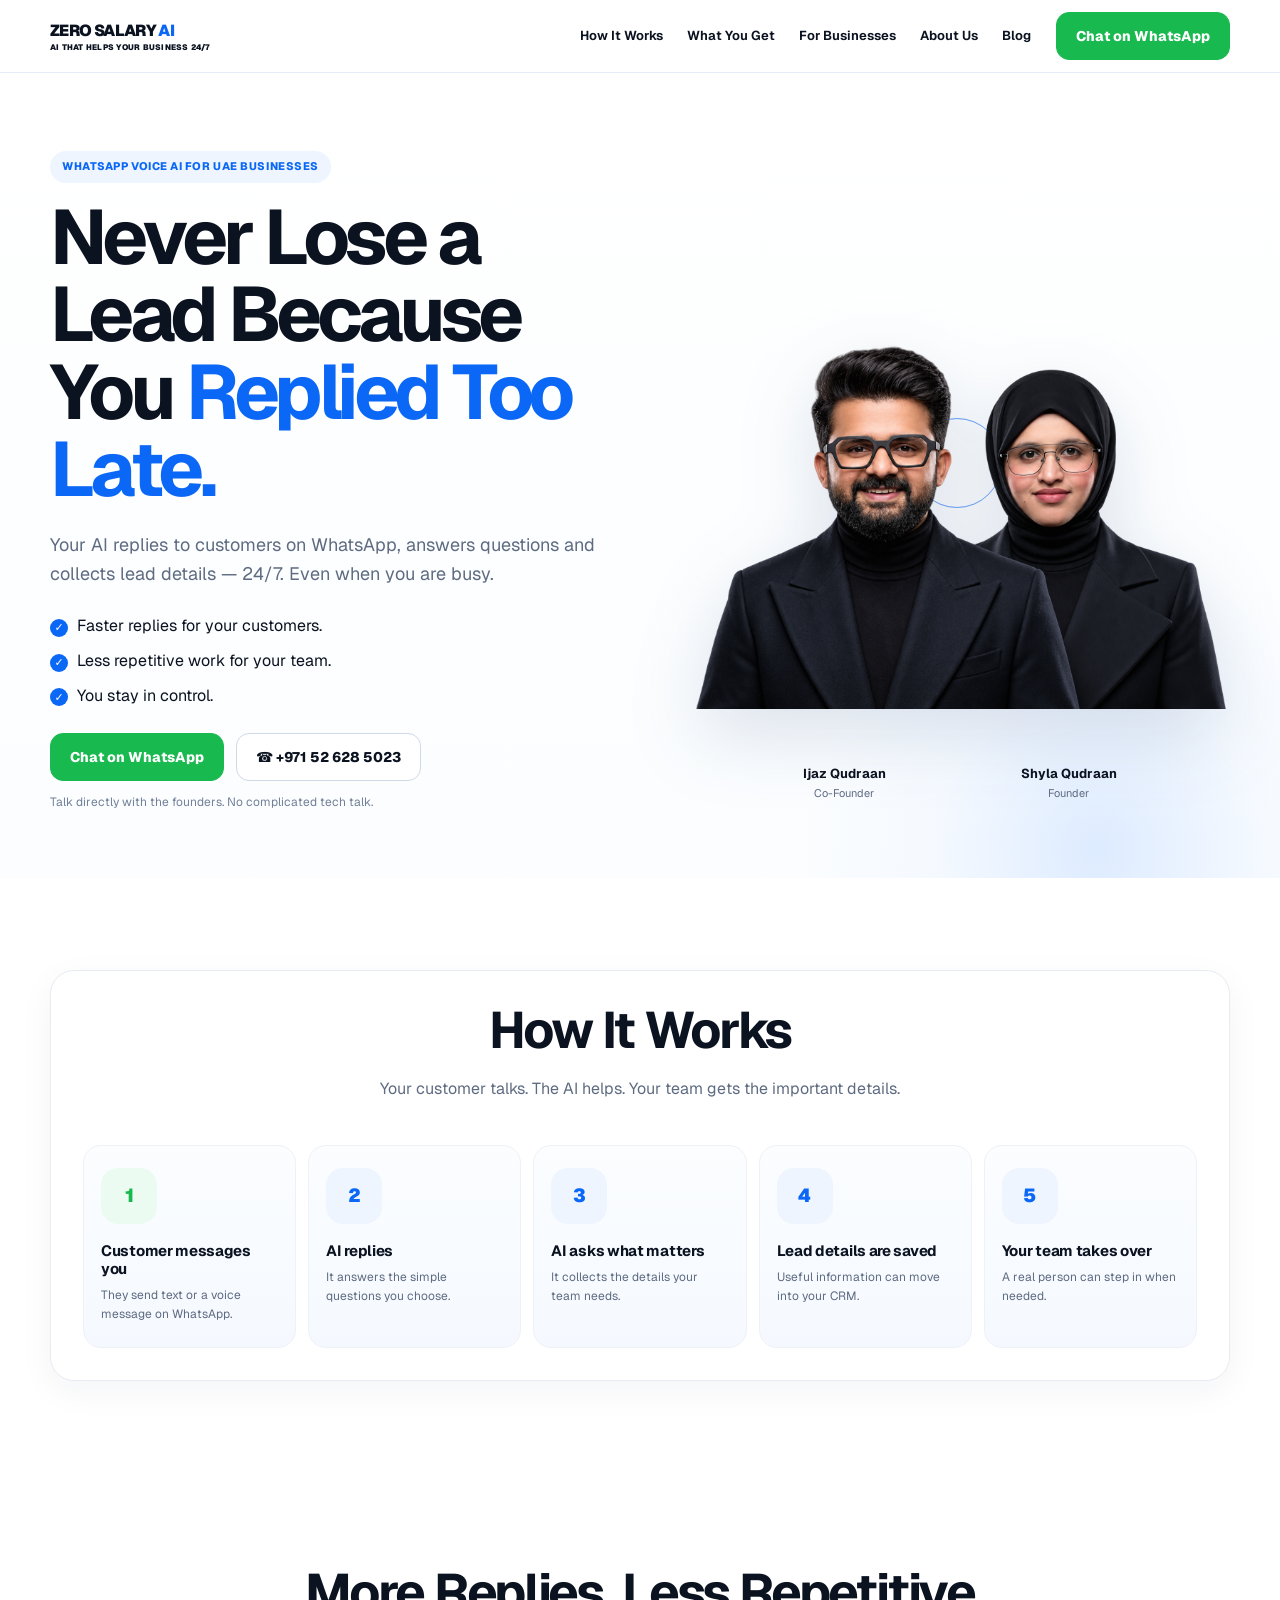
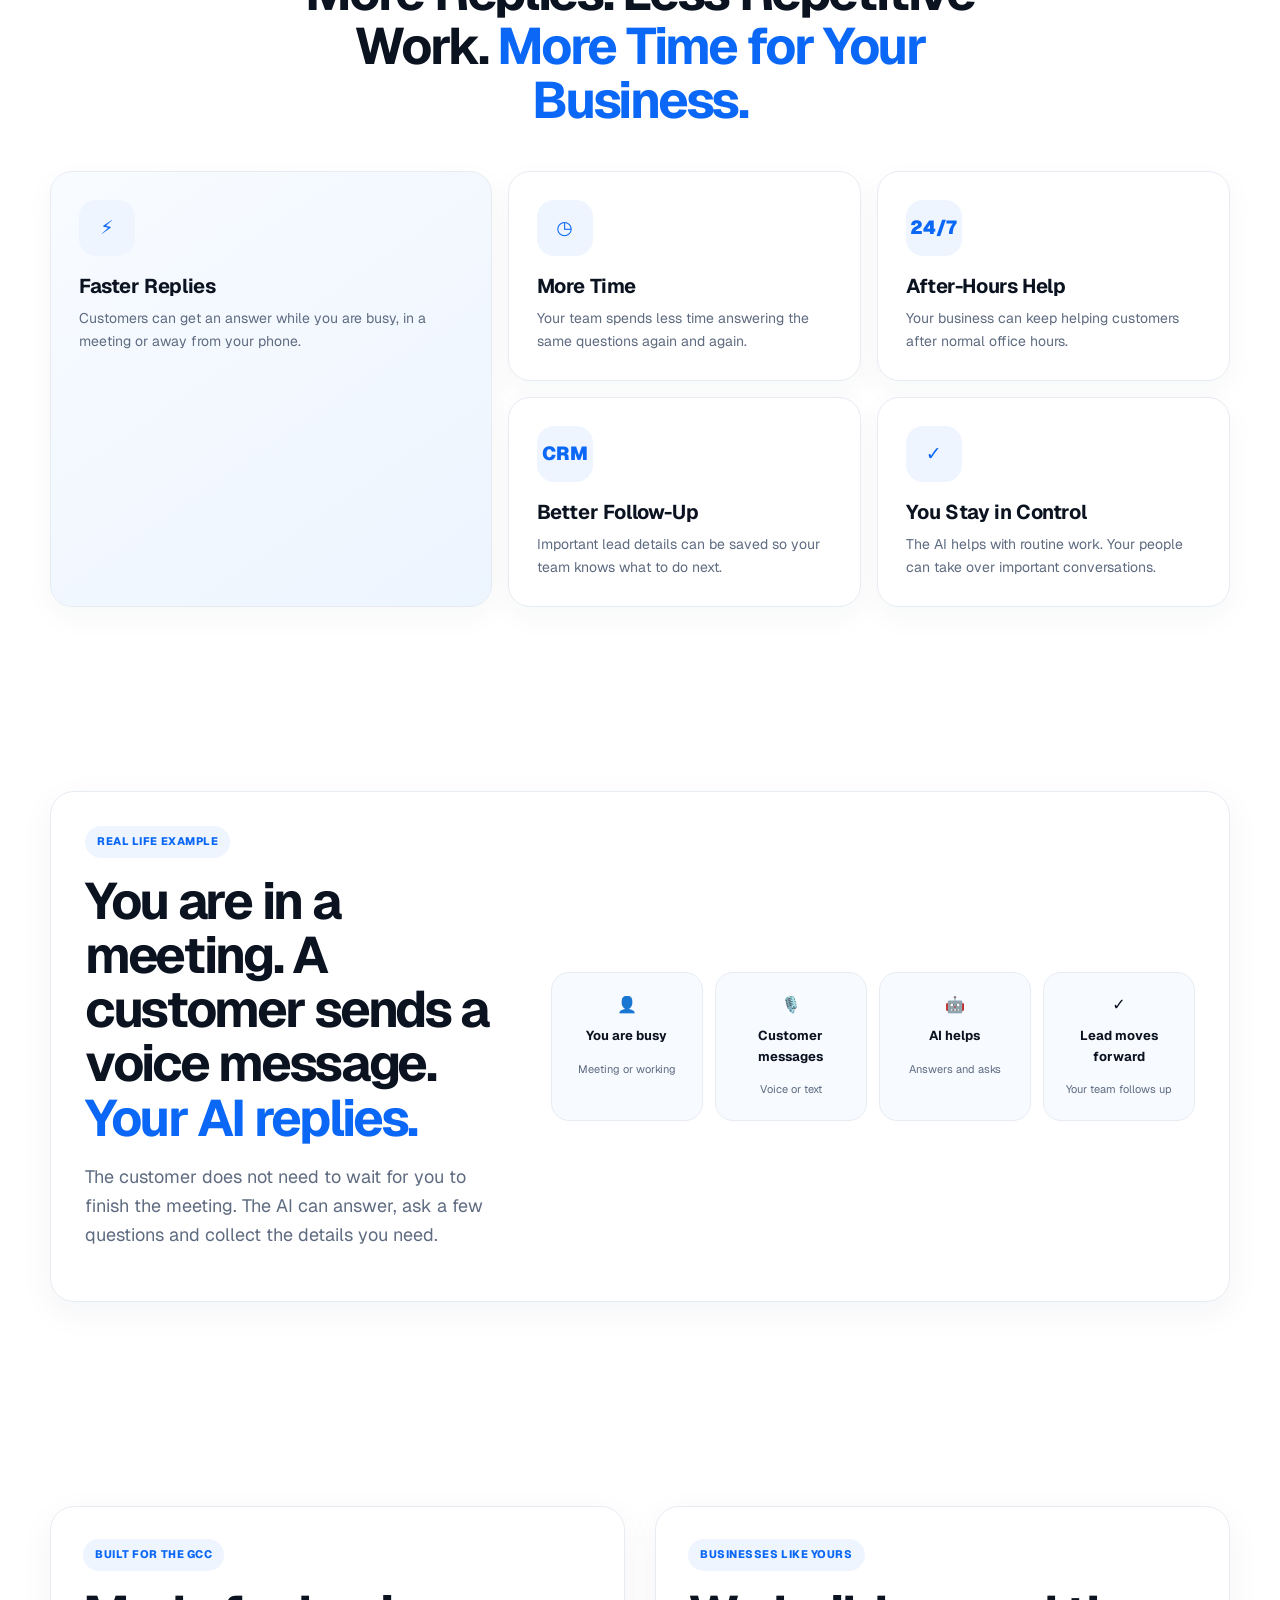
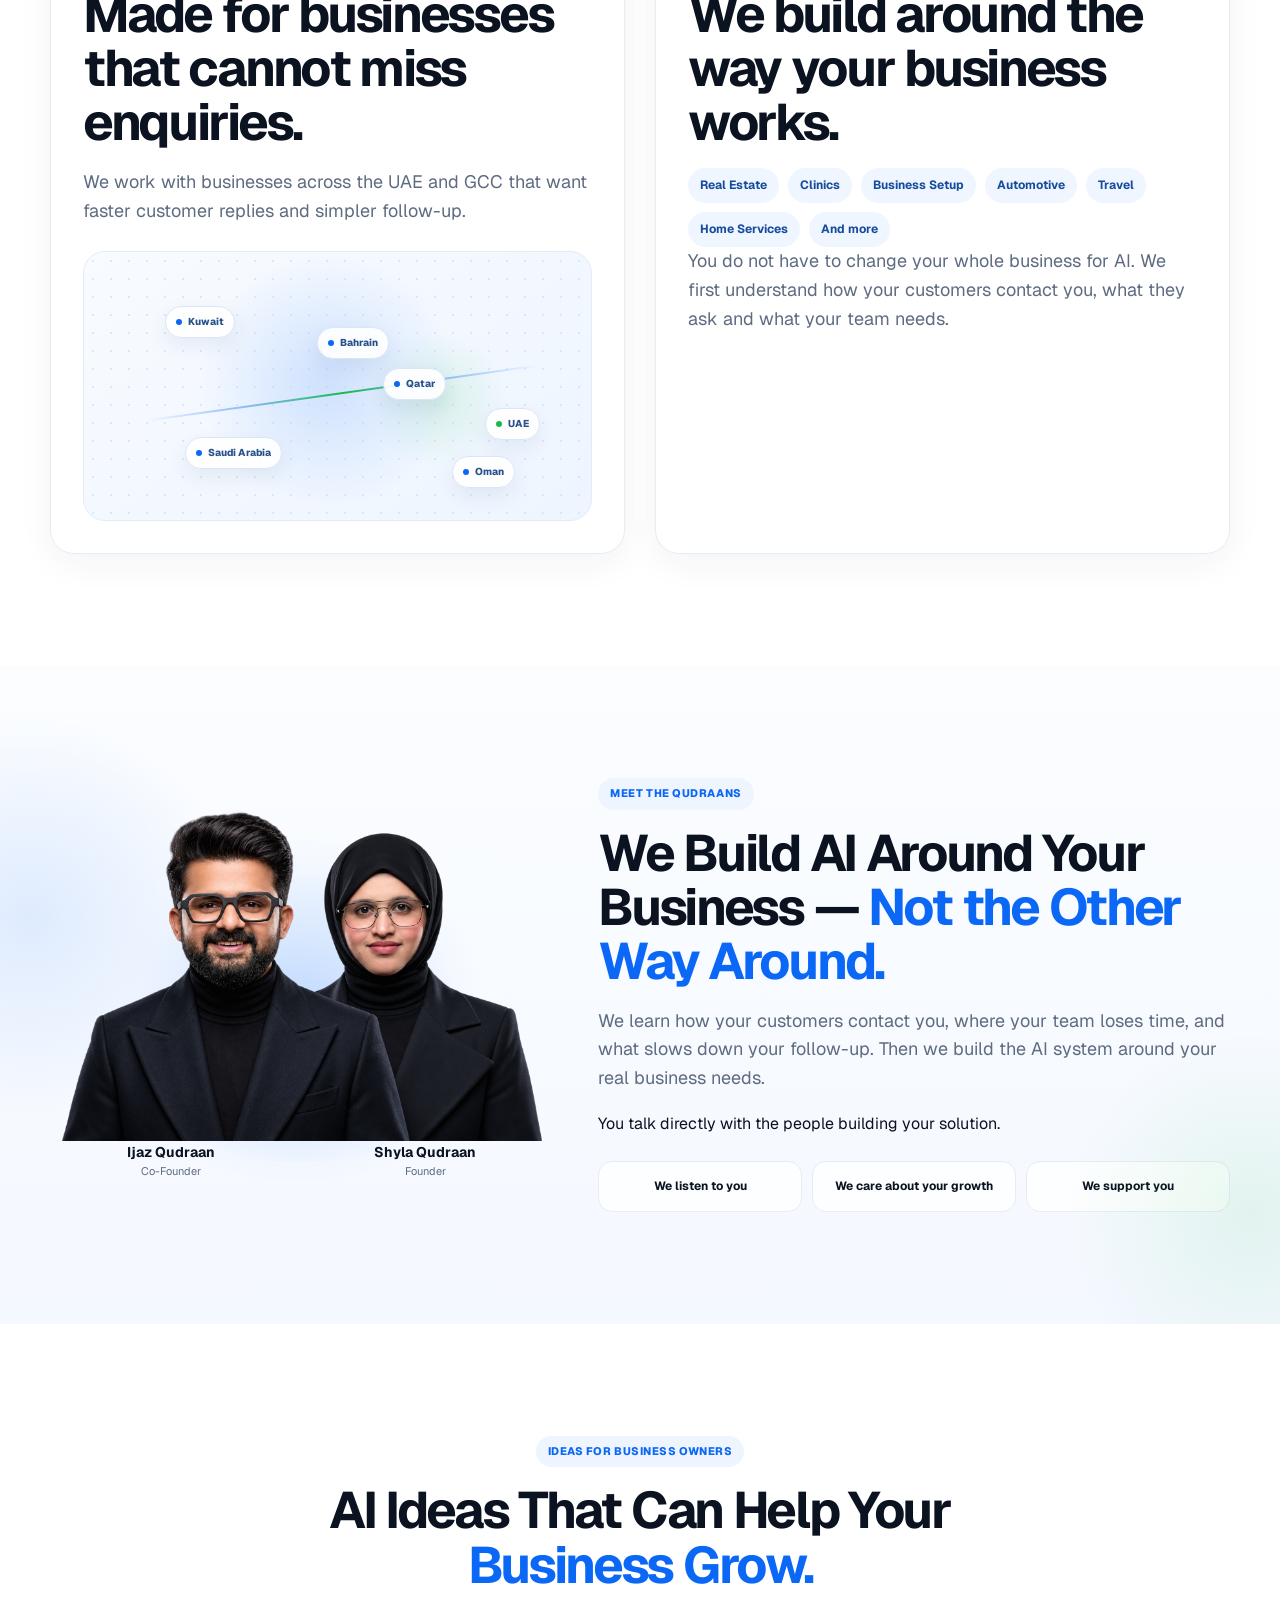
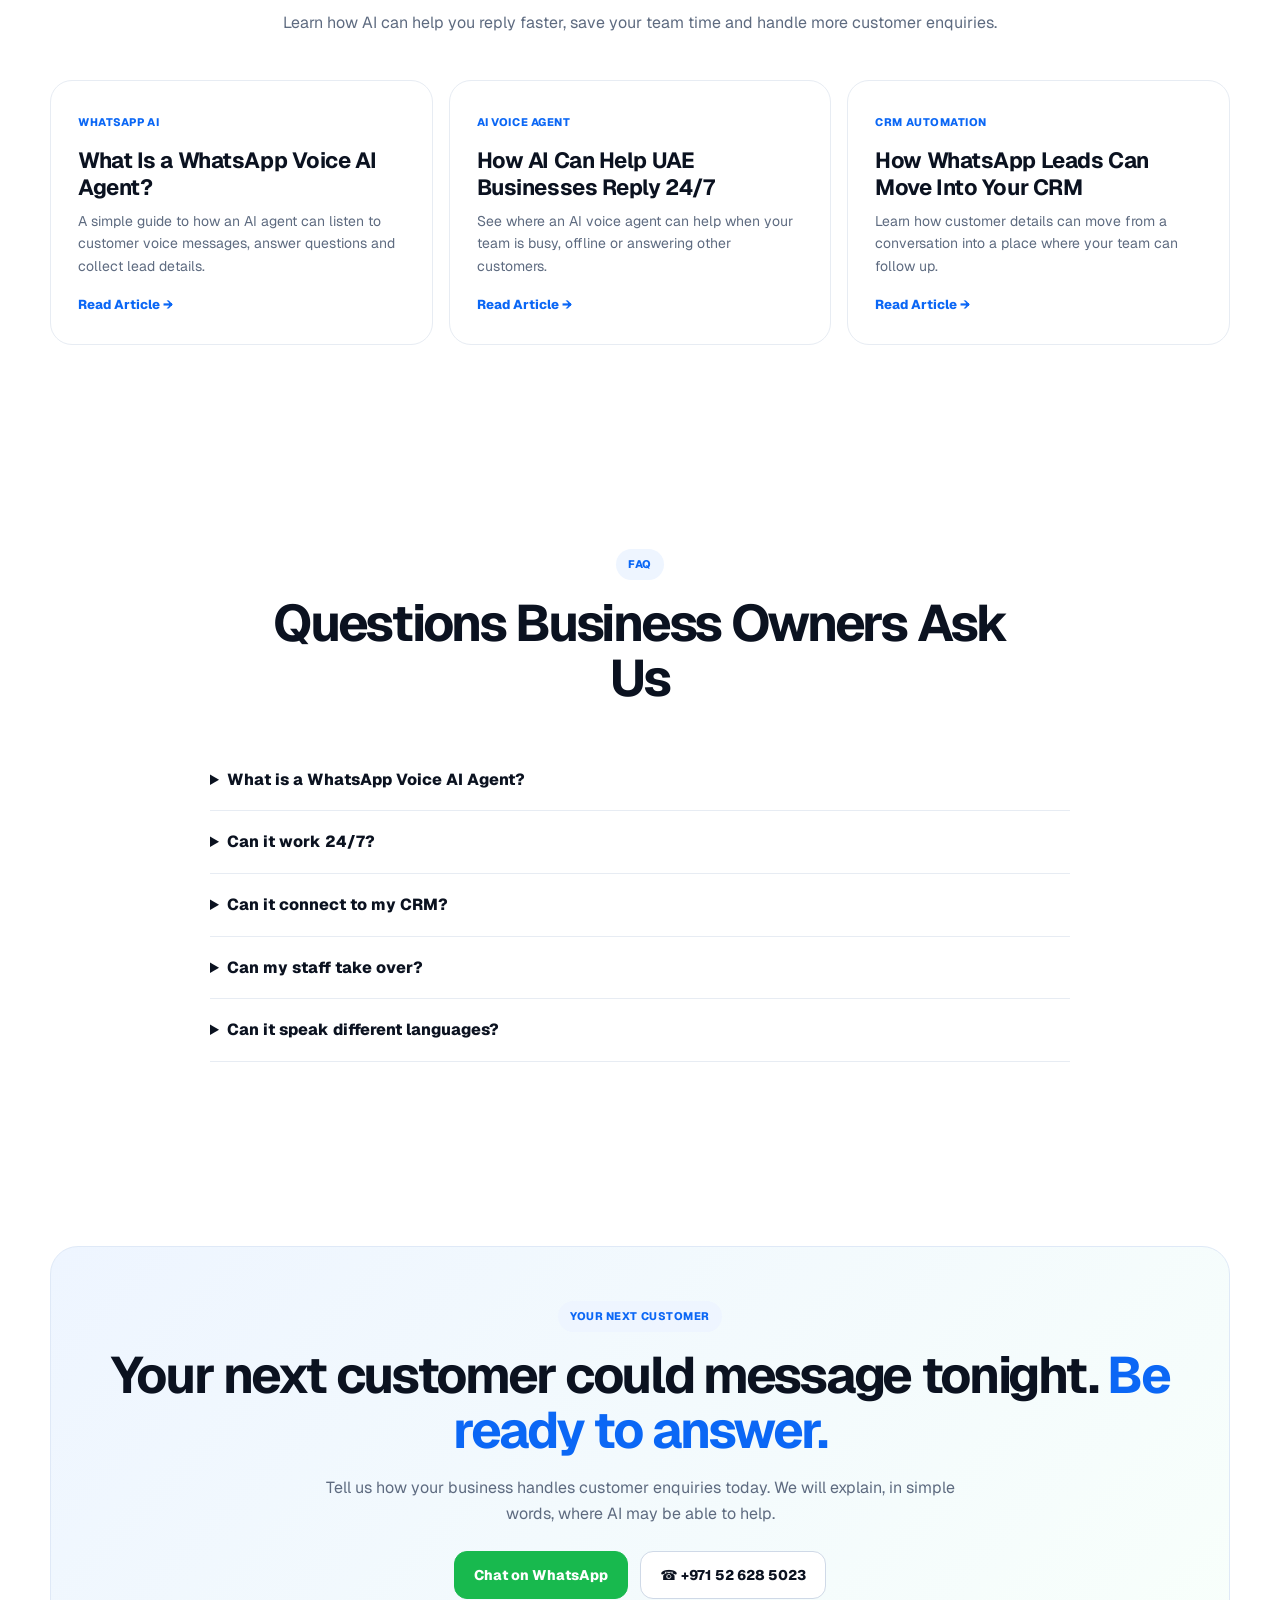
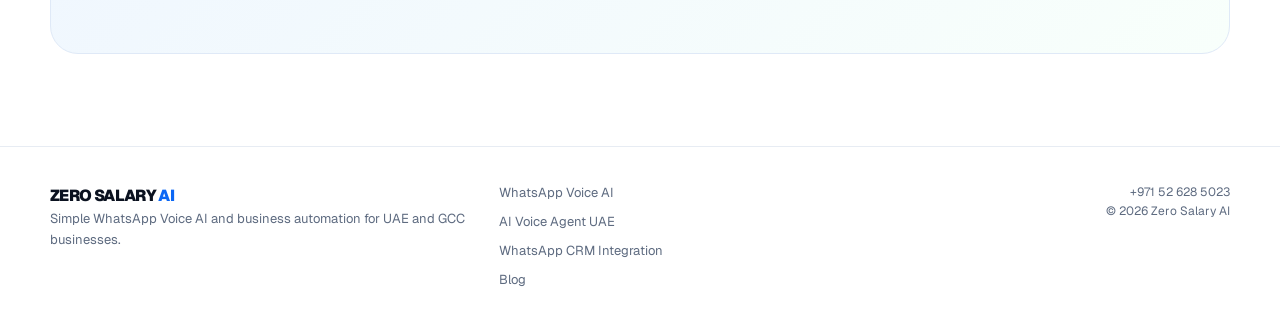
==== index.html @ 8649c384 "Fix HTML encoding issues in index.html" ====
<!doctype html><html lang="en"><head><meta charset="utf-8"><meta name="viewport" content="width=device-width,initial-scale=1"><title>WhatsApp Voice AI for UAE Businesses | Zero Salary AI</title><meta name="description" content="Zero Salary AI builds simple WhatsApp Voice AI and AI automation for UAE and GCC businesses. Reply faster, handle enquiries 24/7 and send lead details to your CRM."><link rel="canonical" href="https://zerosalaryai.com/"><meta property="og:title" content="WhatsApp Voice AI for UAE Businesses | Zero Salary AI"><meta property="og:description" content="Zero Salary AI builds simple WhatsApp Voice AI and AI automation for UAE and GCC businesses. Reply faster, handle enquiries 24/7 and send lead details to your CRM."><meta property="og:type" content="website"><meta property="og:url" content="https://zerosalaryai.com/"><meta name="theme-color" content="#ffffff"><link rel="stylesheet" href="styles.css"></head><body><header class="header"><div class="container nav"><a class="logo" href="index.html">ZERO SALARY <span>AI</span><small class="tagline">AI THAT HELPS YOUR BUSINESS 24/7</small></a><nav class="links"><a href="index.html#how">How It Works</a><a href="index.html#benefits">What You Get</a><a href="index.html#solutions">For Businesses</a><a href="index.html#about">About Us</a><a href="blog.html">Blog</a></nav><a class="btn btn-green" href="https://wa.me/971526285023?text=Hi%2C%20I%20want%20to%20know%20how%20Zero%20Salary%20AI%20can%20help%20my%20business." target="_blank" rel="noopener">Chat on WhatsApp</a></div></header><main><section class="hero"><div class="container hero-grid"><div class="hero-copy reveal"><span class="eyebrow">WhatsApp Voice AI for UAE Businesses</span><h1>Never Lose a Lead Because You <span class="blue">Replied Too Late.</span></h1><p class="lead">Your AI replies to customers on WhatsApp, answers questions and collects lead details — 24/7. Even when you are busy.</p><div class="checks"><div class="check">Faster replies for your customers.</div><div class="check">Less repetitive work for your team.</div><div class="check">You stay in control.</div></div><div class="actions"><a class="btn btn-green" href="https://wa.me/971526285023?text=Hi%2C%20I%20want%20to%20know%20how%20Zero%20Salary%20AI%20can%20help%20my%20business." target="_blank" rel="noopener">Chat on WhatsApp</a><a class="btn" href="tel:+971526285023">☎ +971 52 628 5023</a></div><p class="micro">Talk directly with the founders. No complicated tech talk.</p></div><div class="founder-visual reveal"><div class="voice-orbit"><span></span><span></span><span></span></div><img class="founder-img" src="founders-v3.png" alt="Ijaz Qudraan, Co-Founder, and Shyla Qudraan, Founder of Zero Salary AI"><div class="names"><div><strong>Ijaz Qudraan</strong><span>Co-Founder</span></div><div><strong>Shyla Qudraan</strong><span>Founder</span></div></div></div></div></div></section><section class="section" id="how"><div class="container panel bento reveal"><div class="section-head"><h2>How It Works</h2><p>Your customer talks. The AI helps. Your team gets the important details.</p></div><div class="steps"><div class="step"><div class="icon green">1</div><h3>Customer messages you</h3><p>They send text or a voice message on WhatsApp.</p></div><div class="step"><div class="icon">2</div><h3>AI replies</h3><p>It answers the simple questions you choose.</p></div><div class="step"><div class="icon">3</div><h3>AI asks what matters</h3><p>It collects the details your team needs.</p></div><div class="step"><div class="icon">4</div><h3>Lead details are saved</h3><p>Useful information can move into your CRM.</p></div><div class="step"><div class="icon">5</div><h3>Your team takes over</h3><p>A real person can step in when needed.</p></div></div></div></section><section class="section" id="benefits"><div class="container"><div class="section-head reveal"><h2>More Replies. Less Repetitive Work. <span class="blue">More Time for Your Business.</span></h2></div><div class="benefit-bento reveal"><article class="benefit feature"><div class="icon">⚡</div><h3>Faster Replies</h3><p>Customers can get an answer while you are busy, in a meeting or away from your phone.</p></article><article class="benefit"><div class="icon">◷</div><h3>More Time</h3><p>Your team spends less time answering the same questions again and again.</p></article><article class="benefit"><div class="icon">24/7</div><h3>After-Hours Help</h3><p>Your business can keep helping customers after normal office hours.</p></article><article class="benefit"><div class="icon">CRM</div><h3>Better Follow-Up</h3><p>Important lead details can be saved so your team knows what to do next.</p></article><article class="benefit"><div class="icon">✓</div><h3>You Stay in Control</h3><p>The AI helps with routine work. Your people can take over important conversations.</p></article></div></div></section><section class="section"><div class="container panel story reveal"><div><span class="eyebrow">Real Life Example</span><h2>You are in a meeting. A customer sends a voice message. <span class="blue">Your AI replies.</span></h2><p class="lead">The customer does not need to wait for you to finish the meeting. The AI can answer, ask a few questions and collect the details you need.</p></div><div class="story-flow"><div class="mini">👤<b>You are busy</b><span>Meeting or working</span></div><div class="mini">🎙️<b>Customer messages</b><span>Voice or text</span></div><div class="mini">🤖<b>AI helps</b><span>Answers and asks</span></div><div class="mini">✓<b>Lead moves forward</b><span>Your team follows up</span></div></div></div></section><section class="section" id="solutions"><div class="container two"><div class="panel box reveal"><span class="eyebrow">Built for the GCC</span><h2>Made for businesses that cannot miss enquiries.</h2><p class="lead">We work with businesses across the UAE and GCC that want faster customer replies and simpler follow-up.</p><div class="gcc-visual" aria-label="GCC business coverage"><div class="gulf-line"></div><span class="node n1">Kuwait</span><span class="node n2">Bahrain</span><span class="node n3">Qatar</span><span class="node n4 hot">UAE</span><span class="node n5">Saudi Arabia</span><span class="node n6">Oman</span></div></div><div class="panel box reveal"><span class="eyebrow">Businesses Like Yours</span><h2>We build around the way your business works.</h2><div class="chips"><span class="chip">Real Estate</span><span class="chip">Clinics</span><span class="chip">Business Setup</span><span class="chip">Automotive</span><span class="chip">Travel</span><span class="chip">Home Services</span><span class="chip">And more</span></div><p class="lead">You do not have to change your whole business for AI. We first understand how your customers contact you, what they ask and what your team needs.</p></div></div></section><section class="section founder-section" id="about"><div class="container founder-grid reveal"><div class="founder-photo-wrap"><div class="founder-glow"></div><img class="founder-small" src="founders-v3.png" alt="Ijaz Qudraan and Shyla Qudraan of Zero Salary AI"><div class="founder-name-row"><div><strong>Ijaz Qudraan</strong><span>Co-Founder</span></div><div><strong>Shyla Qudraan</strong><span>Founder</span></div></div></div><div><span class="eyebrow">Meet The Qudraans</span><h2>We Build AI Around Your Business — <span class="blue">Not the Other Way Around.</span></h2><p class="lead">We learn how your customers contact you, where your team loses time, and what slows down your follow-up. Then we build the AI system around your real business needs.</p><p>You talk directly with the people building your solution.</p><div class="values"><div class="value">We listen to you</div><div class="value">We care about your growth</div><div class="value">We support you</div></div></div></div></section><section class="section" id="blog"><div class="container"><div class="section-head reveal"><span class="eyebrow">Ideas for Business Owners</span><h2>AI Ideas That Can Help Your <span class="blue">Business Grow.</span></h2><p>Learn how AI can help you reply faster, save your team time and handle more customer enquiries.</p></div><div class="blog-grid reveal"><article class="blog-card"><span>WhatsApp AI</span><h3>What Is a WhatsApp Voice AI Agent?</h3><p>A simple guide to how an AI agent can listen to customer voice messages, answer questions and collect lead details.</p><a href="what-is-whatsapp-voice-ai-agent.html">Read Article →</a></article><article class="blog-card"><span>AI Voice Agent</span><h3>How AI Can Help UAE Businesses Reply 24/7</h3><p>See where an AI voice agent can help when your team is busy, offline or answering other customers.</p><a href="ai-voice-agent-uae.html">Read Article →</a></article><article class="blog-card"><span>CRM Automation</span><h3>How WhatsApp Leads Can Move Into Your CRM</h3><p>Learn how customer details can move from a conversation into a place where your team can follow up.</p><a href="whatsapp-crm-integration.html">Read Article →</a></article></div></div></section><section class="section"><div class="container faq reveal"><div class="section-head"><span class="eyebrow">FAQ</span><h2>Questions Business Owners Ask Us</h2></div><details><summary>What is a WhatsApp Voice AI Agent?</summary><p>It is an AI system that can help with customer conversations on WhatsApp, including supported voice messages. It can answer simple questions and collect useful details.</p></details><details><summary>Can it work 24/7?</summary><p>Yes. It can be set up to help customers outside your normal office hours.</p></details><details><summary>Can it connect to my CRM?</summary><p>Yes. We can connect supported CRM systems and workflows so useful lead details can move to your team.</p></details><details><summary>Can my staff take over?</summary><p>Yes. Your team stays in control and can take over when a customer needs a real person.</p></details><details><summary>Can it speak different languages?</summary><p>We can build multilingual conversations using languages supported by the selected AI tools.</p></details></div></section><section class="section"><div class="container cta reveal"><span class="eyebrow">Your Next Customer</span><h2>Your next customer could message tonight. <span class="blue">Be ready to answer.</span></h2><p>Tell us how your business handles customer enquiries today. We will explain, in simple words, where AI may be able to help.</p><div class="actions centered"><a class="btn btn-green" href="https://wa.me/971526285023?text=Hi%2C%20I%20want%20to%20know%20how%20Zero%20Salary%20AI%20can%20help%20my%20business." target="_blank" rel="noopener">Chat on WhatsApp</a><a class="btn" href="tel:+971526285023">☎ +971 52 628 5023</a></div></div></section></main><a class="mobile-whatsapp" href="https://wa.me/971526285023?text=Hi%2C%20I%20want%20to%20know%20how%20Zero%20Salary%20AI%20can%20help%20my%20business." target="_blank" rel="noopener">Chat on WhatsApp</a><footer class="footer"><div class="container footer-grid"><div><div class="logo">ZERO SALARY <span>AI</span></div><p class="small">Simple WhatsApp Voice AI and business automation for UAE and GCC businesses.</p></div><div class="footer-links"><a href="whatsapp-voice-ai.html">WhatsApp Voice AI</a><a href="ai-voice-agent-uae.html">AI Voice Agent UAE</a><a href="whatsapp-crm-integration.html">WhatsApp CRM Integration</a><a href="blog.html">Blog</a></div><div class="footer-end"><div>+971 52 628 5023</div><div>© 2026 Zero Salary AI</div></div></div></footer><script src="script.js"></script></body></html>
---- styles.css ----
@import url("https://fonts.googleapis.com/css2?family=Geist:wght@400;500;600;700;800&display=swap");
:root{--blue:#0B67F5;--green:#18B94E;--ink:#0B1220;--muted:#5E6B80;--line:#E7ECF3;--soft:#F7FAFF;--max:1180px;--shadow:0 24px 70px rgba(20,50,95,.10)}
*{box-sizing:border-box}html{scroll-behavior:smooth}body{margin:0;font-family:"Geist",system-ui,sans-serif;color:var(--ink);background:#fff;line-height:1.6}a{text-decoration:none;color:inherit}img{max-width:100%;display:block}.container{width:min(calc(100% - 36px),var(--max));margin:auto}.section{padding:92px 0}.eyebrow{display:inline-flex;margin:0 0 16px;padding:7px 12px;border-radius:999px;background:#EEF5FF;color:var(--blue);font-size:11px;font-weight:800;letter-spacing:.05em;text-transform:uppercase}h1,h2,h3,p{margin-top:0}h1{font-size:clamp(46px,6vw,78px);line-height:1.01;letter-spacing:-.06em;margin-bottom:22px}h2{font-size:clamp(34px,4vw,54px);line-height:1.06;letter-spacing:-.045em;margin-bottom:18px}h3{line-height:1.2;letter-spacing:-.02em}.blue{color:var(--blue)}.lead{font-size:18px;color:var(--muted);max-width:720px}.small{font-size:13px;color:var(--muted)}.micro{font-size:12px;color:#718097;margin:12px 0 0}.header{position:sticky;top:0;z-index:80;background:rgba(255,255,255,.82);backdrop-filter:blur(18px);border-bottom:1px solid rgba(228,235,245,.9)}.nav{height:72px;display:flex;align-items:center;gap:25px}.logo{font-weight:900;letter-spacing:-.04em;white-space:nowrap}.logo span{color:var(--blue)}.tagline{display:block;font-size:8px;letter-spacing:.03em;margin-top:-2px}.links{display:flex;gap:24px;margin-left:auto;font-size:13px;font-weight:650}.links a:hover{color:var(--blue)}.btn{display:inline-flex;align-items:center;justify-content:center;gap:9px;min-height:48px;padding:0 19px;border-radius:13px;border:1px solid #CFD9E7;font-weight:800;font-size:14px;transition:.22s;background:#fff}.btn:hover{transform:translateY(-2px);box-shadow:0 12px 28px rgba(15,45,95,.12)}.btn-green{background:var(--green);border-color:var(--green);color:#fff}.actions{display:flex;gap:12px;flex-wrap:wrap}.centered{justify-content:center}.hero{position:relative;overflow:hidden;padding:78px 0 66px;background:linear-gradient(180deg,#fff,#FBFDFF)}.hero:after{content:"";position:absolute;right:-10%;bottom:-35%;width:620px;height:620px;background:radial-gradient(circle,#DDEBFF 0,rgba(221,235,255,.2) 38%,transparent 68%)}.hero-grid{display:grid;grid-template-columns:1.02fr .98fr;gap:48px;align-items:center;position:relative;z-index:2}.checks{display:grid;gap:9px;margin:25px 0}.check:before{content:"✓";display:inline-grid;place-items:center;width:18px;height:18px;margin-right:9px;border-radius:50%;background:var(--blue);color:#fff;font-size:11px;font-weight:900}.founder-visual{position:relative;min-height:535px;display:flex;align-items:flex-end;justify-content:center}.founder-img{position:relative;z-index:2;width:100%;max-width:570px;height:500px;object-fit:contain;object-position:center bottom;filter:drop-shadow(0 24px 38px rgba(9,48,107,.14))}.voice-lines{position:absolute;inset:12% 2% auto 2%;height:180px;display:flex;justify-content:center;align-items:center;gap:11px;opacity:.75;z-index:1}.voice-lines i{display:block;width:3px;border-radius:9px;background:linear-gradient(180deg,#A8C9FF,#0B67F5,#A8C9FF);animation:pulseWave 2.2s ease-in-out infinite}.voice-lines i:nth-child(1){height:34px}.voice-lines i:nth-child(2){height:86px;animation-delay:.18s}.voice-lines i:nth-child(3){height:132px;animation-delay:.36s}.voice-lines i:nth-child(4){height:74px;animation-delay:.54s}.voice-lines i:nth-child(5){height:44px;animation-delay:.72s}@keyframes pulseWave{0%,100%{transform:scaleY(.75);opacity:.45}50%{transform:scaleY(1.08);opacity:1}}.glass{background:rgba(255,255,255,.76);backdrop-filter:blur(18px);border:1px solid rgba(255,255,255,.92);box-shadow:0 16px 44px rgba(25,63,119,.13)}.trust-card{position:absolute;left:7%;right:7%;bottom:20px;z-index:4;border-radius:18px;padding:17px;display:grid;grid-template-columns:1fr 1fr;gap:16px;text-align:center}.trust-card strong{display:block;font-size:14px}.trust-card span{font-size:12px;color:var(--muted)}.names{position:absolute;bottom:-48px;left:9%;right:9%;display:grid;grid-template-columns:1fr 1fr;text-align:center;z-index:5}.names strong{font-size:13px}.names span{display:block;font-size:11px;color:var(--muted)}.panel{border:1px solid var(--line);border-radius:24px;background:#fff;box-shadow:0 10px 34px rgba(20,45,80,.05)}.bento{padding:32px}.section-head{text-align:center;max-width:790px;margin:0 auto 44px}.section-head p{color:var(--muted);margin-bottom:0}.steps{display:grid;grid-template-columns:repeat(5,1fr);gap:12px}.step{padding:22px 17px;border-radius:18px;background:linear-gradient(180deg,#FBFDFF,#F5F9FF);border:1px solid #EDF2F8}.icon{width:56px;height:56px;border-radius:17px;display:grid;place-items:center;background:#EEF5FF;color:var(--blue);font-size:19px;font-weight:900}.icon.green{background:#ECFBF1;color:var(--green)}.step .icon{margin-bottom:18px}.step h3{font-size:15px;margin-bottom:8px}.step p{font-size:12px;color:var(--muted);margin:0}.benefit-bento{display:grid;grid-template-columns:1.25fr 1fr 1fr;gap:16px}.benefit{padding:28px;border:1px solid var(--line);border-radius:22px;background:#fff;box-shadow:0 10px 30px rgba(20,45,80,.04)}.benefit.feature{grid-row:span 2;background:linear-gradient(145deg,#F8FBFF,#EDF5FF)}.benefit h3{font-size:20px;margin:18px 0 9px}.benefit p{font-size:14px;color:var(--muted);margin:0}.story{display:grid;grid-template-columns:.8fr 1.2fr;gap:36px;align-items:center;padding:34px}.story-flow{display:grid;grid-template-columns:repeat(4,1fr);gap:12px}.mini{padding:19px;border:1px solid var(--line);border-radius:18px;text-align:center;background:var(--soft)}.mini b{display:block;margin:8px 0;font-size:13px}.mini span{font-size:11px;color:var(--muted)}.two{display:grid;grid-template-columns:1fr 1fr;gap:18px}.box{padding:32px}.chips{display:flex;gap:9px;flex-wrap:wrap}.chip{padding:8px 12px;border-radius:999px;background:#F0F6FF;color:#164C9C;font-size:12px;font-weight:700}.country-list{display:grid;grid-template-columns:repeat(3,1fr);gap:9px;margin-top:20px}.country{padding:12px;border:1px solid var(--line);border-radius:13px;font-size:13px;text-align:center;background:#fff}.founder-section{background:linear-gradient(180deg,#FBFDFF,#F4F8FF)}.founder-grid{display:grid;grid-template-columns:.88fr 1.12fr;gap:52px;align-items:center}.founder-photo-wrap{position:relative}.founder-photo-wrap:before{content:"";position:absolute;inset:8% 8% 0;border-radius:50%;background:radial-gradient(circle,#DCEBFF 0,transparent 68%)}.founder-small{position:relative;z-index:2;width:100%;max-height:500px;object-fit:contain}.values{display:grid;grid-template-columns:repeat(3,1fr);gap:10px;margin-top:24px}.value{padding:15px;border:1px solid var(--line);border-radius:14px;background:rgba(255,255,255,.84);font-size:12px;font-weight:700;text-align:center}.blog-grid{display:grid;grid-template-columns:repeat(3,1fr);gap:16px}.blog-card{padding:27px;border:1px solid var(--line);border-radius:22px;background:#fff;transition:.22s}.blog-card:hover{transform:translateY(-4px);box-shadow:var(--shadow)}.blog-card>span{font-size:11px;font-weight:800;color:var(--blue);text-transform:uppercase;letter-spacing:.05em}.blog-card h3{font-size:22px;margin:14px 0 10px}.blog-card p{color:var(--muted);font-size:14px}.blog-card a{color:var(--blue);font-weight:800;font-size:13px}.faq{max-width:860px;margin:auto}.faq details{border-bottom:1px solid var(--line);padding:18px 0}.faq summary{font-weight:800;cursor:pointer}.faq p{color:var(--muted);margin:10px 0 0}.cta{padding:54px;border-radius:28px;background:linear-gradient(135deg,#EEF5FF,#F8FFFB);border:1px solid #DFE9F7;text-align:center}.cta p{color:var(--muted);max-width:680px;margin:0 auto 25px}.footer{border-top:1px solid var(--line);padding:36px 0}.footer-grid{display:grid;grid-template-columns:1.2fr 1fr 1fr;gap:25px}.footer-links{display:grid;gap:8px;font-size:13px;color:var(--muted)}.footer-end{text-align:right;color:var(--muted);font-size:12px}.mobile-whatsapp{display:none}.reveal{opacity:0;transform:translateY(18px);transition:opacity .7s ease,transform .7s ease}.reveal.visible{opacity:1;transform:none}.page-hero{padding:72px 0 48px;background:linear-gradient(180deg,#F8FBFF,#fff)}.page-hero .container{max-width:900px;text-align:center}.page-hero .lead{margin-left:auto;margin-right:auto}.content-grid{display:grid;grid-template-columns:1fr 1fr;gap:18px}.content-card{padding:28px}.content-card p{color:var(--muted)}.article{max-width:860px;margin:auto}.article h1{font-size:clamp(42px,5vw,66px)}.article h2{font-size:34px;margin-top:55px}.article h3{font-size:22px;margin-top:34px}.article p,.article li{font-size:17px;color:#334155}.article .intro{font-size:21px;color:#475569}.article .callout{padding:24px;border-radius:18px;background:#F3F8FF;border:1px solid #DDEBFF}.article ul{padding-left:22px}.article-meta{display:flex;gap:12px;flex-wrap:wrap;color:var(--muted);font-size:13px;margin:18px 0 34px}@media(max-width:940px){.links{display:none}.nav>.btn{margin-left:auto}.hero-grid,.founder-grid,.story,.content-grid{grid-template-columns:1fr}.founder-visual{min-height:500px}.steps{grid-template-columns:1fr 1fr}.benefit-bento{grid-template-columns:1fr 1fr}.benefit.feature{grid-row:auto}.two{grid-template-columns:1fr}.blog-grid{grid-template-columns:1fr 1fr}.footer-grid{grid-template-columns:1fr 1fr}.footer-end{text-align:left}}@media(max-width:640px){.container{width:min(calc(100% - 26px),var(--max))}.section{padding:66px 0}.header .btn{display:none}.nav{height:64px}.hero{padding:50px 0 52px}h1{font-size:44px}.lead{font-size:16px}.hero-grid{gap:24px}.founder-visual{min-height:440px}.founder-img{height:410px}.trust-card{left:3%;right:3%;bottom:10px;padding:13px}.names{bottom:-43px}.steps,.benefit-bento,.values,.country-list,.blog-grid,.footer-grid{grid-template-columns:1fr}.story-flow{grid-template-columns:1fr 1fr}.actions .btn{width:100%}.bento{padding:22px}.cta{padding:38px 20px}.mobile-whatsapp{display:block;position:fixed;left:14px;right:14px;bottom:14px;z-index:90;background:var(--green);color:#fff;text-align:center;padding:14px 18px;border-radius:14px;font-weight:800;box-shadow:0 16px 36px rgba(0,0,0,.16)}.footer{padding-bottom:95px}.article p,.article li{font-size:16px}.article h2{font-size:30px}}@media(prefers-reduced-motion:reduce){*{scroll-behavior:auto!important}.reveal{opacity:1;transform:none;transition:none}.voice-lines i{animation:none}}
/* V4 visual polish */
.hero-grid{gap:64px}.founder-visual{padding-bottom:46px}
.voice-orbit{position:absolute;z-index:1;width:440px;height:440px;top:34px;left:50%;transform:translateX(-50%);pointer-events:none}
.voice-orbit span{position:absolute;left:50%;top:50%;width:90px;height:90px;border:1.5px solid rgba(11,103,245,.24);border-radius:50%;transform:translate(-50%,-50%);animation:v4Ripple 3.8s ease-out infinite}.voice-orbit span:nth-child(2){animation-delay:1.25s}.voice-orbit span:nth-child(3){animation-delay:2.5s}
@keyframes v4Ripple{0%{width:90px;height:90px;opacity:.9}100%{width:430px;height:430px;opacity:0}}
.two{gap:30px}.gcc-visual{position:relative;height:270px;margin-top:26px;border-radius:22px;overflow:hidden;background:radial-gradient(circle at 70% 55%,rgba(24,185,78,.12),transparent 18%),radial-gradient(circle at 48% 48%,rgba(11,103,245,.16),transparent 43%),linear-gradient(145deg,#F8FBFF,#EEF5FF);border:1px solid #E2ECF9}
.gcc-visual:before{content:"";position:absolute;inset:0;background-image:radial-gradient(#B9D3F7 1px,transparent 1px);background-size:18px 18px;opacity:.45}.gulf-line{position:absolute;left:12%;right:10%;top:52%;height:2px;background:linear-gradient(90deg,transparent,#8EBBFA,#18B94E,#8EBBFA,transparent);transform:rotate(-8deg)}
.node{position:absolute;z-index:2;padding:7px 10px;border-radius:999px;background:rgba(255,255,255,.92);border:1px solid #D9E6F7;box-shadow:0 8px 20px rgba(23,61,112,.08);font-size:10px;font-weight:800;color:#28518C}.node:before{content:"";display:inline-block;width:6px;height:6px;margin-right:6px;border-radius:50%;background:#0B67F5}.node.hot:before{background:#18B94E}.n1{left:16%;top:20%}.n2{left:46%;top:28%}.n3{left:59%;top:43%}.n4{right:10%;top:58%}.n5{left:20%;bottom:19%}.n6{right:15%;bottom:12%}
.founder-section{position:relative;overflow:hidden}.founder-section:before,.founder-section:after{content:"";position:absolute;border-radius:50%;pointer-events:none}.founder-section:before{width:420px;height:420px;left:-180px;top:40px;background:radial-gradient(circle,rgba(11,103,245,.11),transparent 68%);animation:v4Float 7s ease-in-out infinite}.founder-section:after{width:380px;height:380px;right:-160px;bottom:-80px;background:radial-gradient(circle,rgba(24,185,78,.09),transparent 68%);animation:v4Float 8s ease-in-out infinite reverse}@keyframes v4Float{50%{transform:translateY(26px) scale(1.05)}}
.founder-glow{position:absolute;inset:18% 10% 5%;border-radius:50%;background:radial-gradient(circle,rgba(11,103,245,.14),transparent 66%);animation:v4Glow 4s ease-in-out infinite}@keyframes v4Glow{50%{transform:scale(1.06);opacity:.7}}
.founder-name-row{position:relative;z-index:3;display:grid;grid-template-columns:1fr 1fr;gap:12px;margin-top:0;text-align:center}.founder-name-row strong{display:block;font-size:14px}.founder-name-row span{display:block;font-size:11px;color:var(--muted)}
#solutions,#about,#blog{padding-top:112px;padding-bottom:112px}
@media(max-width:640px){.hero-grid{gap:38px}.founder-visual{padding-bottom:62px}.voice-orbit{width:330px;height:330px;top:54px}.gcc-visual{height:250px}.node{font-size:9px;padding:6px 8px}.n1{left:7%}.n2{left:38%}.n3{left:55%}.n4{right:4%}.n5{left:10%}.n6{right:7%}#solutions,#about,#blog{padding-top:78px;padding-bottom:78px}.two{gap:32px}.founder-grid{gap:36px}}
@media(prefers-reduced-motion:reduce){.voice-orbit span,.founder-section:before,.founder-section:after,.founder-glow{animation:none}}
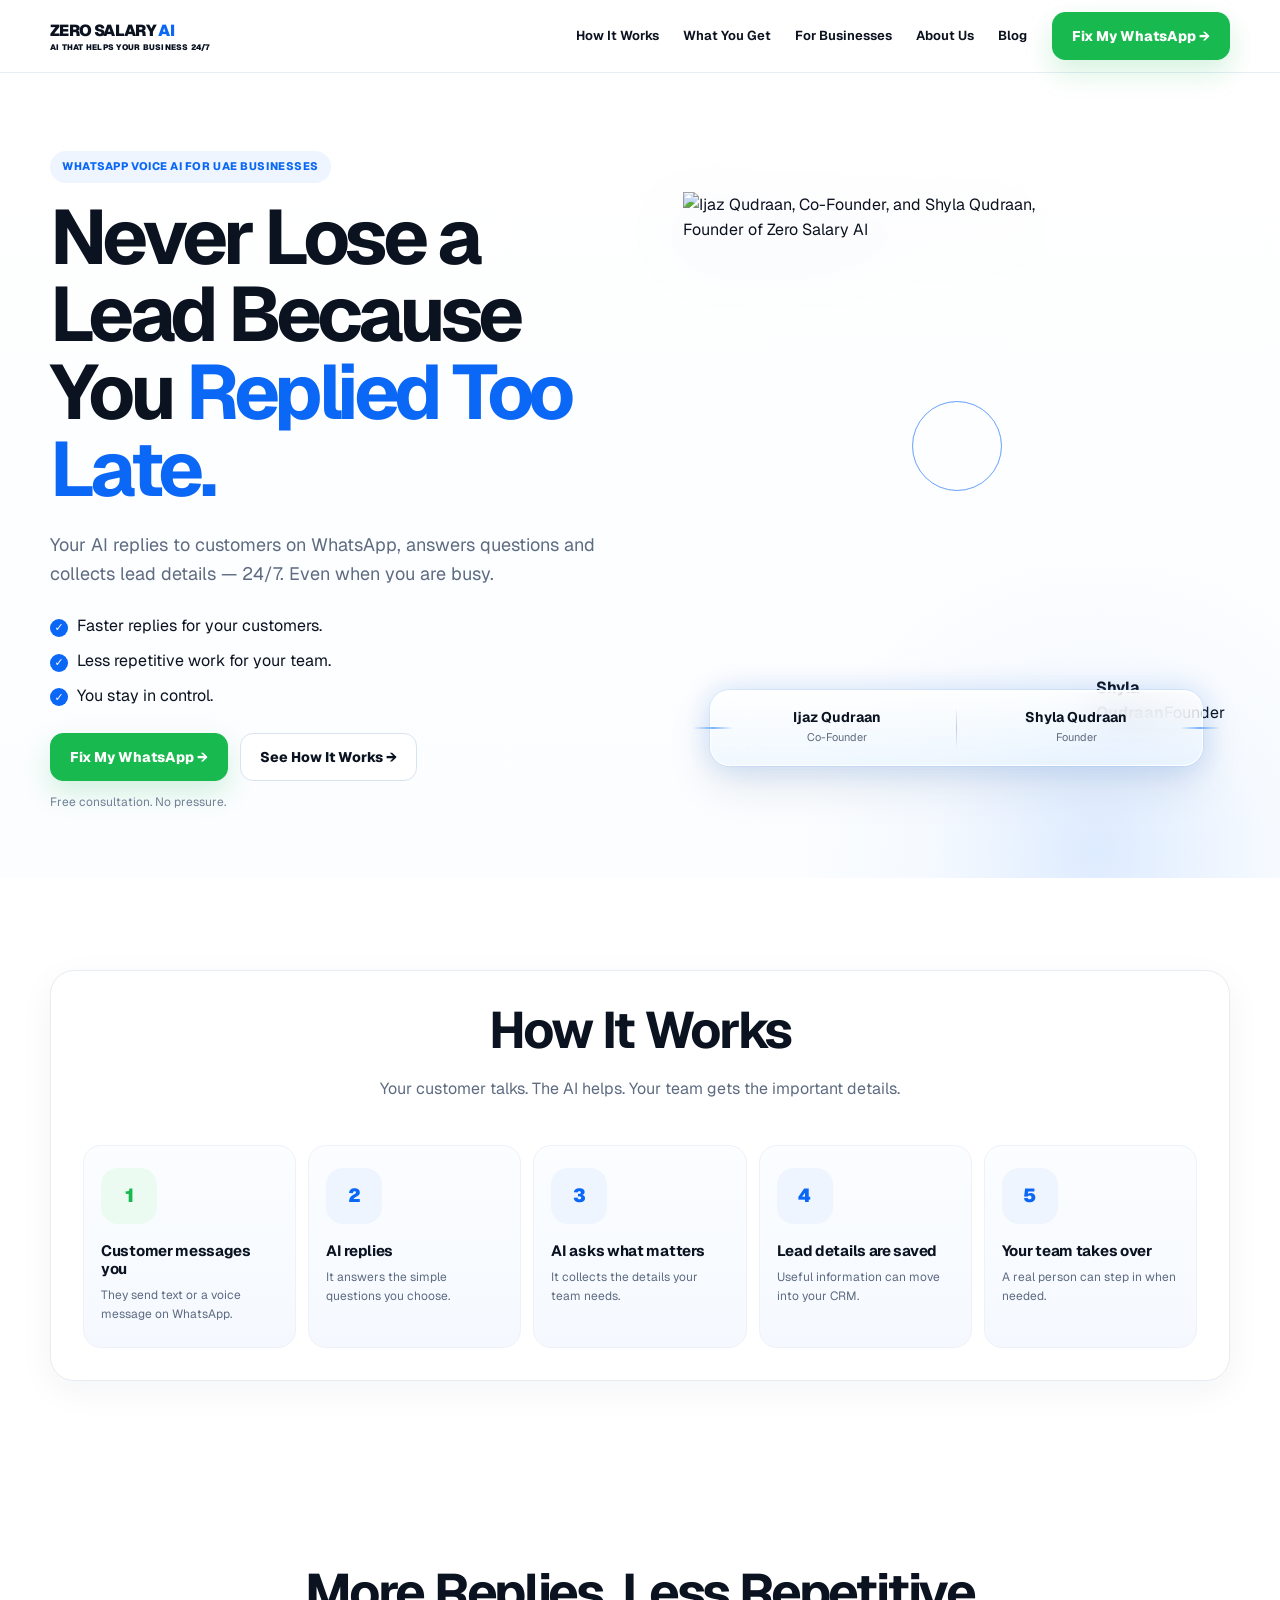
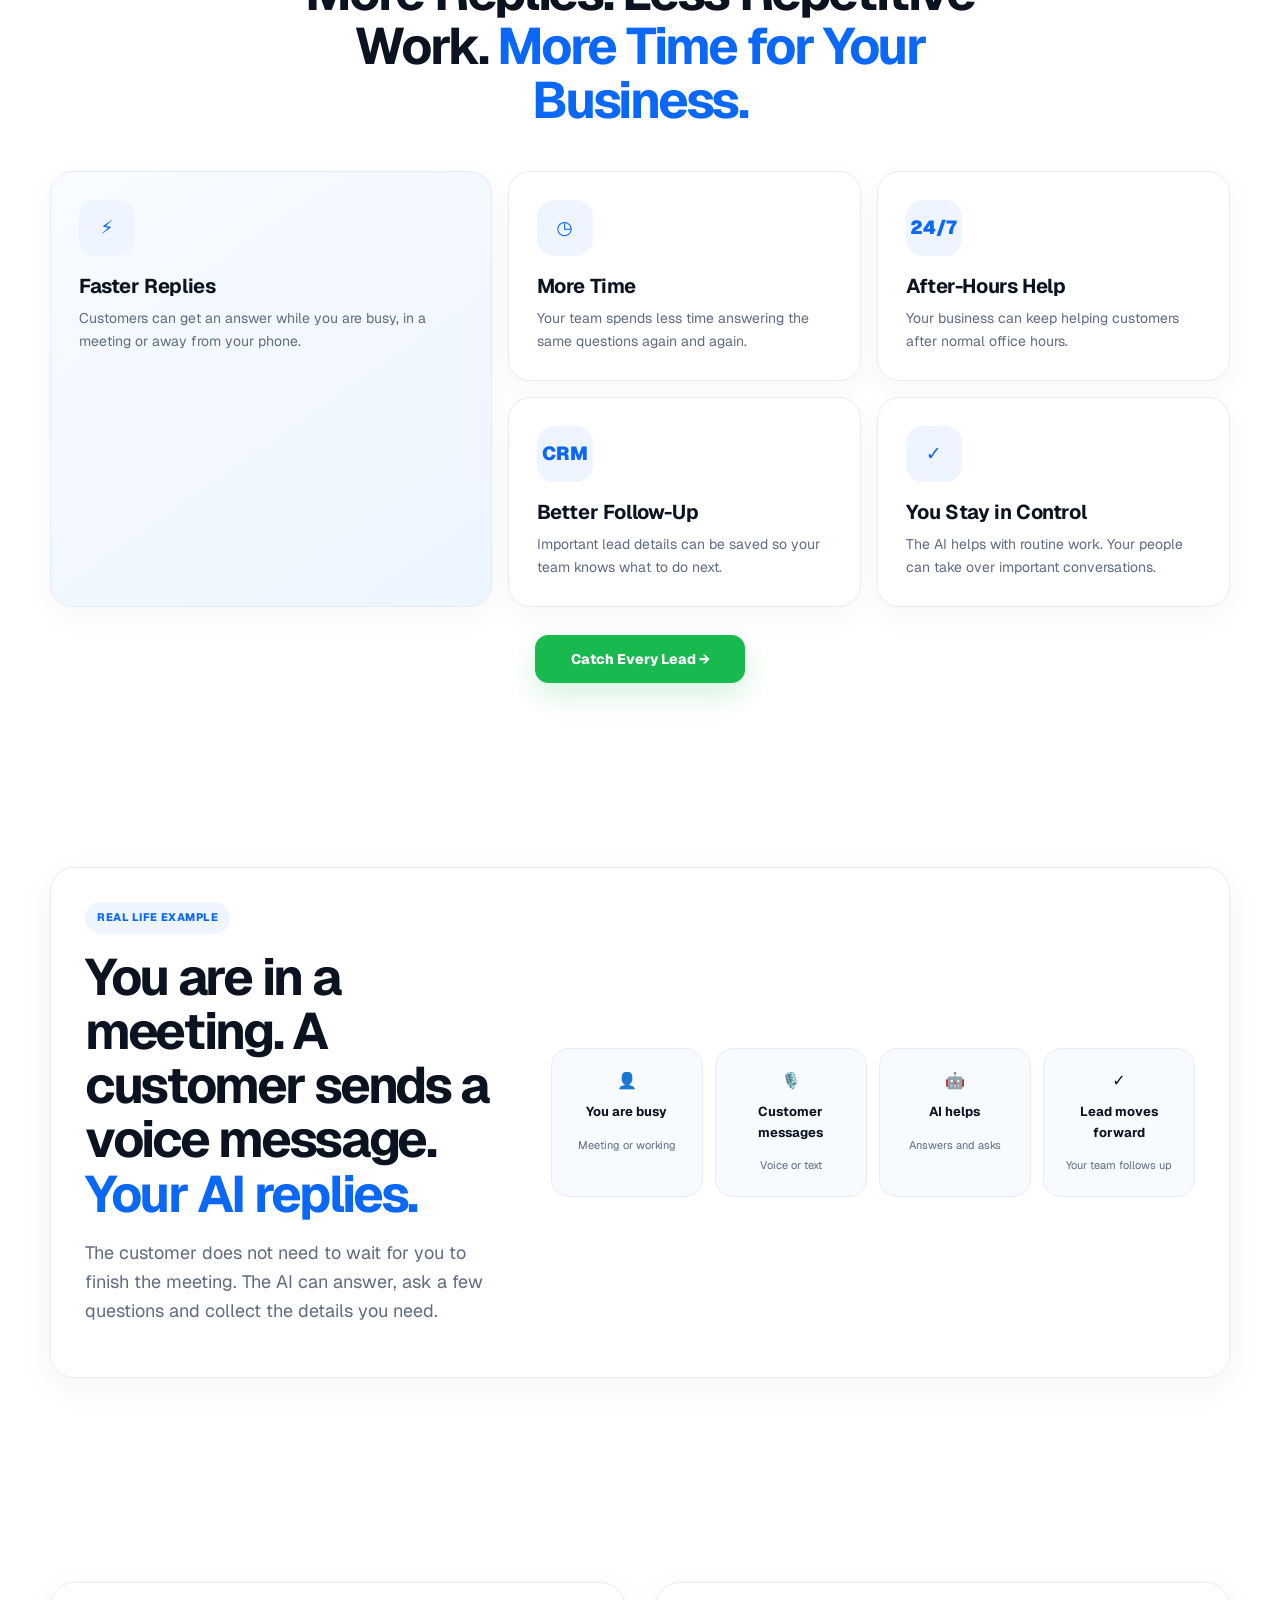
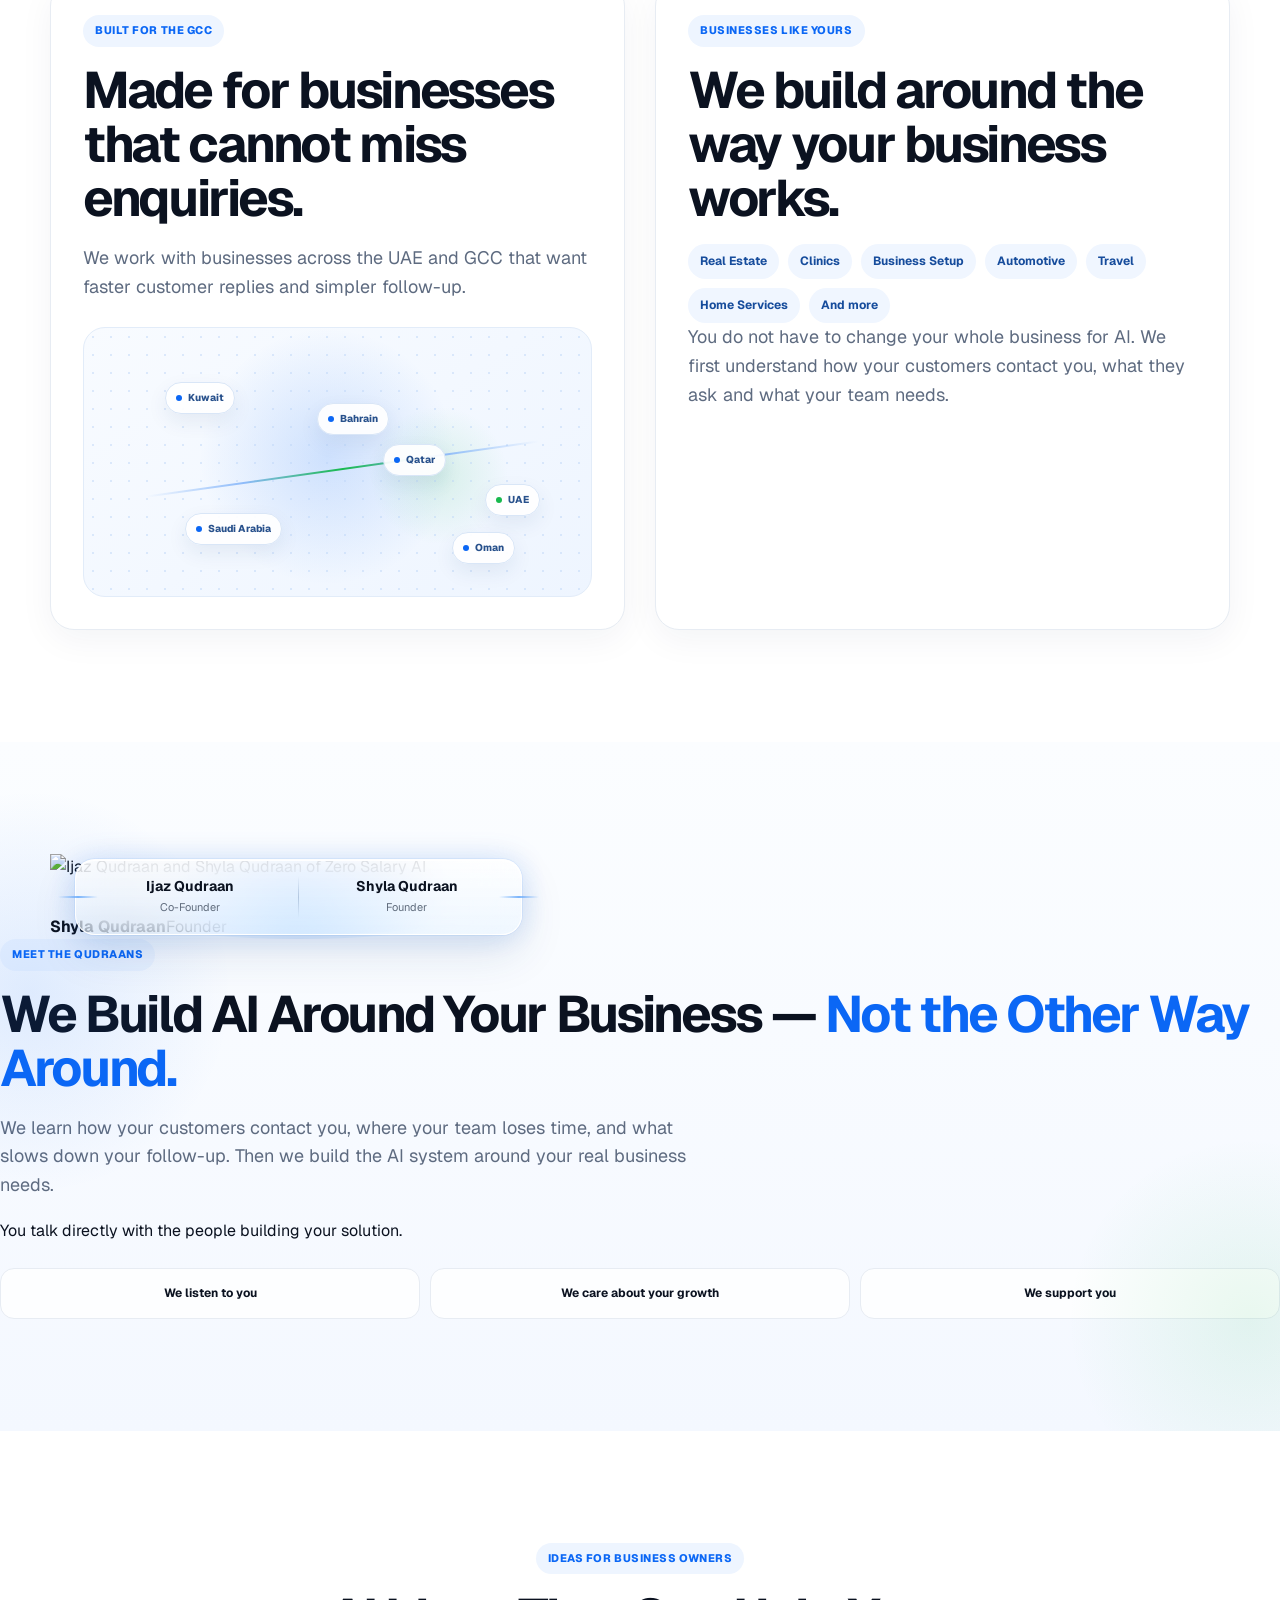
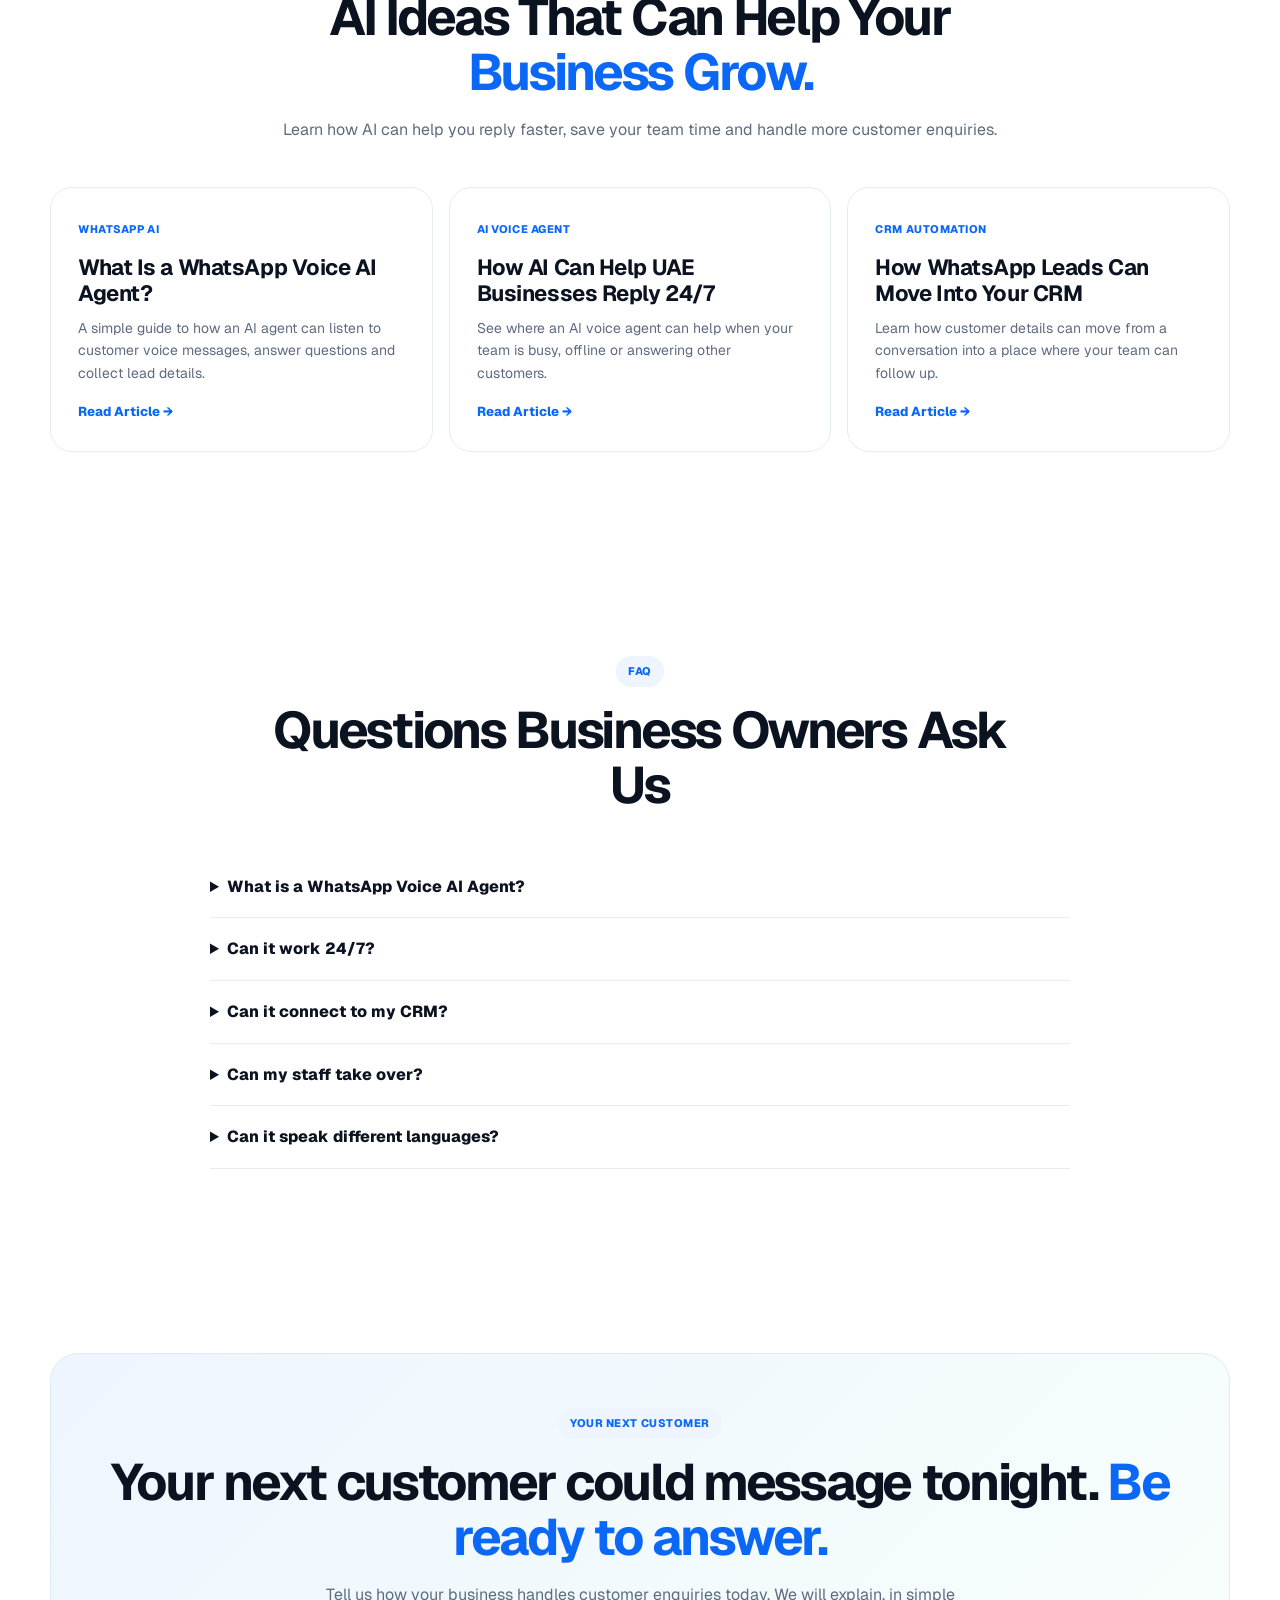
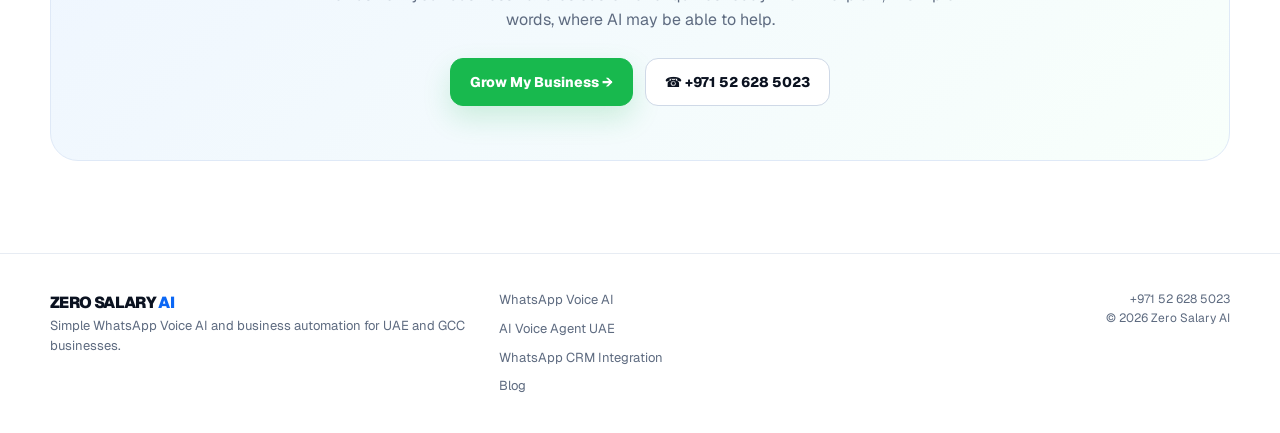
==== commit a3d98bed: "Add files via upload" ====
--- a/index.html
+++ b/index.html
@@ -1 +1 @@
-<!doctype html><html lang="en"><head><meta charset="utf-8"><meta name="viewport" content="width=device-width,initial-scale=1"><title>WhatsApp Voice AI for UAE Businesses | Zero Salary AI</title><meta name="description" content="Zero Salary AI builds simple WhatsApp Voice AI and AI automation for UAE and GCC businesses. Reply faster, handle enquiries 24/7 and send lead details to your CRM."><link rel="canonical" href="https://zerosalaryai.com/"><meta property="og:title" content="WhatsApp Voice AI for UAE Businesses | Zero Salary AI"><meta property="og:description" content="Zero Salary AI builds simple WhatsApp Voice AI and AI automation for UAE and GCC businesses. Reply faster, handle enquiries 24/7 and send lead details to your CRM."><meta property="og:type" content="website"><meta property="og:url" content="https://zerosalaryai.com/"><meta name="theme-color" content="#ffffff"><link rel="stylesheet" href="styles.css"></head><body><header class="header"><div class="container nav"><a class="logo" href="index.html">ZERO SALARY <span>AI</span><small class="tagline">AI THAT HELPS YOUR BUSINESS 24/7</small></a><nav class="links"><a href="index.html#how">How It Works</a><a href="index.html#benefits">What You Get</a><a href="index.html#solutions">For Businesses</a><a href="index.html#about">About Us</a><a href="blog.html">Blog</a></nav><a class="btn btn-green" href="https://wa.me/971526285023?text=Hi%2C%20I%20want%20to%20know%20how%20Zero%20Salary%20AI%20can%20help%20my%20business." target="_blank" rel="noopener">Chat on WhatsApp</a></div></header><main><section class="hero"><div class="container hero-grid"><div class="hero-copy reveal"><span class="eyebrow">WhatsApp Voice AI for UAE Businesses</span><h1>Never Lose a Lead Because You <span class="blue">Replied Too Late.</span></h1><p class="lead">Your AI replies to customers on WhatsApp, answers questions and collects lead details — 24/7. Even when you are busy.</p><div class="checks"><div class="check">Faster replies for your customers.</div><div class="check">Less repetitive work for your team.</div><div class="check">You stay in control.</div></div><div class="actions"><a class="btn btn-green" href="https://wa.me/971526285023?text=Hi%2C%20I%20want%20to%20know%20how%20Zero%20Salary%20AI%20can%20help%20my%20business." target="_blank" rel="noopener">Chat on WhatsApp</a><a class="btn" href="tel:+971526285023">☎ +971 52 628 5023</a></div><p class="micro">Talk directly with the founders. No complicated tech talk.</p></div><div class="founder-visual reveal"><div class="voice-orbit"><span></span><span></span><span></span></div><img class="founder-img" src="founders-v3.png" alt="Ijaz Qudraan, Co-Founder, and Shyla Qudraan, Founder of Zero Salary AI"><div class="names"><div><strong>Ijaz Qudraan</strong><span>Co-Founder</span></div><div><strong>Shyla Qudraan</strong><span>Founder</span></div></div></div></div></div></section><section class="section" id="how"><div class="container panel bento reveal"><div class="section-head"><h2>How It Works</h2><p>Your customer talks. The AI helps. Your team gets the important details.</p></div><div class="steps"><div class="step"><div class="icon green">1</div><h3>Customer messages you</h3><p>They send text or a voice message on WhatsApp.</p></div><div class="step"><div class="icon">2</div><h3>AI replies</h3><p>It answers the simple questions you choose.</p></div><div class="step"><div class="icon">3</div><h3>AI asks what matters</h3><p>It collects the details your team needs.</p></div><div class="step"><div class="icon">4</div><h3>Lead details are saved</h3><p>Useful information can move into your CRM.</p></div><div class="step"><div class="icon">5</div><h3>Your team takes over</h3><p>A real person can step in when needed.</p></div></div></div></section><section class="section" id="benefits"><div class="container"><div class="section-head reveal"><h2>More Replies. Less Repetitive Work. <span class="blue">More Time for Your Business.</span></h2></div><div class="benefit-bento reveal"><article class="benefit feature"><div class="icon">⚡</div><h3>Faster Replies</h3><p>Customers can get an answer while you are busy, in a meeting or away from your phone.</p></article><article class="benefit"><div class="icon">◷</div><h3>More Time</h3><p>Your team spends less time answering the same questions again and again.</p></article><article class="benefit"><div class="icon">24/7</div><h3>After-Hours Help</h3><p>Your business can keep helping customers after normal office hours.</p></article><article class="benefit"><div class="icon">CRM</div><h3>Better Follow-Up</h3><p>Important lead details can be saved so your team knows what to do next.</p></article><article class="benefit"><div class="icon">✓</div><h3>You Stay in Control</h3><p>The AI helps with routine work. Your people can take over important conversations.</p></article></div></div></section><section class="section"><div class="container panel story reveal"><div><span class="eyebrow">Real Life Example</span><h2>You are in a meeting. A customer sends a voice message. <span class="blue">Your AI replies.</span></h2><p class="lead">The customer does not need to wait for you to finish the meeting. The AI can answer, ask a few questions and collect the details you need.</p></div><div class="story-flow"><div class="mini">👤<b>You are busy</b><span>Meeting or working</span></div><div class="mini">🎙️<b>Customer messages</b><span>Voice or text</span></div><div class="mini">🤖<b>AI helps</b><span>Answers and asks</span></div><div class="mini">✓<b>Lead moves forward</b><span>Your team follows up</span></div></div></div></section><section class="section" id="solutions"><div class="container two"><div class="panel box reveal"><span class="eyebrow">Built for the GCC</span><h2>Made for businesses that cannot miss enquiries.</h2><p class="lead">We work with businesses across the UAE and GCC that want faster customer replies and simpler follow-up.</p><div class="gcc-visual" aria-label="GCC business coverage"><div class="gulf-line"></div><span class="node n1">Kuwait</span><span class="node n2">Bahrain</span><span class="node n3">Qatar</span><span class="node n4 hot">UAE</span><span class="node n5">Saudi Arabia</span><span class="node n6">Oman</span></div></div><div class="panel box reveal"><span class="eyebrow">Businesses Like Yours</span><h2>We build around the way your business works.</h2><div class="chips"><span class="chip">Real Estate</span><span class="chip">Clinics</span><span class="chip">Business Setup</span><span class="chip">Automotive</span><span class="chip">Travel</span><span class="chip">Home Services</span><span class="chip">And more</span></div><p class="lead">You do not have to change your whole business for AI. We first understand how your customers contact you, what they ask and what your team needs.</p></div></div></section><section class="section founder-section" id="about"><div class="container founder-grid reveal"><div class="founder-photo-wrap"><div class="founder-glow"></div><img class="founder-small" src="founders-v3.png" alt="Ijaz Qudraan and Shyla Qudraan of Zero Salary AI"><div class="founder-name-row"><div><strong>Ijaz Qudraan</strong><span>Co-Founder</span></div><div><strong>Shyla Qudraan</strong><span>Founder</span></div></div></div><div><span class="eyebrow">Meet The Qudraans</span><h2>We Build AI Around Your Business — <span class="blue">Not the Other Way Around.</span></h2><p class="lead">We learn how your customers contact you, where your team loses time, and what slows down your follow-up. Then we build the AI system around your real business needs.</p><p>You talk directly with the people building your solution.</p><div class="values"><div class="value">We listen to you</div><div class="value">We care about your growth</div><div class="value">We support you</div></div></div></div></section><section class="section" id="blog"><div class="container"><div class="section-head reveal"><span class="eyebrow">Ideas for Business Owners</span><h2>AI Ideas That Can Help Your <span class="blue">Business Grow.</span></h2><p>Learn how AI can help you reply faster, save your team time and handle more customer enquiries.</p></div><div class="blog-grid reveal"><article class="blog-card"><span>WhatsApp AI</span><h3>What Is a WhatsApp Voice AI Agent?</h3><p>A simple guide to how an AI agent can listen to customer voice messages, answer questions and collect lead details.</p><a href="what-is-whatsapp-voice-ai-agent.html">Read Article →</a></article><article class="blog-card"><span>AI Voice Agent</span><h3>How AI Can Help UAE Businesses Reply 24/7</h3><p>See where an AI voice agent can help when your team is busy, offline or answering other customers.</p><a href="ai-voice-agent-uae.html">Read Article →</a></article><article class="blog-card"><span>CRM Automation</span><h3>How WhatsApp Leads Can Move Into Your CRM</h3><p>Learn how customer details can move from a conversation into a place where your team can follow up.</p><a href="whatsapp-crm-integration.html">Read Article →</a></article></div></div></section><section class="section"><div class="container faq reveal"><div class="section-head"><span class="eyebrow">FAQ</span><h2>Questions Business Owners Ask Us</h2></div><details><summary>What is a WhatsApp Voice AI Agent?</summary><p>It is an AI system that can help with customer conversations on WhatsApp, including supported voice messages. It can answer simple questions and collect useful details.</p></details><details><summary>Can it work 24/7?</summary><p>Yes. It can be set up to help customers outside your normal office hours.</p></details><details><summary>Can it connect to my CRM?</summary><p>Yes. We can connect supported CRM systems and workflows so useful lead details can move to your team.</p></details><details><summary>Can my staff take over?</summary><p>Yes. Your team stays in control and can take over when a customer needs a real person.</p></details><details><summary>Can it speak different languages?</summary><p>We can build multilingual conversations using languages supported by the selected AI tools.</p></details></div></section><section class="section"><div class="container cta reveal"><span class="eyebrow">Your Next Customer</span><h2>Your next customer could message tonight. <span class="blue">Be ready to answer.</span></h2><p>Tell us how your business handles customer enquiries today. We will explain, in simple words, where AI may be able to help.</p><div class="actions centered"><a class="btn btn-green" href="https://wa.me/971526285023?text=Hi%2C%20I%20want%20to%20know%20how%20Zero%20Salary%20AI%20can%20help%20my%20business." target="_blank" rel="noopener">Chat on WhatsApp</a><a class="btn" href="tel:+971526285023">☎ +971 52 628 5023</a></div></div></section></main><a class="mobile-whatsapp" href="https://wa.me/971526285023?text=Hi%2C%20I%20want%20to%20know%20how%20Zero%20Salary%20AI%20can%20help%20my%20business." target="_blank" rel="noopener">Chat on WhatsApp</a><footer class="footer"><div class="container footer-grid"><div><div class="logo">ZERO SALARY <span>AI</span></div><p class="small">Simple WhatsApp Voice AI and business automation for UAE and GCC businesses.</p></div><div class="footer-links"><a href="whatsapp-voice-ai.html">WhatsApp Voice AI</a><a href="ai-voice-agent-uae.html">AI Voice Agent UAE</a><a href="whatsapp-crm-integration.html">WhatsApp CRM Integration</a><a href="blog.html">Blog</a></div><div class="footer-end"><div>+971 52 628 5023</div><div>© 2026 Zero Salary AI</div></div></div></footer><script src="script.js"></script></body></html>
+<!doctype html><html lang="en"><head><meta charset="utf-8"><meta name="viewport" content="width=device-width,initial-scale=1"><title>WhatsApp Voice AI for UAE Businesses | Zero Salary AI</title><meta name="description" content="Zero Salary AI builds simple WhatsApp Voice AI and AI automation for UAE and GCC businesses. Reply faster, handle enquiries 24/7 and send lead details to your CRM."><link rel="canonical" href="https://zerosalaryai.com/"><meta property="og:title" content="WhatsApp Voice AI for UAE Businesses | Zero Salary AI"><meta property="og:description" content="Zero Salary AI builds simple WhatsApp Voice AI and AI automation for UAE and GCC businesses. Reply faster, handle enquiries 24/7 and send lead details to your CRM."><meta property="og:type" content="website"><meta property="og:url" content="https://zerosalaryai.com/"><meta name="theme-color" content="#ffffff"><link rel="stylesheet" href="styles.css"></head><body><header class="header"><div class="container nav"><a class="logo" href="index.html">ZERO SALARY <span>AI</span><small class="tagline">AI THAT HELPS YOUR BUSINESS 24/7</small></a><nav class="links"><a href="index.html#how">How It Works</a><a href="index.html#benefits">What You Get</a><a href="index.html#solutions">For Businesses</a><a href="index.html#about">About Us</a><a href="blog.html">Blog</a></nav><a class="btn btn-green" href="https://wa.me/971526285023?text=Hi%2C%20I%20want%20to%20know%20how%20Zero%20Salary%20AI%20can%20help%20my%20business." target="_blank" rel="noopener">Fix My WhatsApp →</a></div></header><main><section class="hero"><div class="container hero-grid"><div class="hero-copy reveal"><span class="eyebrow">WhatsApp Voice AI for UAE Businesses</span><h1>Never Lose a Lead Because You <span class="blue">Replied Too Late.</span></h1><p class="lead">Your AI replies to customers on WhatsApp, answers questions and collects lead details — 24/7. Even when you are busy.</p><div class="checks"><div class="check">Faster replies for your customers.</div><div class="check">Less repetitive work for your team.</div><div class="check">You stay in control.</div></div><div class="actions"><a class="btn btn-green" href="https://wa.me/971526285023?text=Hi%2C%20I%20want%20to%20know%20how%20Zero%20Salary%20AI%20can%20help%20my%20business." target="_blank" rel="noopener">Fix My WhatsApp →</a><a class="btn btn-secondary" href="#how">See How It Works →</a></div><p class="micro">Free consultation. No pressure.</p></div><div class="founder-visual reveal"><div class="voice-orbit"><span></span><span></span><span></span></div><img class="founder-img" src="assets/founders-v3.png" alt="Ijaz Qudraan, Co-Founder, and Shyla Qudraan, Founder of Zero Salary AI"><div class="founder-glass hero-glass"><div class="founder-glass-person"><strong>Ijaz Qudraan</strong><span>Co-Founder</span></div><div class="glass-divider"></div><div class="founder-glass-person"><strong>Shyla Qudraan</strong><span>Founder</span></div></div><div><strong>Shyla Qudraan</strong><span>Founder</span></div></div></div></div></div></section><section class="section" id="how"><div class="container panel bento reveal"><div class="section-head"><h2>How It Works</h2><p>Your customer talks. The AI helps. Your team gets the important details.</p></div><div class="steps"><div class="step"><div class="icon green">1</div><h3>Customer messages you</h3><p>They send text or a voice message on WhatsApp.</p></div><div class="step"><div class="icon">2</div><h3>AI replies</h3><p>It answers the simple questions you choose.</p></div><div class="step"><div class="icon">3</div><h3>AI asks what matters</h3><p>It collects the details your team needs.</p></div><div class="step"><div class="icon">4</div><h3>Lead details are saved</h3><p>Useful information can move into your CRM.</p></div><div class="step"><div class="icon">5</div><h3>Your team takes over</h3><p>A real person can step in when needed.</p></div></div></div></section><section class="section" id="benefits"><div class="container"><div class="section-head reveal"><h2>More Replies. Less Repetitive Work. <span class="blue">More Time for Your Business.</span></h2></div><div class="benefit-bento reveal"><article class="benefit feature"><div class="icon">⚡</div><h3>Faster Replies</h3><p>Customers can get an answer while you are busy, in a meeting or away from your phone.</p></article><article class="benefit"><div class="icon">◷</div><h3>More Time</h3><p>Your team spends less time answering the same questions again and again.</p></article><article class="benefit"><div class="icon">24/7</div><h3>After-Hours Help</h3><p>Your business can keep helping customers after normal office hours.</p></article><article class="benefit"><div class="icon">CRM</div><h3>Better Follow-Up</h3><p>Important lead details can be saved so your team knows what to do next.</p></article><article class="benefit"><div class="icon">✓</div><h3>You Stay in Control</h3><p>The AI helps with routine work. Your people can take over important conversations.</p></article></div><div class="actions centered mid-cta"><a class="btn btn-green" href="https://wa.me/971526285023?text=Hi%2C%20I%20want%20a%20free%20consultation%20for%20my%20business." target="_blank" rel="noopener">Catch Every Lead →</a></div></div></section><section class="section"><div class="container panel story reveal"><div><span class="eyebrow">Real Life Example</span><h2>You are in a meeting. A customer sends a voice message. <span class="blue">Your AI replies.</span></h2><p class="lead">The customer does not need to wait for you to finish the meeting. The AI can answer, ask a few questions and collect the details you need.</p></div><div class="story-flow"><div class="mini">👤<b>You are busy</b><span>Meeting or working</span></div><div class="mini">🎙️<b>Customer messages</b><span>Voice or text</span></div><div class="mini">🤖<b>AI helps</b><span>Answers and asks</span></div><div class="mini">✓<b>Lead moves forward</b><span>Your team follows up</span></div></div></div></section><section class="section" id="solutions"><div class="container two"><div class="panel box reveal"><span class="eyebrow">Built for the GCC</span><h2>Made for businesses that cannot miss enquiries.</h2><p class="lead">We work with businesses across the UAE and GCC that want faster customer replies and simpler follow-up.</p><div class="gcc-visual" aria-label="GCC business coverage"><div class="gulf-line"></div><span class="node n1">Kuwait</span><span class="node n2">Bahrain</span><span class="node n3">Qatar</span><span class="node n4 hot">UAE</span><span class="node n5">Saudi Arabia</span><span class="node n6">Oman</span></div></div><div class="panel box reveal"><span class="eyebrow">Businesses Like Yours</span><h2>We build around the way your business works.</h2><div class="chips"><span class="chip">Real Estate</span><span class="chip">Clinics</span><span class="chip">Business Setup</span><span class="chip">Automotive</span><span class="chip">Travel</span><span class="chip">Home Services</span><span class="chip">And more</span></div><p class="lead">You do not have to change your whole business for AI. We first understand how your customers contact you, what they ask and what your team needs.</p></div></div></section><section class="section founder-section" id="about"><div class="container founder-grid reveal"><div class="founder-photo-wrap"><div class="founder-glow"></div><img class="founder-small" src="assets/founders-v3.png" alt="Ijaz Qudraan and Shyla Qudraan of Zero Salary AI"><div class="founder-glass section-glass"><div class="founder-glass-person"><strong>Ijaz Qudraan</strong><span>Co-Founder</span></div><div class="glass-divider"></div><div class="founder-glass-person"><strong>Shyla Qudraan</strong><span>Founder</span></div></div><div><strong>Shyla Qudraan</strong><span>Founder</span></div></div></div><div><span class="eyebrow">Meet The Qudraans</span><h2>We Build AI Around Your Business — <span class="blue">Not the Other Way Around.</span></h2><p class="lead">We learn how your customers contact you, where your team loses time, and what slows down your follow-up. Then we build the AI system around your real business needs.</p><p>You talk directly with the people building your solution.</p><div class="values"><div class="value">We listen to you</div><div class="value">We care about your growth</div><div class="value">We support you</div></div></div></div></section><section class="section" id="blog"><div class="container"><div class="section-head reveal"><span class="eyebrow">Ideas for Business Owners</span><h2>AI Ideas That Can Help Your <span class="blue">Business Grow.</span></h2><p>Learn how AI can help you reply faster, save your team time and handle more customer enquiries.</p></div><div class="blog-grid reveal"><article class="blog-card"><span>WhatsApp AI</span><h3>What Is a WhatsApp Voice AI Agent?</h3><p>A simple guide to how an AI agent can listen to customer voice messages, answer questions and collect lead details.</p><a href="blog/what-is-whatsapp-voice-ai-agent.html">Read Article →</a></article><article class="blog-card"><span>AI Voice Agent</span><h3>How AI Can Help UAE Businesses Reply 24/7</h3><p>See where an AI voice agent can help when your team is busy, offline or answering other customers.</p><a href="ai-voice-agent-uae.html">Read Article →</a></article><article class="blog-card"><span>CRM Automation</span><h3>How WhatsApp Leads Can Move Into Your CRM</h3><p>Learn how customer details can move from a conversation into a place where your team can follow up.</p><a href="whatsapp-crm-integration.html">Read Article →</a></article></div></div></section><section class="section"><div class="container faq reveal"><div class="section-head"><span class="eyebrow">FAQ</span><h2>Questions Business Owners Ask Us</h2></div><details><summary>What is a WhatsApp Voice AI Agent?</summary><p>It is an AI system that can help with customer conversations on WhatsApp, including supported voice messages. It can answer simple questions and collect useful details.</p></details><details><summary>Can it work 24/7?</summary><p>Yes. It can be set up to help customers outside your normal office hours.</p></details><details><summary>Can it connect to my CRM?</summary><p>Yes. We can connect supported CRM systems and workflows so useful lead details can move to your team.</p></details><details><summary>Can my staff take over?</summary><p>Yes. Your team stays in control and can take over when a customer needs a real person.</p></details><details><summary>Can it speak different languages?</summary><p>We can build multilingual conversations using languages supported by the selected AI tools.</p></details></div></section><section class="section"><div class="container cta reveal"><span class="eyebrow">Your Next Customer</span><h2>Your next customer could message tonight. <span class="blue">Be ready to answer.</span></h2><p>Tell us how your business handles customer enquiries today. We will explain, in simple words, where AI may be able to help.</p><div class="actions centered"><a class="btn btn-green" href="https://wa.me/971526285023?text=Hi%2C%20I%20want%20to%20know%20how%20Zero%20Salary%20AI%20can%20help%20my%20business." target="_blank" rel="noopener">Grow My Business →</a><a class="btn" href="tel:+971526285023">☎ +971 52 628 5023</a></div></div></section></main><a class="mobile-whatsapp" href="https://wa.me/971526285023?text=Hi%2C%20I%20want%20to%20know%20how%20Zero%20Salary%20AI%20can%20help%20my%20business." target="_blank" rel="noopener">Fix My WhatsApp →</a><footer class="footer"><div class="container footer-grid"><div><div class="logo">ZERO SALARY <span>AI</span></div><p class="small">Simple WhatsApp Voice AI and business automation for UAE and GCC businesses.</p></div><div class="footer-links"><a href="whatsapp-voice-ai.html">WhatsApp Voice AI</a><a href="ai-voice-agent-uae.html">AI Voice Agent UAE</a><a href="whatsapp-crm-integration.html">WhatsApp CRM Integration</a><a href="blog.html">Blog</a></div><div class="footer-end"><div>+971 52 628 5023</div><div>© 2026 Zero Salary AI</div></div></div></footer><script src="script.js"></script></body></html>
--- a/styles.css
+++ b/styles.css
@@ -15,3 +15,18 @@
 #solutions,#about,#blog{padding-top:112px;padding-bottom:112px}
 @media(max-width:640px){.hero-grid{gap:38px}.founder-visual{padding-bottom:62px}.voice-orbit{width:330px;height:330px;top:54px}.gcc-visual{height:250px}.node{font-size:9px;padding:6px 8px}.n1{left:7%}.n2{left:38%}.n3{left:55%}.n4{right:4%}.n5{left:10%}.n6{right:7%}#solutions,#about,#blog{padding-top:78px;padding-bottom:78px}.two{gap:32px}.founder-grid{gap:36px}}
 @media(prefers-reduced-motion:reduce){.voice-orbit span,.founder-section:before,.founder-section:after,.founder-glow{animation:none}}
+
+/* V5 — glowing founder glass platforms */
+.founder-visual,.founder-photo-wrap{position:relative;overflow:visible}
+.founder-glass{position:absolute;left:5%;right:5%;bottom:0;z-index:9;display:grid;grid-template-columns:1fr auto 1fr;align-items:center;gap:16px;padding:16px 22px;border-radius:20px;background:linear-gradient(180deg,rgba(255,255,255,.76),rgba(229,242,255,.50));border:1px solid rgba(255,255,255,.94);backdrop-filter:blur(22px) saturate(155%);-webkit-backdrop-filter:blur(22px) saturate(155%);box-shadow:0 18px 45px rgba(25,63,119,.12),inset 0 1px 0 rgba(255,255,255,.98),0 0 0 1px rgba(96,165,250,.12),0 0 28px rgba(59,130,246,.20)}
+.founder-glass:before,.founder-glass:after{content:"";position:absolute;top:50%;width:40px;height:2px;transform:translateY(-50%);background:linear-gradient(90deg,transparent,rgba(96,165,250,.82),transparent)}
+.founder-glass:before{left:-18px}.founder-glass:after{right:-18px}
+.founder-glass-person{text-align:center}.founder-glass-person strong{display:block;font-size:14px;line-height:1.2;color:var(--ink)}.founder-glass-person span{display:block;margin-top:4px;font-size:11px;color:#5f6b7c}
+.glass-divider{width:1px;height:42px;background:linear-gradient(180deg,transparent,rgba(129,155,191,.48),transparent)}
+.hero-glass{bottom:6px}.section-glass{bottom:4px}
+.founder-visual .founder-img,.founder-photo-wrap .founder-small{margin-bottom:34px}
+.btn-green{box-shadow:0 12px 28px rgba(24,185,78,.18)}.btn-green:hover{box-shadow:0 16px 36px rgba(24,185,78,.25)}.btn-secondary{background:#fff;color:var(--ink);border:1px solid #d9e3ef}
+.article.reveal{opacity:1!important;transform:none!important}
+@media(max-width:640px){.founder-glass{left:4%;right:4%;padding:14px 13px;gap:9px;border-radius:18px}.founder-glass-person strong{font-size:13px}.founder-glass-person span{font-size:10px}.glass-divider{height:36px}.founder-visual .founder-img,.founder-photo-wrap .founder-small{margin-bottom:40px}.founder-visual{padding-bottom:48px}.founder-photo-wrap{padding-bottom:48px}}
+
+.mid-cta{margin-top:28px}.mid-cta .btn{min-width:210px}
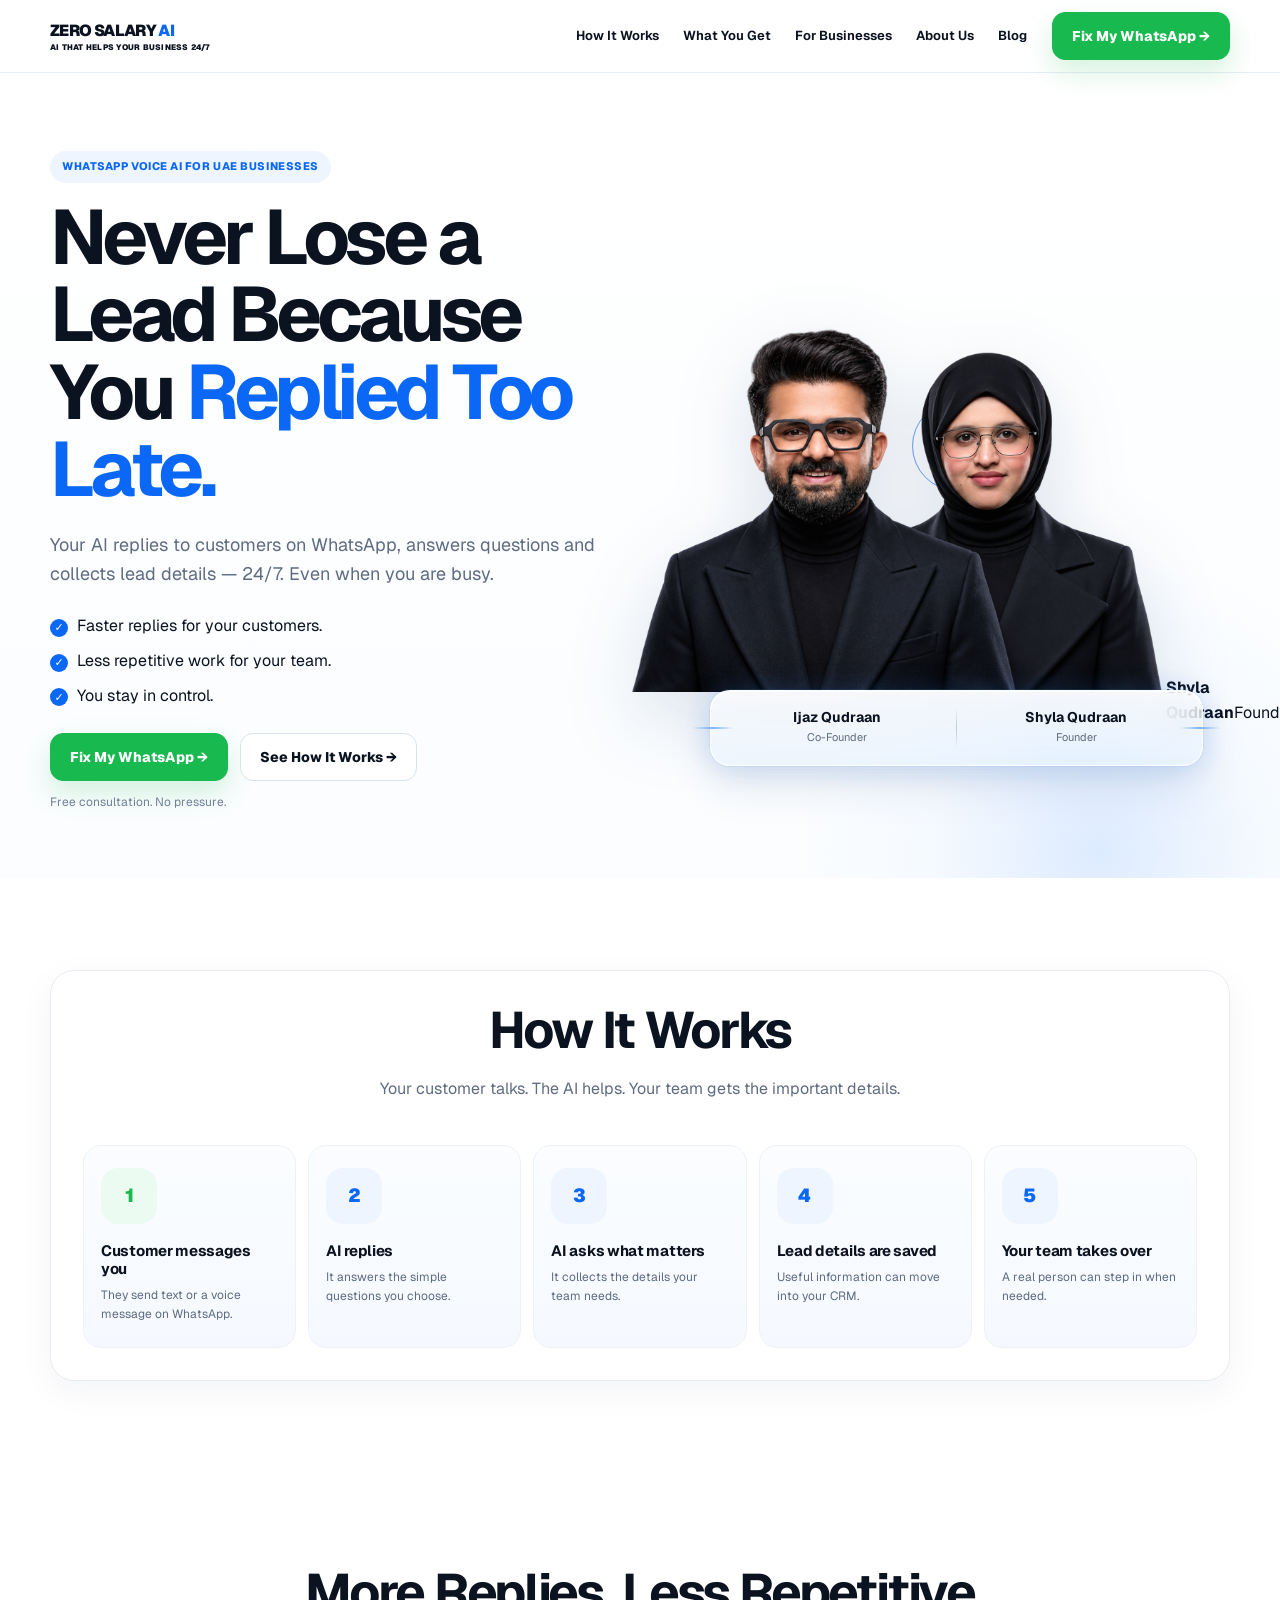
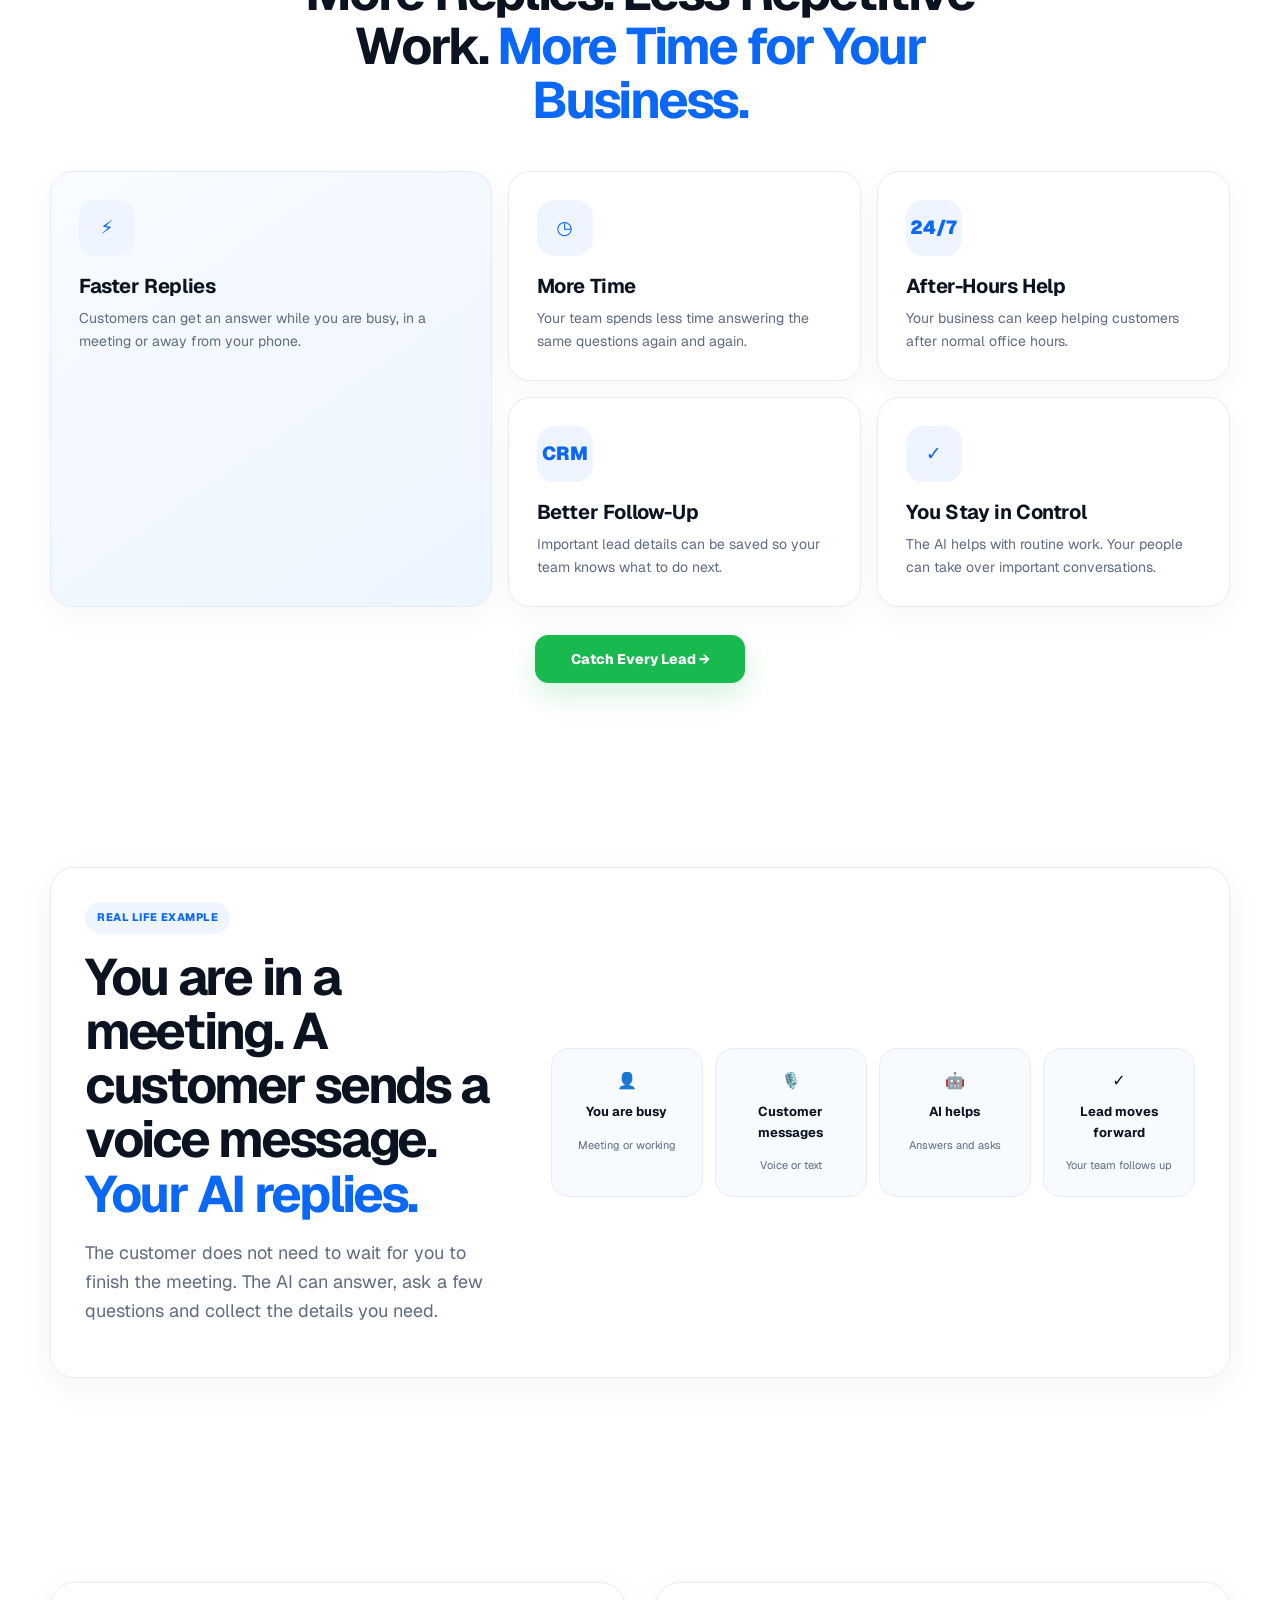
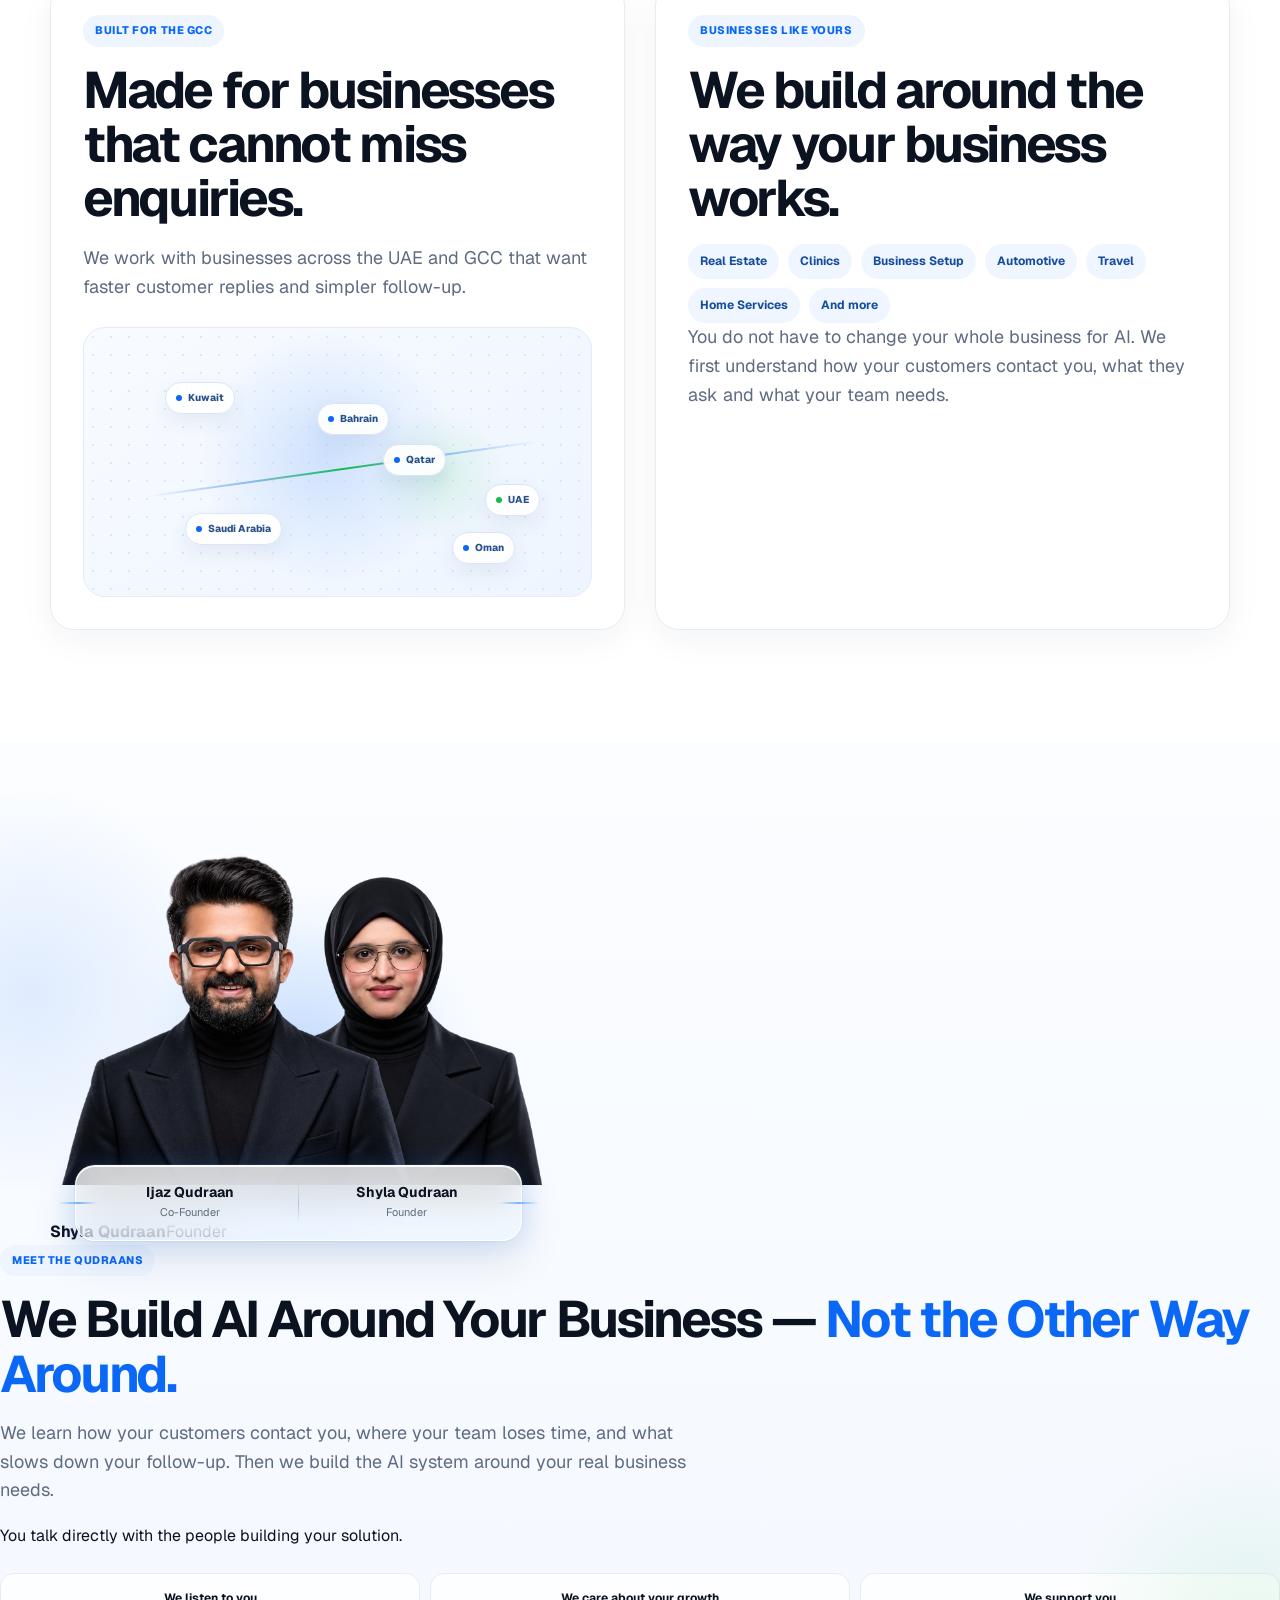
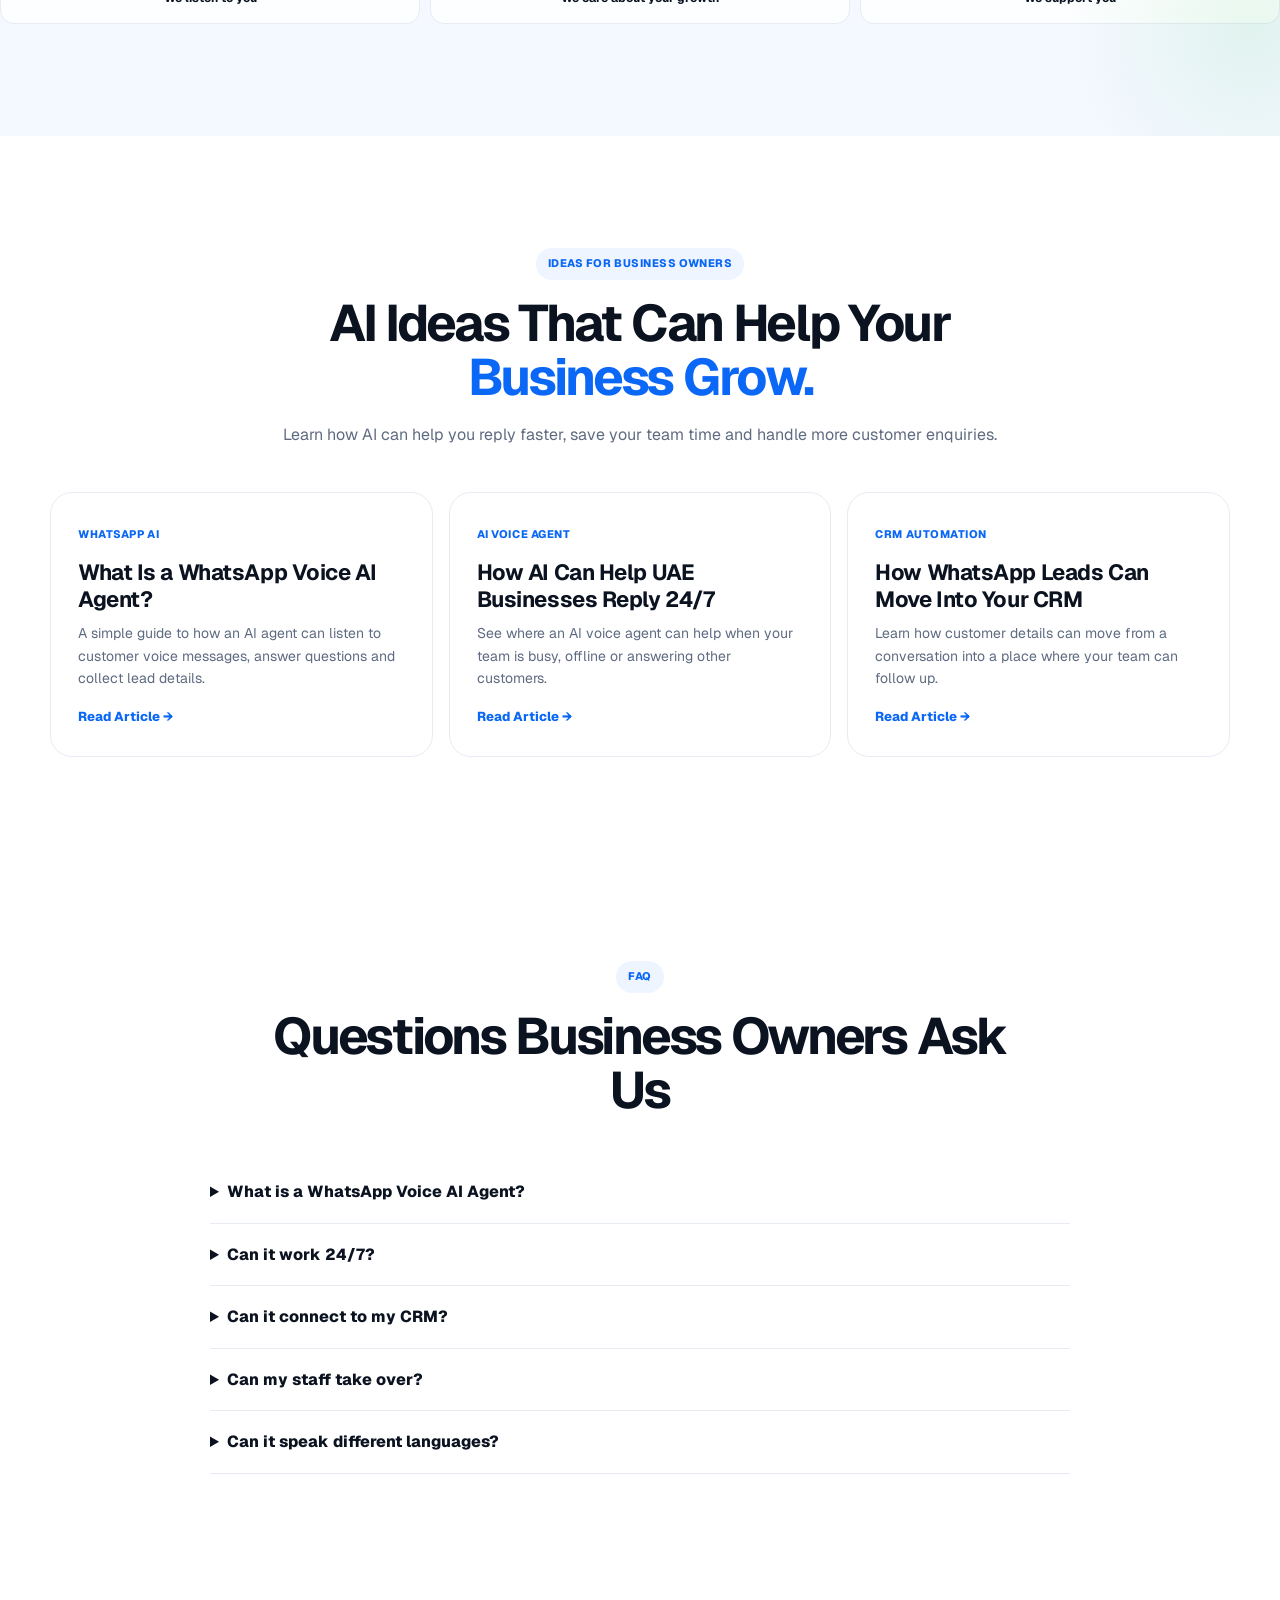
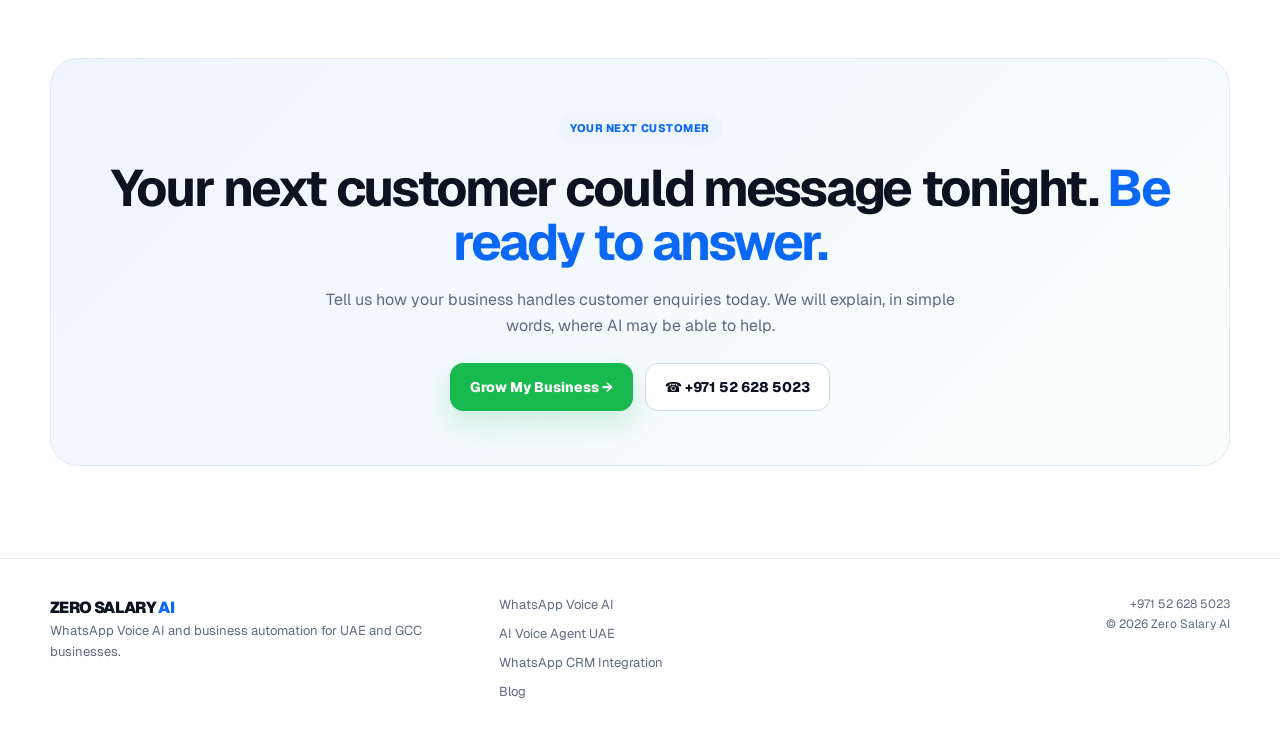
==== commit eca6bc38: "Fix HTML formatting and ensure proper structure" ====
--- a/index.html
+++ b/index.html
@@ -1 +1 @@
-<!doctype html><html lang="en"><head><meta charset="utf-8"><meta name="viewport" content="width=device-width,initial-scale=1"><title>WhatsApp Voice AI for UAE Businesses | Zero Salary AI</title><meta name="description" content="Zero Salary AI builds simple WhatsApp Voice AI and AI automation for UAE and GCC businesses. Reply faster, handle enquiries 24/7 and send lead details to your CRM."><link rel="canonical" href="https://zerosalaryai.com/"><meta property="og:title" content="WhatsApp Voice AI for UAE Businesses | Zero Salary AI"><meta property="og:description" content="Zero Salary AI builds simple WhatsApp Voice AI and AI automation for UAE and GCC businesses. Reply faster, handle enquiries 24/7 and send lead details to your CRM."><meta property="og:type" content="website"><meta property="og:url" content="https://zerosalaryai.com/"><meta name="theme-color" content="#ffffff"><link rel="stylesheet" href="styles.css"></head><body><header class="header"><div class="container nav"><a class="logo" href="index.html">ZERO SALARY <span>AI</span><small class="tagline">AI THAT HELPS YOUR BUSINESS 24/7</small></a><nav class="links"><a href="index.html#how">How It Works</a><a href="index.html#benefits">What You Get</a><a href="index.html#solutions">For Businesses</a><a href="index.html#about">About Us</a><a href="blog.html">Blog</a></nav><a class="btn btn-green" href="https://wa.me/971526285023?text=Hi%2C%20I%20want%20to%20know%20how%20Zero%20Salary%20AI%20can%20help%20my%20business." target="_blank" rel="noopener">Fix My WhatsApp →</a></div></header><main><section class="hero"><div class="container hero-grid"><div class="hero-copy reveal"><span class="eyebrow">WhatsApp Voice AI for UAE Businesses</span><h1>Never Lose a Lead Because You <span class="blue">Replied Too Late.</span></h1><p class="lead">Your AI replies to customers on WhatsApp, answers questions and collects lead details — 24/7. Even when you are busy.</p><div class="checks"><div class="check">Faster replies for your customers.</div><div class="check">Less repetitive work for your team.</div><div class="check">You stay in control.</div></div><div class="actions"><a class="btn btn-green" href="https://wa.me/971526285023?text=Hi%2C%20I%20want%20to%20know%20how%20Zero%20Salary%20AI%20can%20help%20my%20business." target="_blank" rel="noopener">Fix My WhatsApp →</a><a class="btn btn-secondary" href="#how">See How It Works →</a></div><p class="micro">Free consultation. No pressure.</p></div><div class="founder-visual reveal"><div class="voice-orbit"><span></span><span></span><span></span></div><img class="founder-img" src="assets/founders-v3.png" alt="Ijaz Qudraan, Co-Founder, and Shyla Qudraan, Founder of Zero Salary AI"><div class="founder-glass hero-glass"><div class="founder-glass-person"><strong>Ijaz Qudraan</strong><span>Co-Founder</span></div><div class="glass-divider"></div><div class="founder-glass-person"><strong>Shyla Qudraan</strong><span>Founder</span></div></div><div><strong>Shyla Qudraan</strong><span>Founder</span></div></div></div></div></div></section><section class="section" id="how"><div class="container panel bento reveal"><div class="section-head"><h2>How It Works</h2><p>Your customer talks. The AI helps. Your team gets the important details.</p></div><div class="steps"><div class="step"><div class="icon green">1</div><h3>Customer messages you</h3><p>They send text or a voice message on WhatsApp.</p></div><div class="step"><div class="icon">2</div><h3>AI replies</h3><p>It answers the simple questions you choose.</p></div><div class="step"><div class="icon">3</div><h3>AI asks what matters</h3><p>It collects the details your team needs.</p></div><div class="step"><div class="icon">4</div><h3>Lead details are saved</h3><p>Useful information can move into your CRM.</p></div><div class="step"><div class="icon">5</div><h3>Your team takes over</h3><p>A real person can step in when needed.</p></div></div></div></section><section class="section" id="benefits"><div class="container"><div class="section-head reveal"><h2>More Replies. Less Repetitive Work. <span class="blue">More Time for Your Business.</span></h2></div><div class="benefit-bento reveal"><article class="benefit feature"><div class="icon">⚡</div><h3>Faster Replies</h3><p>Customers can get an answer while you are busy, in a meeting or away from your phone.</p></article><article class="benefit"><div class="icon">◷</div><h3>More Time</h3><p>Your team spends less time answering the same questions again and again.</p></article><article class="benefit"><div class="icon">24/7</div><h3>After-Hours Help</h3><p>Your business can keep helping customers after normal office hours.</p></article><article class="benefit"><div class="icon">CRM</div><h3>Better Follow-Up</h3><p>Important lead details can be saved so your team knows what to do next.</p></article><article class="benefit"><div class="icon">✓</div><h3>You Stay in Control</h3><p>The AI helps with routine work. Your people can take over important conversations.</p></article></div><div class="actions centered mid-cta"><a class="btn btn-green" href="https://wa.me/971526285023?text=Hi%2C%20I%20want%20a%20free%20consultation%20for%20my%20business." target="_blank" rel="noopener">Catch Every Lead →</a></div></div></section><section class="section"><div class="container panel story reveal"><div><span class="eyebrow">Real Life Example</span><h2>You are in a meeting. A customer sends a voice message. <span class="blue">Your AI replies.</span></h2><p class="lead">The customer does not need to wait for you to finish the meeting. The AI can answer, ask a few questions and collect the details you need.</p></div><div class="story-flow"><div class="mini">👤<b>You are busy</b><span>Meeting or working</span></div><div class="mini">🎙️<b>Customer messages</b><span>Voice or text</span></div><div class="mini">🤖<b>AI helps</b><span>Answers and asks</span></div><div class="mini">✓<b>Lead moves forward</b><span>Your team follows up</span></div></div></div></section><section class="section" id="solutions"><div class="container two"><div class="panel box reveal"><span class="eyebrow">Built for the GCC</span><h2>Made for businesses that cannot miss enquiries.</h2><p class="lead">We work with businesses across the UAE and GCC that want faster customer replies and simpler follow-up.</p><div class="gcc-visual" aria-label="GCC business coverage"><div class="gulf-line"></div><span class="node n1">Kuwait</span><span class="node n2">Bahrain</span><span class="node n3">Qatar</span><span class="node n4 hot">UAE</span><span class="node n5">Saudi Arabia</span><span class="node n6">Oman</span></div></div><div class="panel box reveal"><span class="eyebrow">Businesses Like Yours</span><h2>We build around the way your business works.</h2><div class="chips"><span class="chip">Real Estate</span><span class="chip">Clinics</span><span class="chip">Business Setup</span><span class="chip">Automotive</span><span class="chip">Travel</span><span class="chip">Home Services</span><span class="chip">And more</span></div><p class="lead">You do not have to change your whole business for AI. We first understand how your customers contact you, what they ask and what your team needs.</p></div></div></section><section class="section founder-section" id="about"><div class="container founder-grid reveal"><div class="founder-photo-wrap"><div class="founder-glow"></div><img class="founder-small" src="assets/founders-v3.png" alt="Ijaz Qudraan and Shyla Qudraan of Zero Salary AI"><div class="founder-glass section-glass"><div class="founder-glass-person"><strong>Ijaz Qudraan</strong><span>Co-Founder</span></div><div class="glass-divider"></div><div class="founder-glass-person"><strong>Shyla Qudraan</strong><span>Founder</span></div></div><div><strong>Shyla Qudraan</strong><span>Founder</span></div></div></div><div><span class="eyebrow">Meet The Qudraans</span><h2>We Build AI Around Your Business — <span class="blue">Not the Other Way Around.</span></h2><p class="lead">We learn how your customers contact you, where your team loses time, and what slows down your follow-up. Then we build the AI system around your real business needs.</p><p>You talk directly with the people building your solution.</p><div class="values"><div class="value">We listen to you</div><div class="value">We care about your growth</div><div class="value">We support you</div></div></div></div></section><section class="section" id="blog"><div class="container"><div class="section-head reveal"><span class="eyebrow">Ideas for Business Owners</span><h2>AI Ideas That Can Help Your <span class="blue">Business Grow.</span></h2><p>Learn how AI can help you reply faster, save your team time and handle more customer enquiries.</p></div><div class="blog-grid reveal"><article class="blog-card"><span>WhatsApp AI</span><h3>What Is a WhatsApp Voice AI Agent?</h3><p>A simple guide to how an AI agent can listen to customer voice messages, answer questions and collect lead details.</p><a href="blog/what-is-whatsapp-voice-ai-agent.html">Read Article →</a></article><article class="blog-card"><span>AI Voice Agent</span><h3>How AI Can Help UAE Businesses Reply 24/7</h3><p>See where an AI voice agent can help when your team is busy, offline or answering other customers.</p><a href="ai-voice-agent-uae.html">Read Article →</a></article><article class="blog-card"><span>CRM Automation</span><h3>How WhatsApp Leads Can Move Into Your CRM</h3><p>Learn how customer details can move from a conversation into a place where your team can follow up.</p><a href="whatsapp-crm-integration.html">Read Article →</a></article></div></div></section><section class="section"><div class="container faq reveal"><div class="section-head"><span class="eyebrow">FAQ</span><h2>Questions Business Owners Ask Us</h2></div><details><summary>What is a WhatsApp Voice AI Agent?</summary><p>It is an AI system that can help with customer conversations on WhatsApp, including supported voice messages. It can answer simple questions and collect useful details.</p></details><details><summary>Can it work 24/7?</summary><p>Yes. It can be set up to help customers outside your normal office hours.</p></details><details><summary>Can it connect to my CRM?</summary><p>Yes. We can connect supported CRM systems and workflows so useful lead details can move to your team.</p></details><details><summary>Can my staff take over?</summary><p>Yes. Your team stays in control and can take over when a customer needs a real person.</p></details><details><summary>Can it speak different languages?</summary><p>We can build multilingual conversations using languages supported by the selected AI tools.</p></details></div></section><section class="section"><div class="container cta reveal"><span class="eyebrow">Your Next Customer</span><h2>Your next customer could message tonight. <span class="blue">Be ready to answer.</span></h2><p>Tell us how your business handles customer enquiries today. We will explain, in simple words, where AI may be able to help.</p><div class="actions centered"><a class="btn btn-green" href="https://wa.me/971526285023?text=Hi%2C%20I%20want%20to%20know%20how%20Zero%20Salary%20AI%20can%20help%20my%20business." target="_blank" rel="noopener">Grow My Business →</a><a class="btn" href="tel:+971526285023">☎ +971 52 628 5023</a></div></div></section></main><a class="mobile-whatsapp" href="https://wa.me/971526285023?text=Hi%2C%20I%20want%20to%20know%20how%20Zero%20Salary%20AI%20can%20help%20my%20business." target="_blank" rel="noopener">Fix My WhatsApp →</a><footer class="footer"><div class="container footer-grid"><div><div class="logo">ZERO SALARY <span>AI</span></div><p class="small">Simple WhatsApp Voice AI and business automation for UAE and GCC businesses.</p></div><div class="footer-links"><a href="whatsapp-voice-ai.html">WhatsApp Voice AI</a><a href="ai-voice-agent-uae.html">AI Voice Agent UAE</a><a href="whatsapp-crm-integration.html">WhatsApp CRM Integration</a><a href="blog.html">Blog</a></div><div class="footer-end"><div>+971 52 628 5023</div><div>© 2026 Zero Salary AI</div></div></div></footer><script src="script.js"></script></body></html>+<!doctype html><html lang="en"><head><meta charset="utf-8"><meta name="viewport" content="width=device-width,initial-scale=1"><title>WhatsApp Voice AI for UAE Businesses | Zero Salary AI</title><meta name="description" content="Zero Salary AI builds simple WhatsApp Voice AI and AI automation for UAE and GCC businesses. Reply faster, handle enquiries 24/7 and send lead details to your CRM."><link rel="canonical" href="https://zerosalaryai.com/"><meta property="og:title" content="WhatsApp Voice AI for UAE Businesses | Zero Salary AI"><meta property="og:description" content="Zero Salary AI builds simple WhatsApp Voice AI and AI automation for UAE and GCC businesses. Reply faster, handle enquiries 24/7 and send lead details to your CRM."><meta property="og:type" content="website"><meta property="og:url" content="https://zerosalaryai.com/"><meta name="theme-color" content="#ffffff"><link rel="stylesheet" href="styles.css"></head><body><header class="header"><div class="container nav"><a class="logo" href="index.html">ZERO SALARY <span>AI</span><small class="tagline">AI THAT HELPS YOUR BUSINESS 24/7</small></a><nav class="links"><a href="index.html#how">How It Works</a><a href="index.html#benefits">What You Get</a><a href="index.html#solutions">For Businesses</a><a href="index.html#about">About Us</a><a href="blog.html">Blog</a></nav><a class="btn btn-green" href="https://wa.me/971526285023?text=Hi%2C%20I%20want%20to%20know%20how%20Zero%20Salary%20AI%20can%20help%20my%20business." target="_blank" rel="noopener">Fix My WhatsApp →</a></div></header><main><section class="hero"><div class="container hero-grid"><div class="hero-copy reveal"><span class="eyebrow">WhatsApp Voice AI for UAE Businesses</span><h1>Never Lose a Lead Because You <span class="blue">Replied Too Late.</span></h1><p class="lead">Your AI replies to customers on WhatsApp, answers questions and collects lead details — 24/7. Even when you are busy.</p><div class="checks"><div class="check">Faster replies for your customers.</div><div class="check">Less repetitive work for your team.</div><div class="check">You stay in control.</div></div><div class="actions"><a class="btn btn-green" href="https://wa.me/971526285023?text=Hi%2C%20I%20want%20to%20know%20how%20Zero%20Salary%20AI%20can%20help%20my%20business." target="_blank" rel="noopener">Fix My WhatsApp →</a><a class="btn btn-secondary" href="#how">See How It Works →</a></div><p class="micro">Free consultation. No pressure.</p></div><div class="founder-visual reveal"><div class="voice-orbit"><span></span><span></span><span></span></div><img class="founder-img" src="founders-v3.png" alt="Ijaz Qudraan, Co-Founder, and Shyla Qudraan, Founder of Zero Salary AI"><div class="founder-glass hero-glass"><div class="founder-glass-person"><strong>Ijaz Qudraan</strong><span>Co-Founder</span></div><div class="glass-divider"></div><div class="founder-glass-person"><strong>Shyla Qudraan</strong><span>Founder</span></div></div><div><strong>Shyla Qudraan</strong><span>Founder</span></div></div></div></div></div></section><section class="section" id="how"><div class="container panel bento reveal"><div class="section-head"><h2>How It Works</h2><p>Your customer talks. The AI helps. Your team gets the important details.</p></div><div class="steps"><div class="step"><div class="icon green">1</div><h3>Customer messages you</h3><p>They send text or a voice message on WhatsApp.</p></div><div class="step"><div class="icon">2</div><h3>AI replies</h3><p>It answers the simple questions you choose.</p></div><div class="step"><div class="icon">3</div><h3>AI asks what matters</h3><p>It collects the details your team needs.</p></div><div class="step"><div class="icon">4</div><h3>Lead details are saved</h3><p>Useful information can move into your CRM.</p></div><div class="step"><div class="icon">5</div><h3>Your team takes over</h3><p>A real person can step in when needed.</p></div></div></div></section><section class="section" id="benefits"><div class="container"><div class="section-head reveal"><h2>More Replies. Less Repetitive Work. <span class="blue">More Time for Your Business.</span></h2></div><div class="benefit-bento reveal"><article class="benefit feature"><div class="icon">⚡</div><h3>Faster Replies</h3><p>Customers can get an answer while you are busy, in a meeting or away from your phone.</p></article><article class="benefit"><div class="icon">◷</div><h3>More Time</h3><p>Your team spends less time answering the same questions again and again.</p></article><article class="benefit"><div class="icon">24/7</div><h3>After-Hours Help</h3><p>Your business can keep helping customers after normal office hours.</p></article><article class="benefit"><div class="icon">CRM</div><h3>Better Follow-Up</h3><p>Important lead details can be saved so your team knows what to do next.</p></article><article class="benefit"><div class="icon">✓</div><h3>You Stay in Control</h3><p>The AI helps with routine work. Your people can take over important conversations.</p></article></div><div class="actions centered mid-cta"><a class="btn btn-green" href="https://wa.me/971526285023?text=Hi%2C%20I%20want%20a%20free%20consultation%20for%20my%20business." target="_blank" rel="noopener">Catch Every Lead →</a></div></div></section><section class="section"><div class="container panel story reveal"><div><span class="eyebrow">Real Life Example</span><h2>You are in a meeting. A customer sends a voice message. <span class="blue">Your AI replies.</span></h2><p class="lead">The customer does not need to wait for you to finish the meeting. The AI can answer, ask a few questions and collect the details you need.</p></div><div class="story-flow"><div class="mini">👤<b>You are busy</b><span>Meeting or working</span></div><div class="mini">🎙️<b>Customer messages</b><span>Voice or text</span></div><div class="mini">🤖<b>AI helps</b><span>Answers and asks</span></div><div class="mini">✓<b>Lead moves forward</b><span>Your team follows up</span></div></div></div></section><section class="section" id="solutions"><div class="container two"><div class="panel box reveal"><span class="eyebrow">Built for the GCC</span><h2>Made for businesses that cannot miss enquiries.</h2><p class="lead">We work with businesses across the UAE and GCC that want faster customer replies and simpler follow-up.</p><div class="gcc-visual" aria-label="GCC business coverage"><div class="gulf-line"></div><span class="node n1">Kuwait</span><span class="node n2">Bahrain</span><span class="node n3">Qatar</span><span class="node n4 hot">UAE</span><span class="node n5">Saudi Arabia</span><span class="node n6">Oman</span></div></div><div class="panel box reveal"><span class="eyebrow">Businesses Like Yours</span><h2>We build around the way your business works.</h2><div class="chips"><span class="chip">Real Estate</span><span class="chip">Clinics</span><span class="chip">Business Setup</span><span class="chip">Automotive</span><span class="chip">Travel</span><span class="chip">Home Services</span><span class="chip">And more</span></div><p class="lead">You do not have to change your whole business for AI. We first understand how your customers contact you, what they ask and what your team needs.</p></div></div></section><section class="section founder-section" id="about"><div class="container founder-grid reveal"><div class="founder-photo-wrap"><div class="founder-glow"></div><img class="founder-small" src="founders-v3.png" alt="Ijaz Qudraan and Shyla Qudraan of Zero Salary AI"><div class="founder-glass section-glass"><div class="founder-glass-person"><strong>Ijaz Qudraan</strong><span>Co-Founder</span></div><div class="glass-divider"></div><div class="founder-glass-person"><strong>Shyla Qudraan</strong><span>Founder</span></div></div><div><strong>Shyla Qudraan</strong><span>Founder</span></div></div></div><div><span class="eyebrow">Meet The Qudraans</span><h2>We Build AI Around Your Business — <span class="blue">Not the Other Way Around.</span></h2><p class="lead">We learn how your customers contact you, where your team loses time, and what slows down your follow-up. Then we build the AI system around your real business needs.</p><p>You talk directly with the people building your solution.</p><div class="values"><div class="value">We listen to you</div><div class="value">We care about your growth</div><div class="value">We support you</div></div></div></div></section><section class="section" id="blog"><div class="container"><div class="section-head reveal"><span class="eyebrow">Ideas for Business Owners</span><h2>AI Ideas That Can Help Your <span class="blue">Business Grow.</span></h2><p>Learn how AI can help you reply faster, save your team time and handle more customer enquiries.</p></div><div class="blog-grid reveal"><article class="blog-card"><span>WhatsApp AI</span><h3>What Is a WhatsApp Voice AI Agent?</h3><p>A simple guide to how an AI agent can listen to customer voice messages, answer questions and collect lead details.</p><a href="blog/what-is-whatsapp-voice-ai-agent.html">Read Article →</a></article><article class="blog-card"><span>AI Voice Agent</span><h3>How AI Can Help UAE Businesses Reply 24/7</h3><p>See where an AI voice agent can help when your team is busy, offline or answering other customers.</p><a href="ai-voice-agent-uae.html">Read Article →</a></article><article class="blog-card"><span>CRM Automation</span><h3>How WhatsApp Leads Can Move Into Your CRM</h3><p>Learn how customer details can move from a conversation into a place where your team can follow up.</p><a href="whatsapp-crm-integration.html">Read Article →</a></article></div></div></section><section class="section"><div class="container faq reveal"><div class="section-head"><span class="eyebrow">FAQ</span><h2>Questions Business Owners Ask Us</h2></div><details><summary>What is a WhatsApp Voice AI Agent?</summary><p>It is an AI system that can help with customer conversations on WhatsApp, including supported voice messages. It can answer simple questions and collect useful details.</p></details><details><summary>Can it work 24/7?</summary><p>Yes. It can be set up to help customers outside your normal office hours.</p></details><details><summary>Can it connect to my CRM?</summary><p>Yes. We can connect supported CRM systems and workflows so useful lead details can move to your team.</p></details><details><summary>Can my staff take over?</summary><p>Yes. Your team stays in control and can take over when a customer needs a real person.</p></details><details><summary>Can it speak different languages?</summary><p>We can build multilingual conversations using languages supported by the selected AI tools.</p></details></div></section><section class="section"><div class="container cta reveal"><span class="eyebrow">Your Next Customer</span><h2>Your next customer could message tonight. <span class="blue">Be ready to answer.</span></h2><p>Tell us how your business handles customer enquiries today. We will explain, in simple words, where AI may be able to help.</p><div class="actions centered"><a class="btn btn-green" href="https://wa.me/971526285023?text=Hi%2C%20I%20want%20to%20know%20how%20Zero%20Salary%20AI%20can%20help%20my%20business." target="_blank" rel="noopener">Grow My Business →</a><a class="btn" href="tel:+971526285023">☎ +971 52 628 5023</a></div></div></section></main><a class="mobile-whatsapp" href="https://wa.me/971526285023?text=Hi%2C%20I%20want%20to%20know%20how%20Zero%20Salary%20AI%20can%20help%20my%20business." target="_blank" rel="noopener">Fix My WhatsApp →</a><footer class="footer"><div class="container footer-grid"><div><div class="logo">ZERO SALARY <span>AI</span></div><p class="small"> WhatsApp Voice AI and business automation for UAE and GCC businesses.</p></div><div class="footer-links"><a href="whatsapp-voice-ai.html">WhatsApp Voice AI</a><a href="ai-voice-agent-uae.html">AI Voice Agent UAE</a><a href="whatsapp-crm-integration.html">WhatsApp CRM Integration</a><a href="blog.html">Blog</a></div><div class="footer-end"><div>+971 52 628 5023</div><div>© 2026 Zero Salary AI</div></div></div></footer><script src="script.js"></script></body></html>
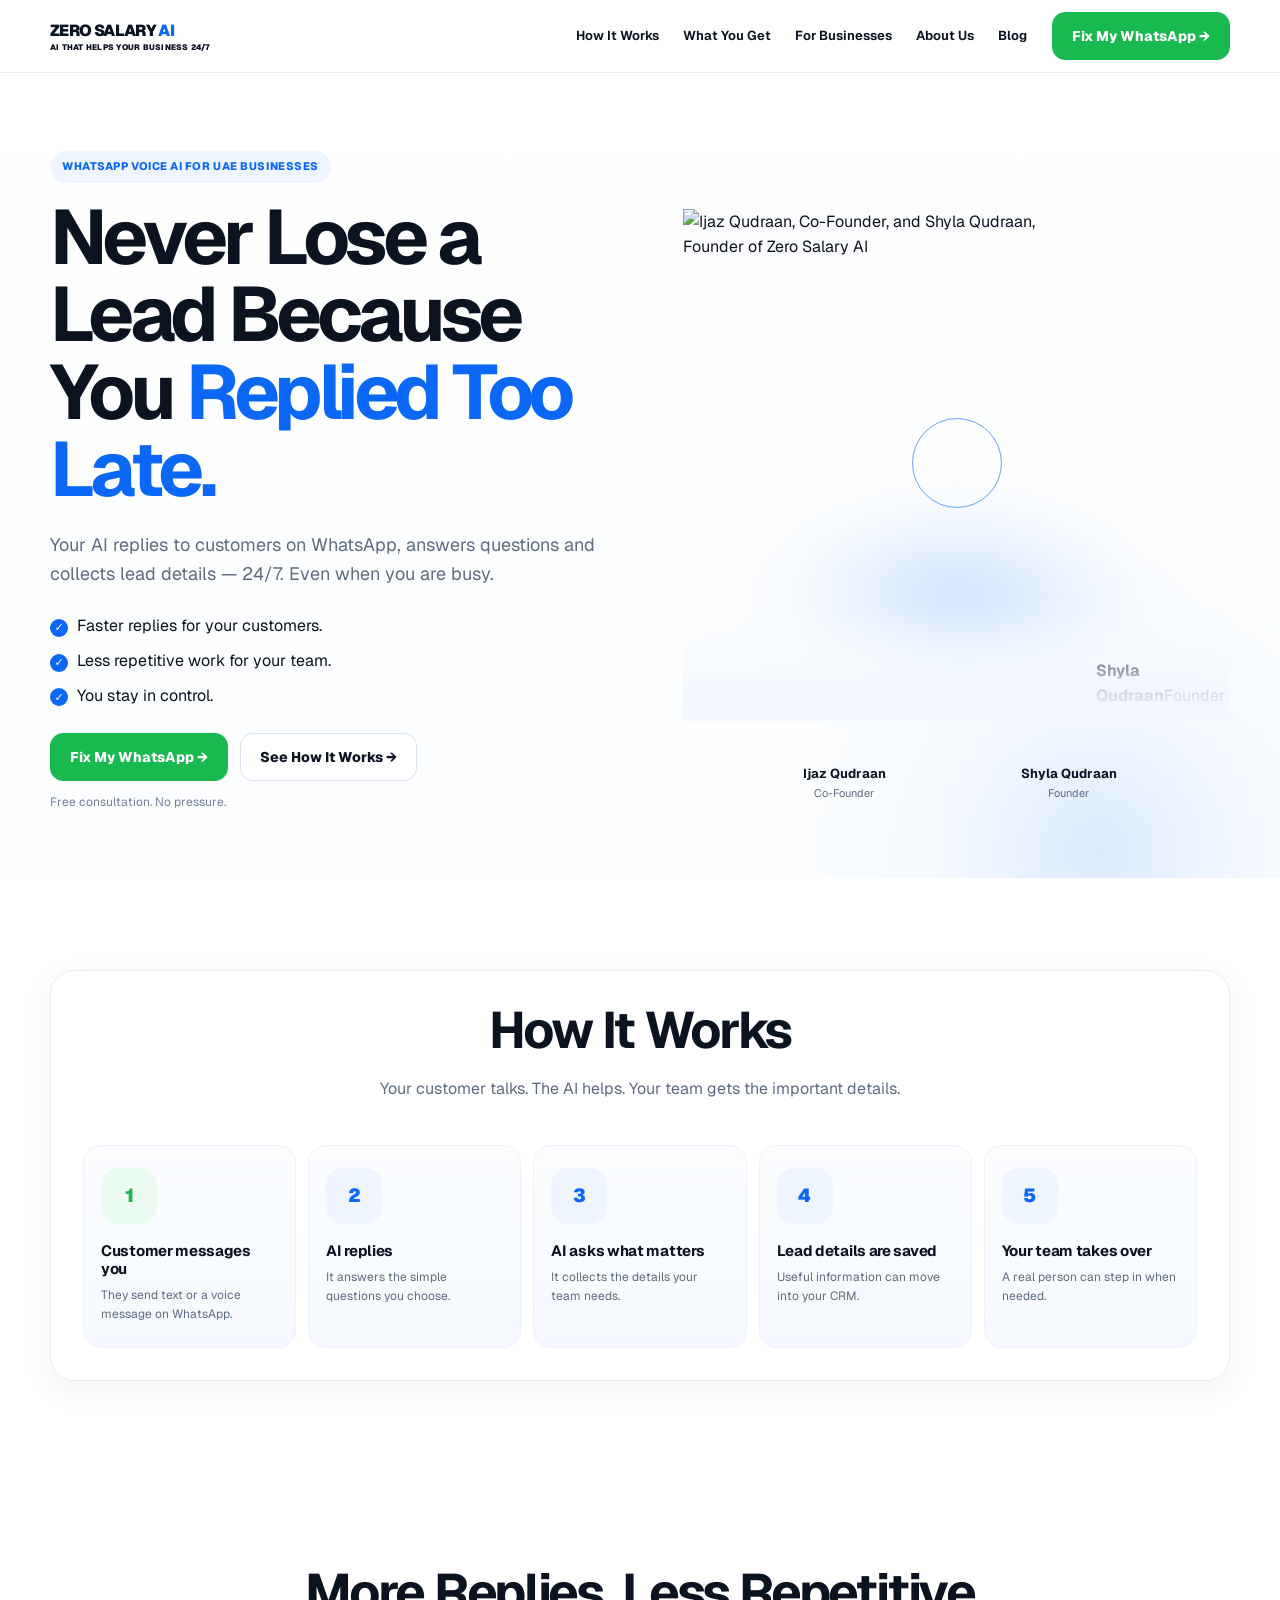
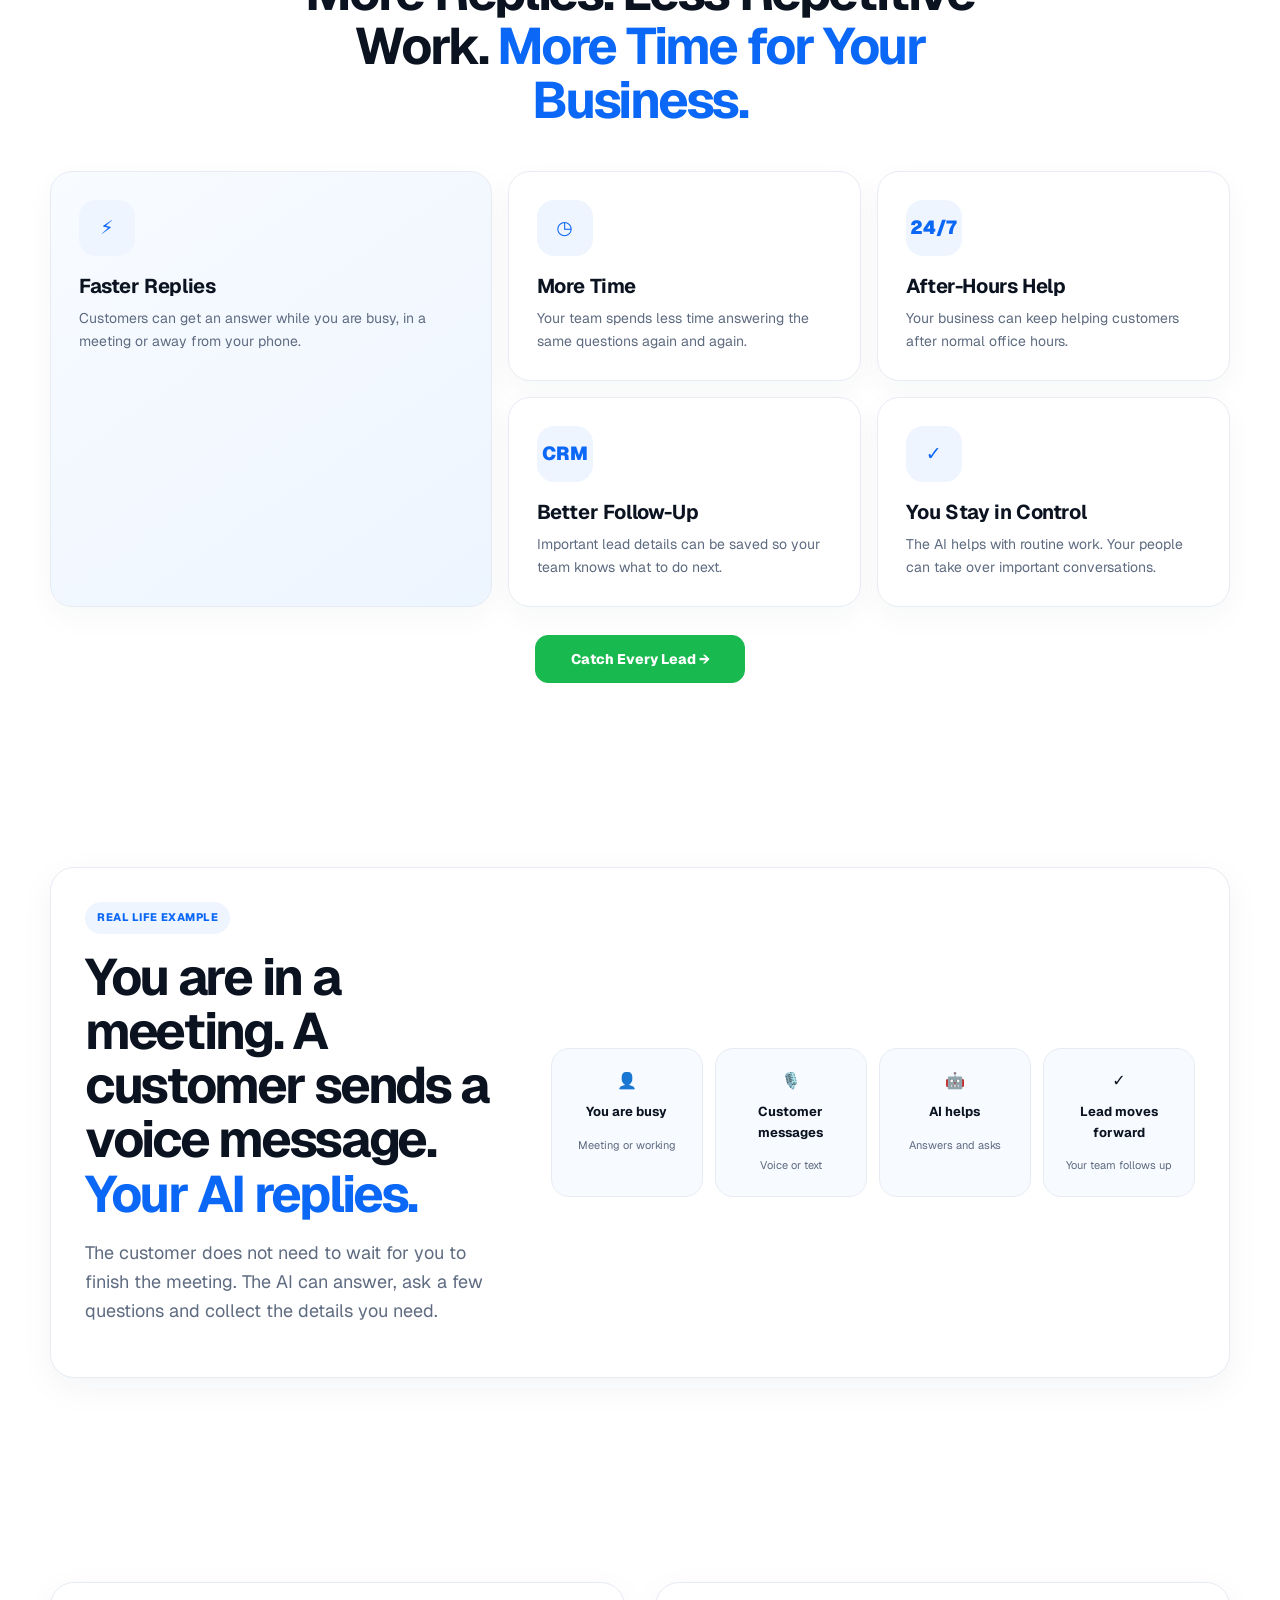
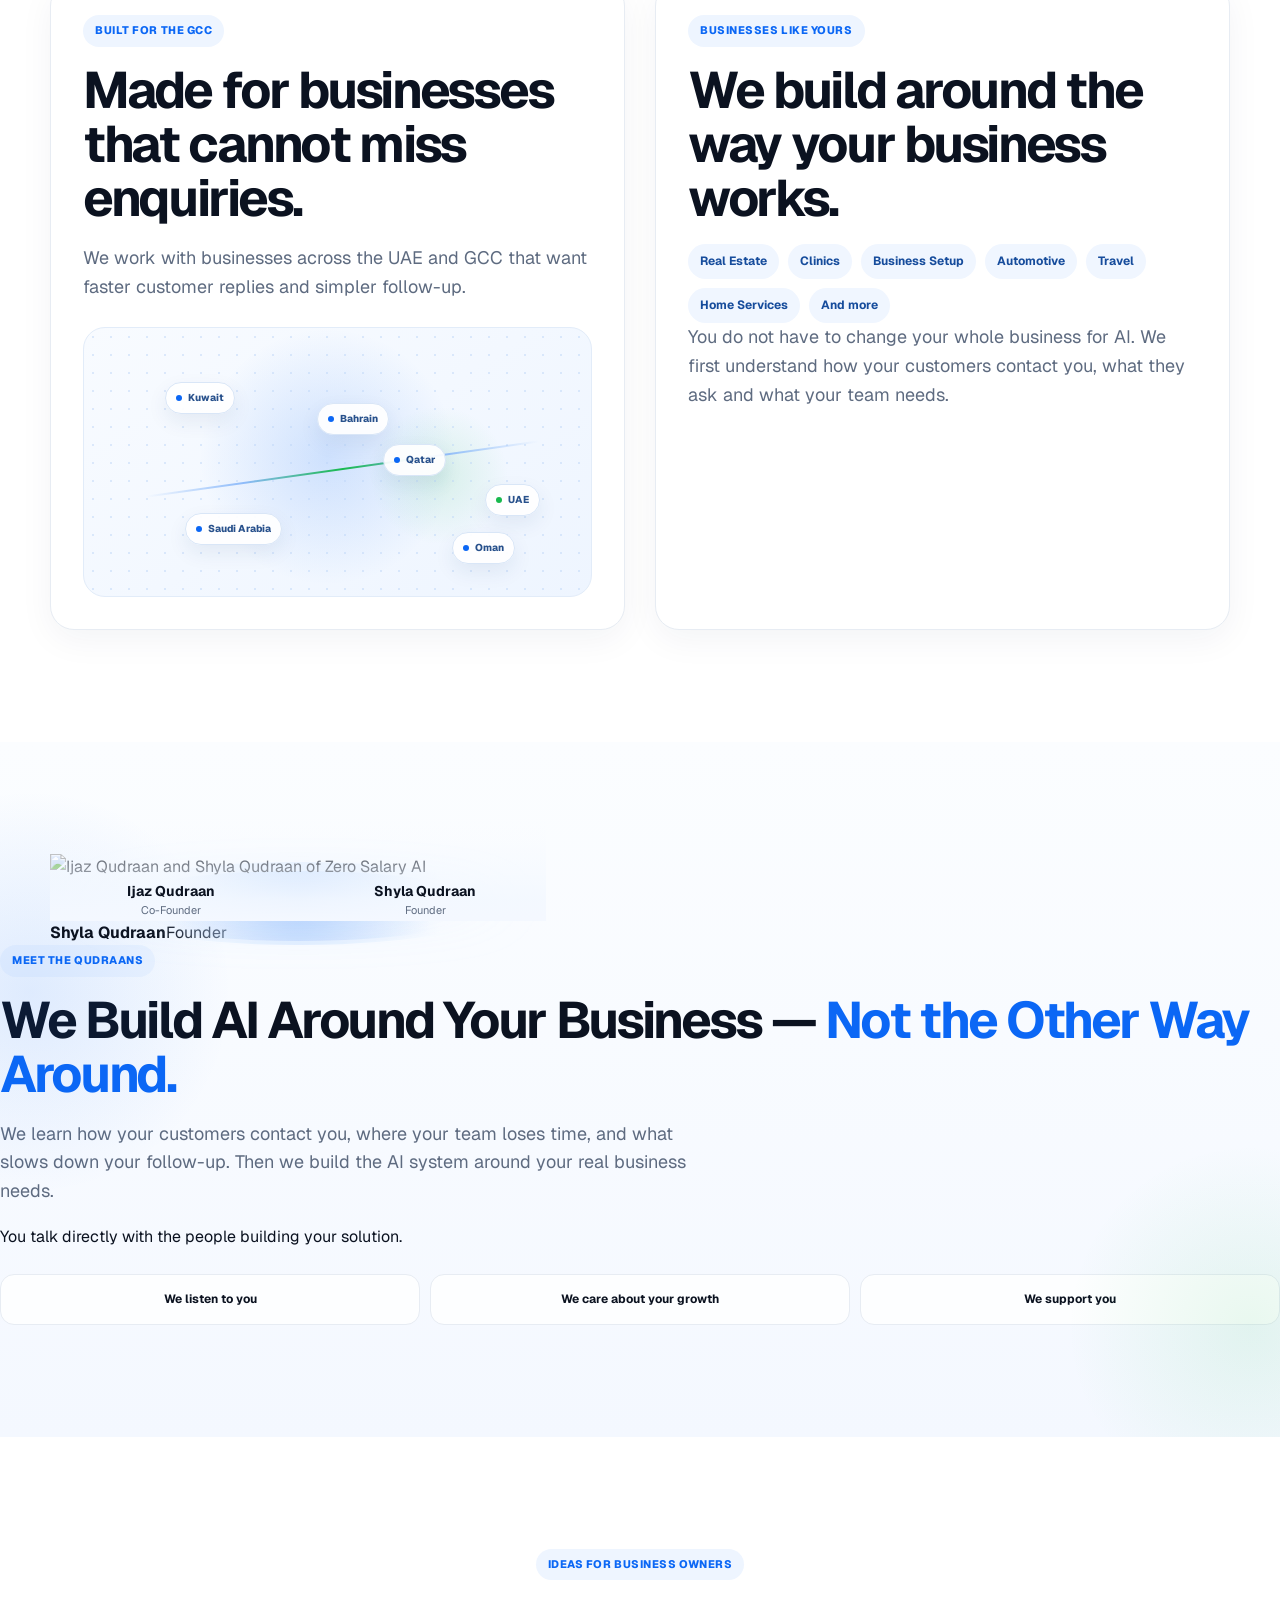
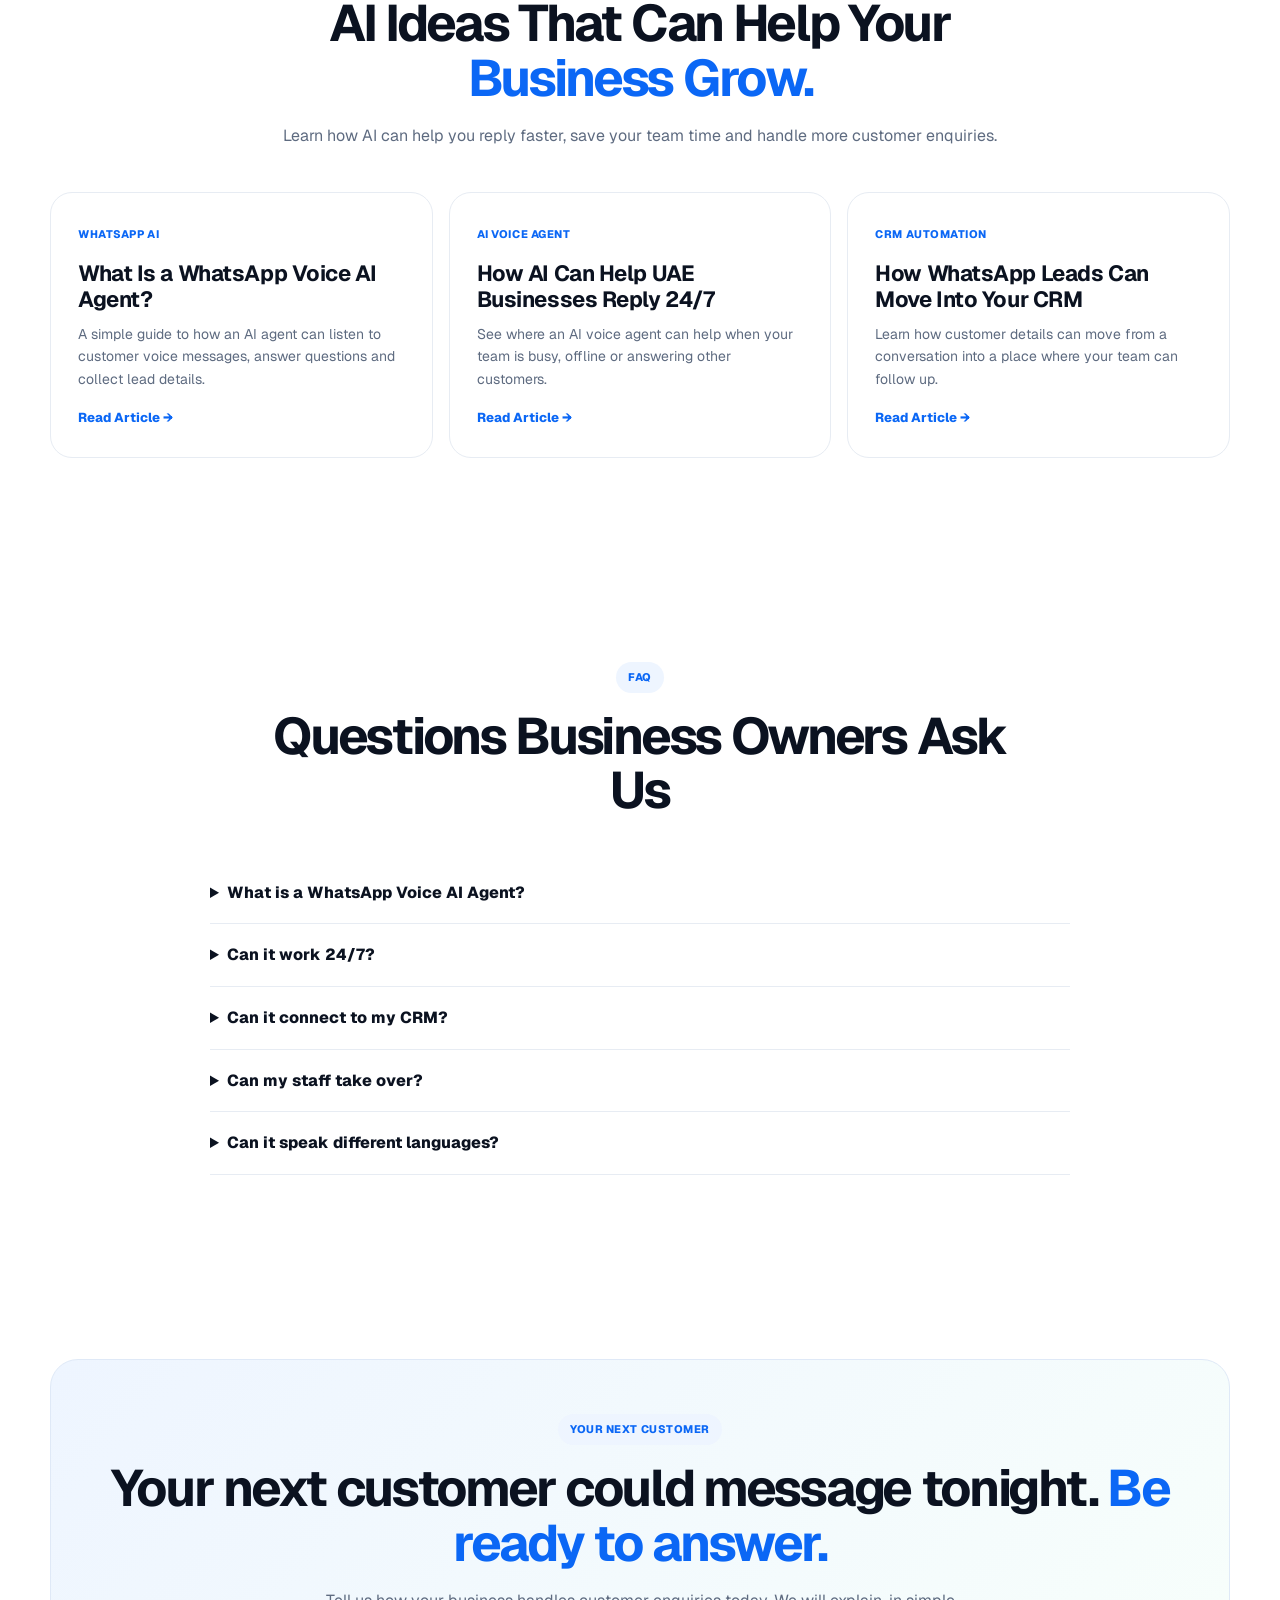
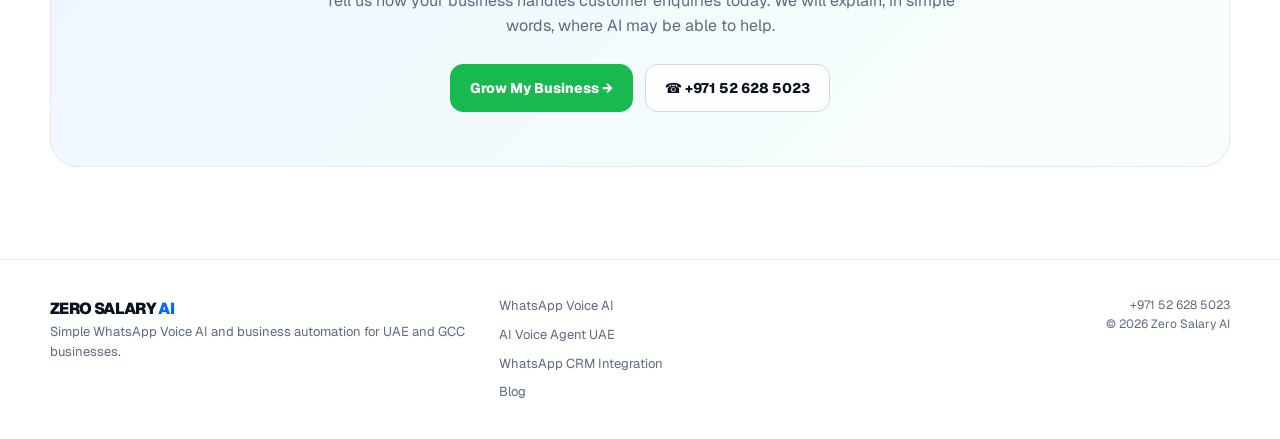
==== commit cac25098: "Add files via upload" ====
--- a/index.html
+++ b/index.html
@@ -1 +1 @@
-<!doctype html><html lang="en"><head><meta charset="utf-8"><meta name="viewport" content="width=device-width,initial-scale=1"><title>WhatsApp Voice AI for UAE Businesses | Zero Salary AI</title><meta name="description" content="Zero Salary AI builds simple WhatsApp Voice AI and AI automation for UAE and GCC businesses. Reply faster, handle enquiries 24/7 and send lead details to your CRM."><link rel="canonical" href="https://zerosalaryai.com/"><meta property="og:title" content="WhatsApp Voice AI for UAE Businesses | Zero Salary AI"><meta property="og:description" content="Zero Salary AI builds simple WhatsApp Voice AI and AI automation for UAE and GCC businesses. Reply faster, handle enquiries 24/7 and send lead details to your CRM."><meta property="og:type" content="website"><meta property="og:url" content="https://zerosalaryai.com/"><meta name="theme-color" content="#ffffff"><link rel="stylesheet" href="styles.css"></head><body><header class="header"><div class="container nav"><a class="logo" href="index.html">ZERO SALARY <span>AI</span><small class="tagline">AI THAT HELPS YOUR BUSINESS 24/7</small></a><nav class="links"><a href="index.html#how">How It Works</a><a href="index.html#benefits">What You Get</a><a href="index.html#solutions">For Businesses</a><a href="index.html#about">About Us</a><a href="blog.html">Blog</a></nav><a class="btn btn-green" href="https://wa.me/971526285023?text=Hi%2C%20I%20want%20to%20know%20how%20Zero%20Salary%20AI%20can%20help%20my%20business." target="_blank" rel="noopener">Fix My WhatsApp →</a></div></header><main><section class="hero"><div class="container hero-grid"><div class="hero-copy reveal"><span class="eyebrow">WhatsApp Voice AI for UAE Businesses</span><h1>Never Lose a Lead Because You <span class="blue">Replied Too Late.</span></h1><p class="lead">Your AI replies to customers on WhatsApp, answers questions and collects lead details — 24/7. Even when you are busy.</p><div class="checks"><div class="check">Faster replies for your customers.</div><div class="check">Less repetitive work for your team.</div><div class="check">You stay in control.</div></div><div class="actions"><a class="btn btn-green" href="https://wa.me/971526285023?text=Hi%2C%20I%20want%20to%20know%20how%20Zero%20Salary%20AI%20can%20help%20my%20business." target="_blank" rel="noopener">Fix My WhatsApp →</a><a class="btn btn-secondary" href="#how">See How It Works →</a></div><p class="micro">Free consultation. No pressure.</p></div><div class="founder-visual reveal"><div class="voice-orbit"><span></span><span></span><span></span></div><img class="founder-img" src="founders-v3.png" alt="Ijaz Qudraan, Co-Founder, and Shyla Qudraan, Founder of Zero Salary AI"><div class="founder-glass hero-glass"><div class="founder-glass-person"><strong>Ijaz Qudraan</strong><span>Co-Founder</span></div><div class="glass-divider"></div><div class="founder-glass-person"><strong>Shyla Qudraan</strong><span>Founder</span></div></div><div><strong>Shyla Qudraan</strong><span>Founder</span></div></div></div></div></div></section><section class="section" id="how"><div class="container panel bento reveal"><div class="section-head"><h2>How It Works</h2><p>Your customer talks. The AI helps. Your team gets the important details.</p></div><div class="steps"><div class="step"><div class="icon green">1</div><h3>Customer messages you</h3><p>They send text or a voice message on WhatsApp.</p></div><div class="step"><div class="icon">2</div><h3>AI replies</h3><p>It answers the simple questions you choose.</p></div><div class="step"><div class="icon">3</div><h3>AI asks what matters</h3><p>It collects the details your team needs.</p></div><div class="step"><div class="icon">4</div><h3>Lead details are saved</h3><p>Useful information can move into your CRM.</p></div><div class="step"><div class="icon">5</div><h3>Your team takes over</h3><p>A real person can step in when needed.</p></div></div></div></section><section class="section" id="benefits"><div class="container"><div class="section-head reveal"><h2>More Replies. Less Repetitive Work. <span class="blue">More Time for Your Business.</span></h2></div><div class="benefit-bento reveal"><article class="benefit feature"><div class="icon">⚡</div><h3>Faster Replies</h3><p>Customers can get an answer while you are busy, in a meeting or away from your phone.</p></article><article class="benefit"><div class="icon">◷</div><h3>More Time</h3><p>Your team spends less time answering the same questions again and again.</p></article><article class="benefit"><div class="icon">24/7</div><h3>After-Hours Help</h3><p>Your business can keep helping customers after normal office hours.</p></article><article class="benefit"><div class="icon">CRM</div><h3>Better Follow-Up</h3><p>Important lead details can be saved so your team knows what to do next.</p></article><article class="benefit"><div class="icon">✓</div><h3>You Stay in Control</h3><p>The AI helps with routine work. Your people can take over important conversations.</p></article></div><div class="actions centered mid-cta"><a class="btn btn-green" href="https://wa.me/971526285023?text=Hi%2C%20I%20want%20a%20free%20consultation%20for%20my%20business." target="_blank" rel="noopener">Catch Every Lead →</a></div></div></section><section class="section"><div class="container panel story reveal"><div><span class="eyebrow">Real Life Example</span><h2>You are in a meeting. A customer sends a voice message. <span class="blue">Your AI replies.</span></h2><p class="lead">The customer does not need to wait for you to finish the meeting. The AI can answer, ask a few questions and collect the details you need.</p></div><div class="story-flow"><div class="mini">👤<b>You are busy</b><span>Meeting or working</span></div><div class="mini">🎙️<b>Customer messages</b><span>Voice or text</span></div><div class="mini">🤖<b>AI helps</b><span>Answers and asks</span></div><div class="mini">✓<b>Lead moves forward</b><span>Your team follows up</span></div></div></div></section><section class="section" id="solutions"><div class="container two"><div class="panel box reveal"><span class="eyebrow">Built for the GCC</span><h2>Made for businesses that cannot miss enquiries.</h2><p class="lead">We work with businesses across the UAE and GCC that want faster customer replies and simpler follow-up.</p><div class="gcc-visual" aria-label="GCC business coverage"><div class="gulf-line"></div><span class="node n1">Kuwait</span><span class="node n2">Bahrain</span><span class="node n3">Qatar</span><span class="node n4 hot">UAE</span><span class="node n5">Saudi Arabia</span><span class="node n6">Oman</span></div></div><div class="panel box reveal"><span class="eyebrow">Businesses Like Yours</span><h2>We build around the way your business works.</h2><div class="chips"><span class="chip">Real Estate</span><span class="chip">Clinics</span><span class="chip">Business Setup</span><span class="chip">Automotive</span><span class="chip">Travel</span><span class="chip">Home Services</span><span class="chip">And more</span></div><p class="lead">You do not have to change your whole business for AI. We first understand how your customers contact you, what they ask and what your team needs.</p></div></div></section><section class="section founder-section" id="about"><div class="container founder-grid reveal"><div class="founder-photo-wrap"><div class="founder-glow"></div><img class="founder-small" src="founders-v3.png" alt="Ijaz Qudraan and Shyla Qudraan of Zero Salary AI"><div class="founder-glass section-glass"><div class="founder-glass-person"><strong>Ijaz Qudraan</strong><span>Co-Founder</span></div><div class="glass-divider"></div><div class="founder-glass-person"><strong>Shyla Qudraan</strong><span>Founder</span></div></div><div><strong>Shyla Qudraan</strong><span>Founder</span></div></div></div><div><span class="eyebrow">Meet The Qudraans</span><h2>We Build AI Around Your Business — <span class="blue">Not the Other Way Around.</span></h2><p class="lead">We learn how your customers contact you, where your team loses time, and what slows down your follow-up. Then we build the AI system around your real business needs.</p><p>You talk directly with the people building your solution.</p><div class="values"><div class="value">We listen to you</div><div class="value">We care about your growth</div><div class="value">We support you</div></div></div></div></section><section class="section" id="blog"><div class="container"><div class="section-head reveal"><span class="eyebrow">Ideas for Business Owners</span><h2>AI Ideas That Can Help Your <span class="blue">Business Grow.</span></h2><p>Learn how AI can help you reply faster, save your team time and handle more customer enquiries.</p></div><div class="blog-grid reveal"><article class="blog-card"><span>WhatsApp AI</span><h3>What Is a WhatsApp Voice AI Agent?</h3><p>A simple guide to how an AI agent can listen to customer voice messages, answer questions and collect lead details.</p><a href="blog/what-is-whatsapp-voice-ai-agent.html">Read Article →</a></article><article class="blog-card"><span>AI Voice Agent</span><h3>How AI Can Help UAE Businesses Reply 24/7</h3><p>See where an AI voice agent can help when your team is busy, offline or answering other customers.</p><a href="ai-voice-agent-uae.html">Read Article →</a></article><article class="blog-card"><span>CRM Automation</span><h3>How WhatsApp Leads Can Move Into Your CRM</h3><p>Learn how customer details can move from a conversation into a place where your team can follow up.</p><a href="whatsapp-crm-integration.html">Read Article →</a></article></div></div></section><section class="section"><div class="container faq reveal"><div class="section-head"><span class="eyebrow">FAQ</span><h2>Questions Business Owners Ask Us</h2></div><details><summary>What is a WhatsApp Voice AI Agent?</summary><p>It is an AI system that can help with customer conversations on WhatsApp, including supported voice messages. It can answer simple questions and collect useful details.</p></details><details><summary>Can it work 24/7?</summary><p>Yes. It can be set up to help customers outside your normal office hours.</p></details><details><summary>Can it connect to my CRM?</summary><p>Yes. We can connect supported CRM systems and workflows so useful lead details can move to your team.</p></details><details><summary>Can my staff take over?</summary><p>Yes. Your team stays in control and can take over when a customer needs a real person.</p></details><details><summary>Can it speak different languages?</summary><p>We can build multilingual conversations using languages supported by the selected AI tools.</p></details></div></section><section class="section"><div class="container cta reveal"><span class="eyebrow">Your Next Customer</span><h2>Your next customer could message tonight. <span class="blue">Be ready to answer.</span></h2><p>Tell us how your business handles customer enquiries today. We will explain, in simple words, where AI may be able to help.</p><div class="actions centered"><a class="btn btn-green" href="https://wa.me/971526285023?text=Hi%2C%20I%20want%20to%20know%20how%20Zero%20Salary%20AI%20can%20help%20my%20business." target="_blank" rel="noopener">Grow My Business →</a><a class="btn" href="tel:+971526285023">☎ +971 52 628 5023</a></div></div></section></main><a class="mobile-whatsapp" href="https://wa.me/971526285023?text=Hi%2C%20I%20want%20to%20know%20how%20Zero%20Salary%20AI%20can%20help%20my%20business." target="_blank" rel="noopener">Fix My WhatsApp →</a><footer class="footer"><div class="container footer-grid"><div><div class="logo">ZERO SALARY <span>AI</span></div><p class="small"> WhatsApp Voice AI and business automation for UAE and GCC businesses.</p></div><div class="footer-links"><a href="whatsapp-voice-ai.html">WhatsApp Voice AI</a><a href="ai-voice-agent-uae.html">AI Voice Agent UAE</a><a href="whatsapp-crm-integration.html">WhatsApp CRM Integration</a><a href="blog.html">Blog</a></div><div class="footer-end"><div>+971 52 628 5023</div><div>© 2026 Zero Salary AI</div></div></div></footer><script src="script.js"></script></body></html>
+<!doctype html><html lang="en"><head><meta charset="utf-8"><meta name="viewport" content="width=device-width,initial-scale=1"><title>WhatsApp Voice AI for UAE Businesses | Zero Salary AI</title><meta name="description" content="Zero Salary AI builds simple WhatsApp Voice AI and AI automation for UAE and GCC businesses. Reply faster, handle enquiries 24/7 and send lead details to your CRM."><link rel="canonical" href="https://zerosalaryai.com/"><meta property="og:title" content="WhatsApp Voice AI for UAE Businesses | Zero Salary AI"><meta property="og:description" content="Zero Salary AI builds simple WhatsApp Voice AI and AI automation for UAE and GCC businesses. Reply faster, handle enquiries 24/7 and send lead details to your CRM."><meta property="og:type" content="website"><meta property="og:url" content="https://zerosalaryai.com/"><meta name="theme-color" content="#ffffff"><link rel="stylesheet" href="styles.css"></head><body><header class="header"><div class="container nav"><a class="logo" href="index.html">ZERO SALARY <span>AI</span><small class="tagline">AI THAT HELPS YOUR BUSINESS 24/7</small></a><nav class="links"><a href="index.html#how">How It Works</a><a href="index.html#benefits">What You Get</a><a href="index.html#solutions">For Businesses</a><a href="index.html#about">About Us</a><a href="blog.html">Blog</a></nav><a class="btn btn-green" href="https://wa.me/971526285023?text=Hi%2C%20I%20want%20to%20know%20how%20Zero%20Salary%20AI%20can%20help%20my%20business." target="_blank" rel="noopener">Fix My WhatsApp →</a></div></header><main><section class="hero"><div class="container hero-grid"><div class="hero-copy reveal"><span class="eyebrow">WhatsApp Voice AI for UAE Businesses</span><h1>Never Lose a Lead Because You <span class="blue">Replied Too Late.</span></h1><p class="lead">Your AI replies to customers on WhatsApp, answers questions and collects lead details — 24/7. Even when you are busy.</p><div class="checks"><div class="check">Faster replies for your customers.</div><div class="check">Less repetitive work for your team.</div><div class="check">You stay in control.</div></div><div class="actions"><a class="btn btn-green" href="https://wa.me/971526285023?text=Hi%2C%20I%20want%20to%20know%20how%20Zero%20Salary%20AI%20can%20help%20my%20business." target="_blank" rel="noopener">Fix My WhatsApp →</a><a class="btn btn-secondary" href="#how">See How It Works →</a></div><p class="micro">Free consultation. No pressure.</p></div><div class="founder-visual reveal"><div class="voice-orbit"><span></span><span></span><span></span></div><img class="founder-img" src="assets/founders-v3.png" alt="Ijaz Qudraan, Co-Founder, and Shyla Qudraan, Founder of Zero Salary AI"><div class="founder-fade"></div><div class="names"><div><strong>Ijaz Qudraan</strong><span>Co-Founder</span></div><div><strong>Shyla Qudraan</strong><span>Founder</span></div></div><div><strong>Shyla Qudraan</strong><span>Founder</span></div></div></div></div></div></section><section class="section" id="how"><div class="container panel bento reveal"><div class="section-head"><h2>How It Works</h2><p>Your customer talks. The AI helps. Your team gets the important details.</p></div><div class="steps"><div class="step"><div class="icon green">1</div><h3>Customer messages you</h3><p>They send text or a voice message on WhatsApp.</p></div><div class="step"><div class="icon">2</div><h3>AI replies</h3><p>It answers the simple questions you choose.</p></div><div class="step"><div class="icon">3</div><h3>AI asks what matters</h3><p>It collects the details your team needs.</p></div><div class="step"><div class="icon">4</div><h3>Lead details are saved</h3><p>Useful information can move into your CRM.</p></div><div class="step"><div class="icon">5</div><h3>Your team takes over</h3><p>A real person can step in when needed.</p></div></div></div></section><section class="section" id="benefits"><div class="container"><div class="section-head reveal"><h2>More Replies. Less Repetitive Work. <span class="blue">More Time for Your Business.</span></h2></div><div class="benefit-bento reveal"><article class="benefit feature"><div class="icon">⚡</div><h3>Faster Replies</h3><p>Customers can get an answer while you are busy, in a meeting or away from your phone.</p></article><article class="benefit"><div class="icon">◷</div><h3>More Time</h3><p>Your team spends less time answering the same questions again and again.</p></article><article class="benefit"><div class="icon">24/7</div><h3>After-Hours Help</h3><p>Your business can keep helping customers after normal office hours.</p></article><article class="benefit"><div class="icon">CRM</div><h3>Better Follow-Up</h3><p>Important lead details can be saved so your team knows what to do next.</p></article><article class="benefit"><div class="icon">✓</div><h3>You Stay in Control</h3><p>The AI helps with routine work. Your people can take over important conversations.</p></article></div><div class="actions centered mid-cta"><a class="btn btn-green" href="https://wa.me/971526285023?text=Hi%2C%20I%20want%20a%20free%20consultation%20for%20my%20business." target="_blank" rel="noopener">Catch Every Lead →</a></div></div></section><section class="section"><div class="container panel story reveal"><div><span class="eyebrow">Real Life Example</span><h2>You are in a meeting. A customer sends a voice message. <span class="blue">Your AI replies.</span></h2><p class="lead">The customer does not need to wait for you to finish the meeting. The AI can answer, ask a few questions and collect the details you need.</p></div><div class="story-flow"><div class="mini">👤<b>You are busy</b><span>Meeting or working</span></div><div class="mini">🎙️<b>Customer messages</b><span>Voice or text</span></div><div class="mini">🤖<b>AI helps</b><span>Answers and asks</span></div><div class="mini">✓<b>Lead moves forward</b><span>Your team follows up</span></div></div></div></section><section class="section" id="solutions"><div class="container two"><div class="panel box reveal"><span class="eyebrow">Built for the GCC</span><h2>Made for businesses that cannot miss enquiries.</h2><p class="lead">We work with businesses across the UAE and GCC that want faster customer replies and simpler follow-up.</p><div class="gcc-visual" aria-label="GCC business coverage"><div class="gulf-line"></div><span class="node n1">Kuwait</span><span class="node n2">Bahrain</span><span class="node n3">Qatar</span><span class="node n4 hot">UAE</span><span class="node n5">Saudi Arabia</span><span class="node n6">Oman</span></div></div><div class="panel box reveal"><span class="eyebrow">Businesses Like Yours</span><h2>We build around the way your business works.</h2><div class="chips"><span class="chip">Real Estate</span><span class="chip">Clinics</span><span class="chip">Business Setup</span><span class="chip">Automotive</span><span class="chip">Travel</span><span class="chip">Home Services</span><span class="chip">And more</span></div><p class="lead">You do not have to change your whole business for AI. We first understand how your customers contact you, what they ask and what your team needs.</p></div></div></section><section class="section founder-section" id="about"><div class="container founder-grid reveal"><div class="founder-photo-wrap"><div class="founder-glow"></div><img class="founder-small" src="assets/founders-v3.png" alt="Ijaz Qudraan and Shyla Qudraan of Zero Salary AI"><div class="founder-fade"></div><div class="founder-name-row"><div><strong>Ijaz Qudraan</strong><span>Co-Founder</span></div><div><strong>Shyla Qudraan</strong><span>Founder</span></div></div><div><strong>Shyla Qudraan</strong><span>Founder</span></div></div></div><div><span class="eyebrow">Meet The Qudraans</span><h2>We Build AI Around Your Business — <span class="blue">Not the Other Way Around.</span></h2><p class="lead">We learn how your customers contact you, where your team loses time, and what slows down your follow-up. Then we build the AI system around your real business needs.</p><p>You talk directly with the people building your solution.</p><div class="values"><div class="value">We listen to you</div><div class="value">We care about your growth</div><div class="value">We support you</div></div></div></div></section><section class="section" id="blog"><div class="container"><div class="section-head reveal"><span class="eyebrow">Ideas for Business Owners</span><h2>AI Ideas That Can Help Your <span class="blue">Business Grow.</span></h2><p>Learn how AI can help you reply faster, save your team time and handle more customer enquiries.</p></div><div class="blog-grid reveal"><article class="blog-card"><span>WhatsApp AI</span><h3>What Is a WhatsApp Voice AI Agent?</h3><p>A simple guide to how an AI agent can listen to customer voice messages, answer questions and collect lead details.</p><a href="blog/what-is-whatsapp-voice-ai-agent.html">Read Article →</a></article><article class="blog-card"><span>AI Voice Agent</span><h3>How AI Can Help UAE Businesses Reply 24/7</h3><p>See where an AI voice agent can help when your team is busy, offline or answering other customers.</p><a href="ai-voice-agent-uae.html">Read Article →</a></article><article class="blog-card"><span>CRM Automation</span><h3>How WhatsApp Leads Can Move Into Your CRM</h3><p>Learn how customer details can move from a conversation into a place where your team can follow up.</p><a href="whatsapp-crm-integration.html">Read Article →</a></article></div></div></section><section class="section"><div class="container faq reveal"><div class="section-head"><span class="eyebrow">FAQ</span><h2>Questions Business Owners Ask Us</h2></div><details><summary>What is a WhatsApp Voice AI Agent?</summary><p>It is an AI system that can help with customer conversations on WhatsApp, including supported voice messages. It can answer simple questions and collect useful details.</p></details><details><summary>Can it work 24/7?</summary><p>Yes. It can be set up to help customers outside your normal office hours.</p></details><details><summary>Can it connect to my CRM?</summary><p>Yes. We can connect supported CRM systems and workflows so useful lead details can move to your team.</p></details><details><summary>Can my staff take over?</summary><p>Yes. Your team stays in control and can take over when a customer needs a real person.</p></details><details><summary>Can it speak different languages?</summary><p>We can build multilingual conversations using languages supported by the selected AI tools.</p></details></div></section><section class="section"><div class="container cta reveal"><span class="eyebrow">Your Next Customer</span><h2>Your next customer could message tonight. <span class="blue">Be ready to answer.</span></h2><p>Tell us how your business handles customer enquiries today. We will explain, in simple words, where AI may be able to help.</p><div class="actions centered"><a class="btn btn-green" href="https://wa.me/971526285023?text=Hi%2C%20I%20want%20to%20know%20how%20Zero%20Salary%20AI%20can%20help%20my%20business." target="_blank" rel="noopener">Grow My Business →</a><a class="btn" href="tel:+971526285023">☎ +971 52 628 5023</a></div></div></section></main><a class="mobile-whatsapp" href="https://wa.me/971526285023?text=Hi%2C%20I%20want%20to%20know%20how%20Zero%20Salary%20AI%20can%20help%20my%20business." target="_blank" rel="noopener">Fix My WhatsApp →</a><footer class="footer"><div class="container footer-grid"><div><div class="logo">ZERO SALARY <span>AI</span></div><p class="small">Simple WhatsApp Voice AI and business automation for UAE and GCC businesses.</p></div><div class="footer-links"><a href="whatsapp-voice-ai.html">WhatsApp Voice AI</a><a href="ai-voice-agent-uae.html">AI Voice Agent UAE</a><a href="whatsapp-crm-integration.html">WhatsApp CRM Integration</a><a href="blog.html">Blog</a></div><div class="footer-end"><div>+971 52 628 5023</div><div>© 2026 Zero Salary AI</div></div></div></footer><script src="script.js"></script></body></html>
--- a/styles.css
+++ b/styles.css
@@ -16,17 +16,144 @@
 @media(max-width:640px){.hero-grid{gap:38px}.founder-visual{padding-bottom:62px}.voice-orbit{width:330px;height:330px;top:54px}.gcc-visual{height:250px}.node{font-size:9px;padding:6px 8px}.n1{left:7%}.n2{left:38%}.n3{left:55%}.n4{right:4%}.n5{left:10%}.n6{right:7%}#solutions,#about,#blog{padding-top:78px;padding-bottom:78px}.two{gap:32px}.founder-grid{gap:36px}}
 @media(prefers-reduced-motion:reduce){.voice-orbit span,.founder-section:before,.founder-section:after,.founder-glow{animation:none}}
 
-/* V5 — glowing founder glass platforms */
-.founder-visual,.founder-photo-wrap{position:relative;overflow:visible}
-.founder-glass{position:absolute;left:5%;right:5%;bottom:0;z-index:9;display:grid;grid-template-columns:1fr auto 1fr;align-items:center;gap:16px;padding:16px 22px;border-radius:20px;background:linear-gradient(180deg,rgba(255,255,255,.76),rgba(229,242,255,.50));border:1px solid rgba(255,255,255,.94);backdrop-filter:blur(22px) saturate(155%);-webkit-backdrop-filter:blur(22px) saturate(155%);box-shadow:0 18px 45px rgba(25,63,119,.12),inset 0 1px 0 rgba(255,255,255,.98),0 0 0 1px rgba(96,165,250,.12),0 0 28px rgba(59,130,246,.20)}
-.founder-glass:before,.founder-glass:after{content:"";position:absolute;top:50%;width:40px;height:2px;transform:translateY(-50%);background:linear-gradient(90deg,transparent,rgba(96,165,250,.82),transparent)}
-.founder-glass:before{left:-18px}.founder-glass:after{right:-18px}
-.founder-glass-person{text-align:center}.founder-glass-person strong{display:block;font-size:14px;line-height:1.2;color:var(--ink)}.founder-glass-person span{display:block;margin-top:4px;font-size:11px;color:#5f6b7c}
-.glass-divider{width:1px;height:42px;background:linear-gradient(180deg,transparent,rgba(129,155,191,.48),transparent)}
-.hero-glass{bottom:6px}.section-glass{bottom:4px}
-.founder-visual .founder-img,.founder-photo-wrap .founder-small{margin-bottom:34px}
-.btn-green{box-shadow:0 12px 28px rgba(24,185,78,.18)}.btn-green:hover{box-shadow:0 16px 36px rgba(24,185,78,.25)}.btn-secondary{background:#fff;color:var(--ink);border:1px solid #d9e3ef}
-.article.reveal{opacity:1!important;transform:none!important}
-@media(max-width:640px){.founder-glass{left:4%;right:4%;padding:14px 13px;gap:9px;border-radius:18px}.founder-glass-person strong{font-size:13px}.founder-glass-person span{font-size:10px}.glass-divider{height:36px}.founder-visual .founder-img,.founder-photo-wrap .founder-small{margin-bottom:40px}.founder-visual{padding-bottom:48px}.founder-photo-wrap{padding-bottom:48px}}
 
-.mid-cta{margin-top:28px}.mid-cta .btn{min-width:210px}
+/* =========================================================
+   V4 FINAL — Founder treatment: Soft Blue Glow + Fade
+   No glass platform. Keeps V4 layout and founder name rows.
+   ========================================================= */
+
+.founder-visual,
+.founder-photo-wrap{
+  position:relative;
+  isolation:isolate;
+}
+
+/* Soft blue light behind the founders */
+.founder-visual::after{
+  content:"";
+  position:absolute;
+  z-index:1;
+  left:7%;
+  right:7%;
+  bottom:42px;
+  height:44%;
+  border-radius:50%;
+  background:
+    radial-gradient(ellipse at center,
+      rgba(11,103,245,.18) 0%,
+      rgba(96,165,250,.11) 34%,
+      rgba(219,234,254,.08) 54%,
+      transparent 74%);
+  filter:blur(22px);
+  pointer-events:none;
+}
+
+.founder-photo-wrap::after{
+  content:"";
+  position:absolute;
+  z-index:1;
+  left:5%;
+  right:5%;
+  bottom:18px;
+  height:52%;
+  border-radius:50%;
+  background:
+    radial-gradient(ellipse at center,
+      rgba(11,103,245,.16) 0%,
+      rgba(96,165,250,.10) 35%,
+      rgba(219,234,254,.07) 56%,
+      transparent 76%);
+  filter:blur(24px);
+  pointer-events:none;
+}
+
+/* Fade the hard bottom crop into the white / pale-blue page */
+.founder-fade{
+  position:absolute;
+  z-index:4;
+  left:0;
+  right:0;
+  bottom:34px;
+  height:112px;
+  pointer-events:none;
+  background:
+    linear-gradient(
+      to bottom,
+      rgba(250,252,255,0) 0%,
+      rgba(247,250,255,.18) 18%,
+      rgba(244,249,255,.54) 50%,
+      rgba(242,247,255,.88) 76%,
+      rgba(244,248,255,1) 100%
+    );
+}
+
+.founder-photo-wrap .founder-fade{
+  bottom:24px;
+  height:100px;
+  background:
+    linear-gradient(
+      to bottom,
+      rgba(250,252,255,0) 0%,
+      rgba(247,250,255,.20) 20%,
+      rgba(244,249,255,.58) 52%,
+      rgba(243,248,255,.90) 78%,
+      rgba(244,248,255,1) 100%
+    );
+}
+
+/* Keep photo above the glow, below the fade */
+.founder-img,
+.founder-small{
+  position:relative;
+  z-index:2;
+}
+
+/* Keep founder names crisp and above the fade */
+.names,
+.founder-name-row{
+  z-index:6;
+}
+
+/* CTA polish */
+.btn-secondary{
+  background:#fff;
+  color:var(--ink);
+  border:1px solid #D7E2EF;
+}
+.mid-cta{
+  margin-top:28px;
+}
+.mid-cta .btn{
+  min-width:210px;
+}
+
+/* Long article must always remain readable on mobile */
+.article.reveal{
+  opacity:1 !important;
+  transform:none !important;
+}
+
+@media(max-width:640px){
+  .founder-visual::after{
+    left:0;
+    right:0;
+    bottom:44px;
+    height:38%;
+    filter:blur(18px);
+  }
+  .founder-visual .founder-fade{
+    bottom:38px;
+    height:92px;
+  }
+  .founder-photo-wrap::after{
+    left:0;
+    right:0;
+    bottom:26px;
+    height:44%;
+    filter:blur(20px);
+  }
+  .founder-photo-wrap .founder-fade{
+    bottom:18px;
+    height:86px;
+  }
+}
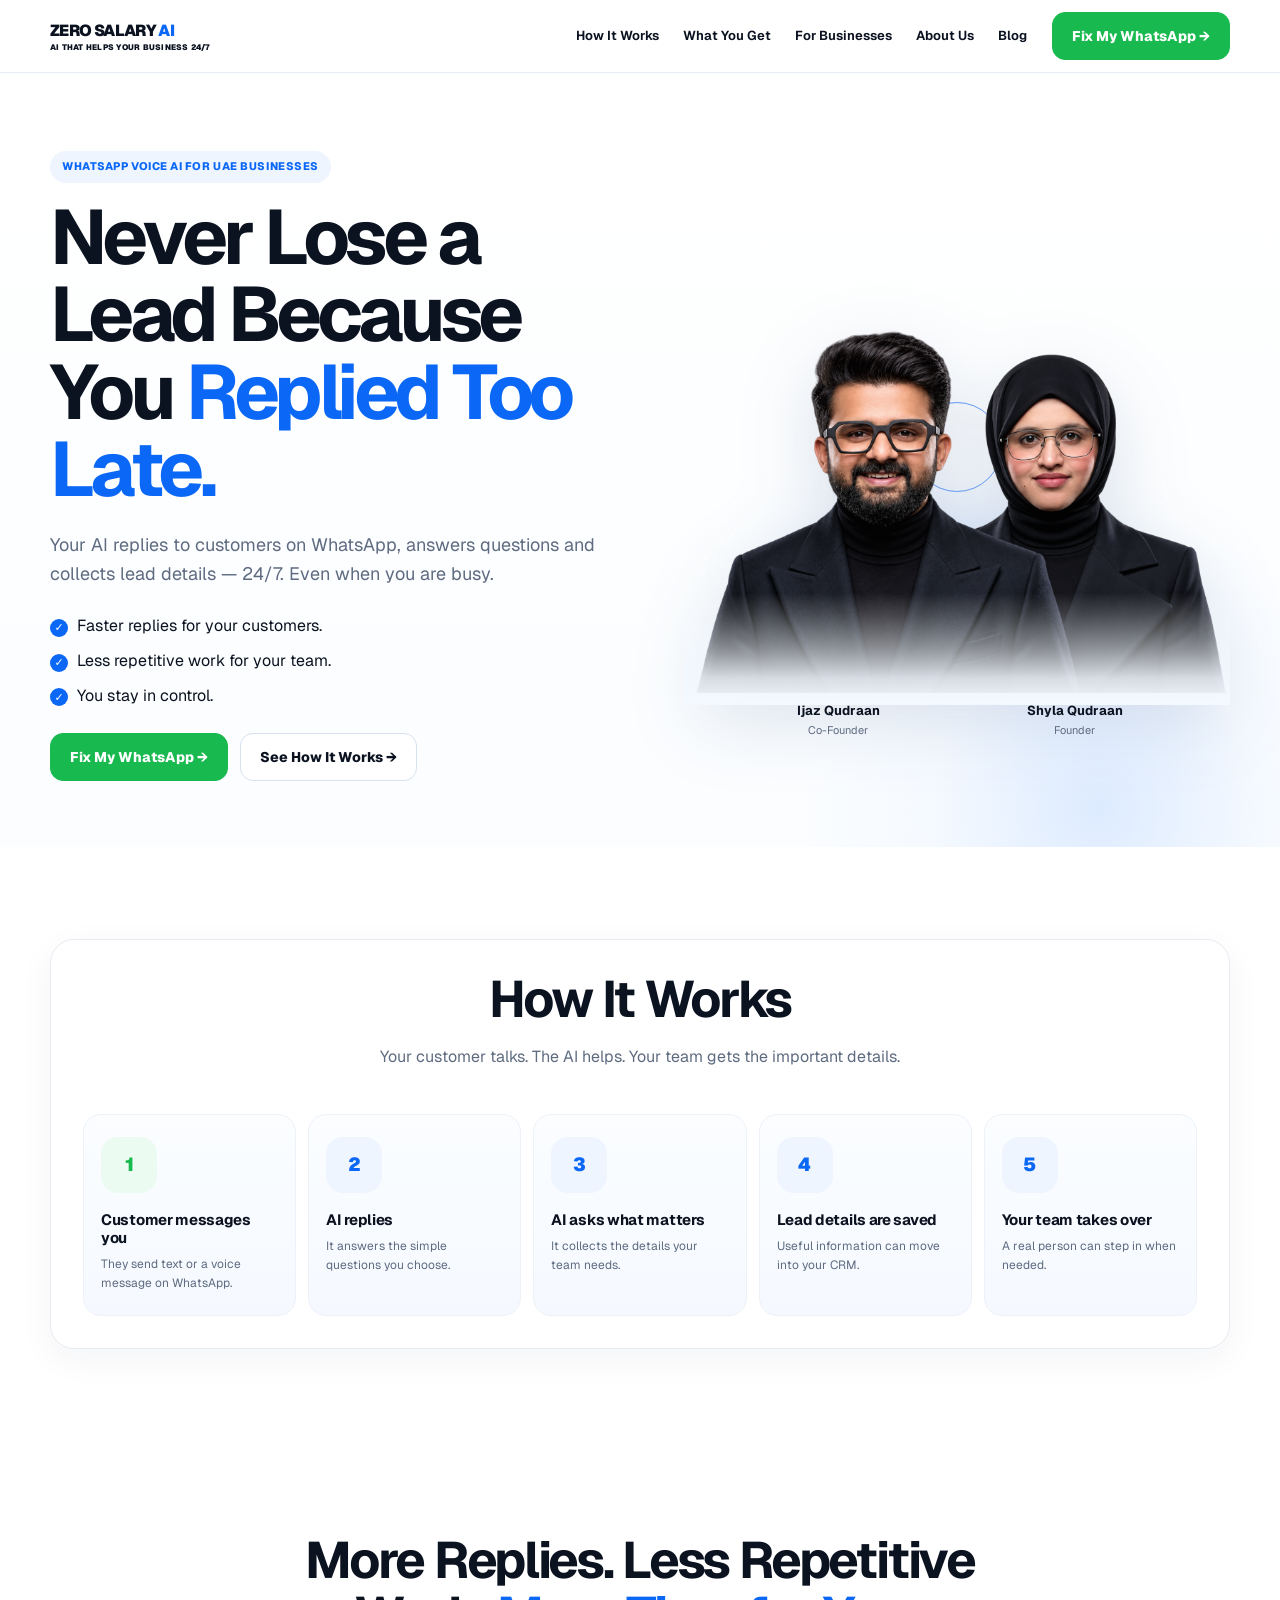
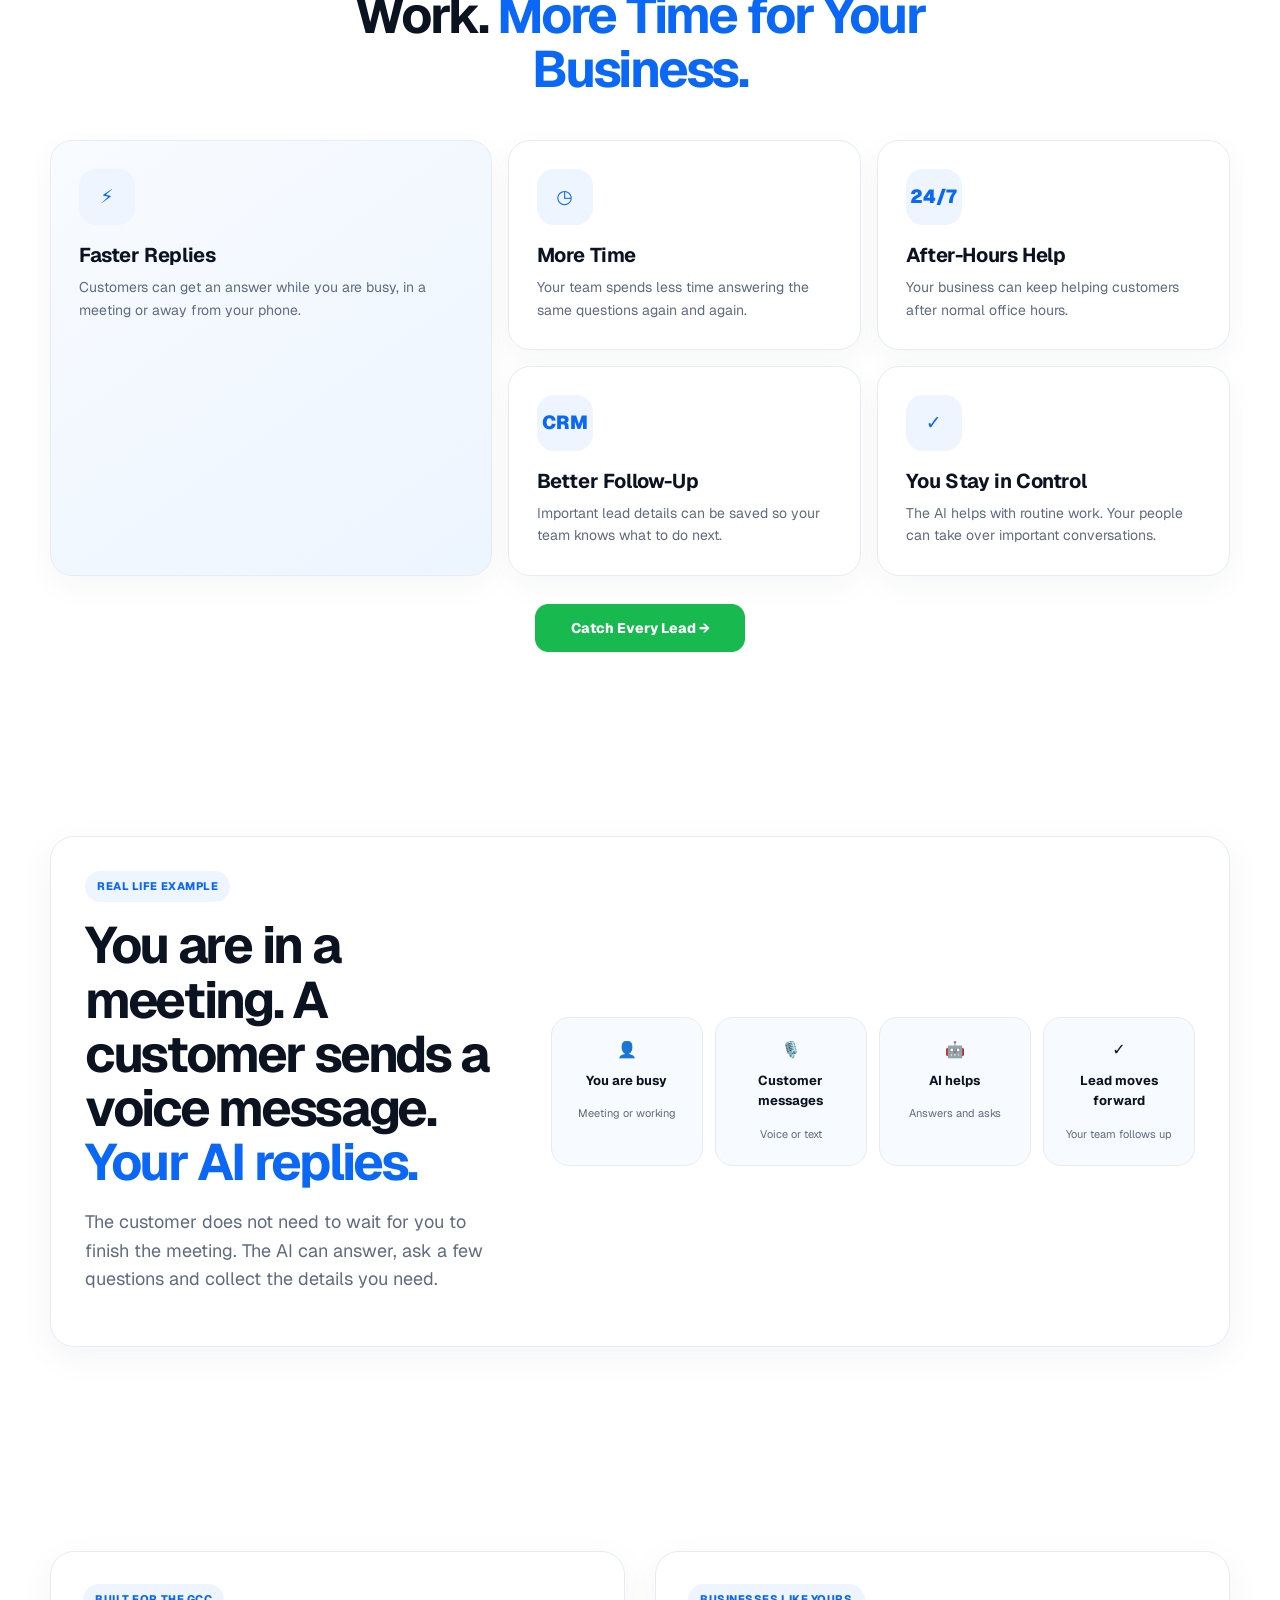
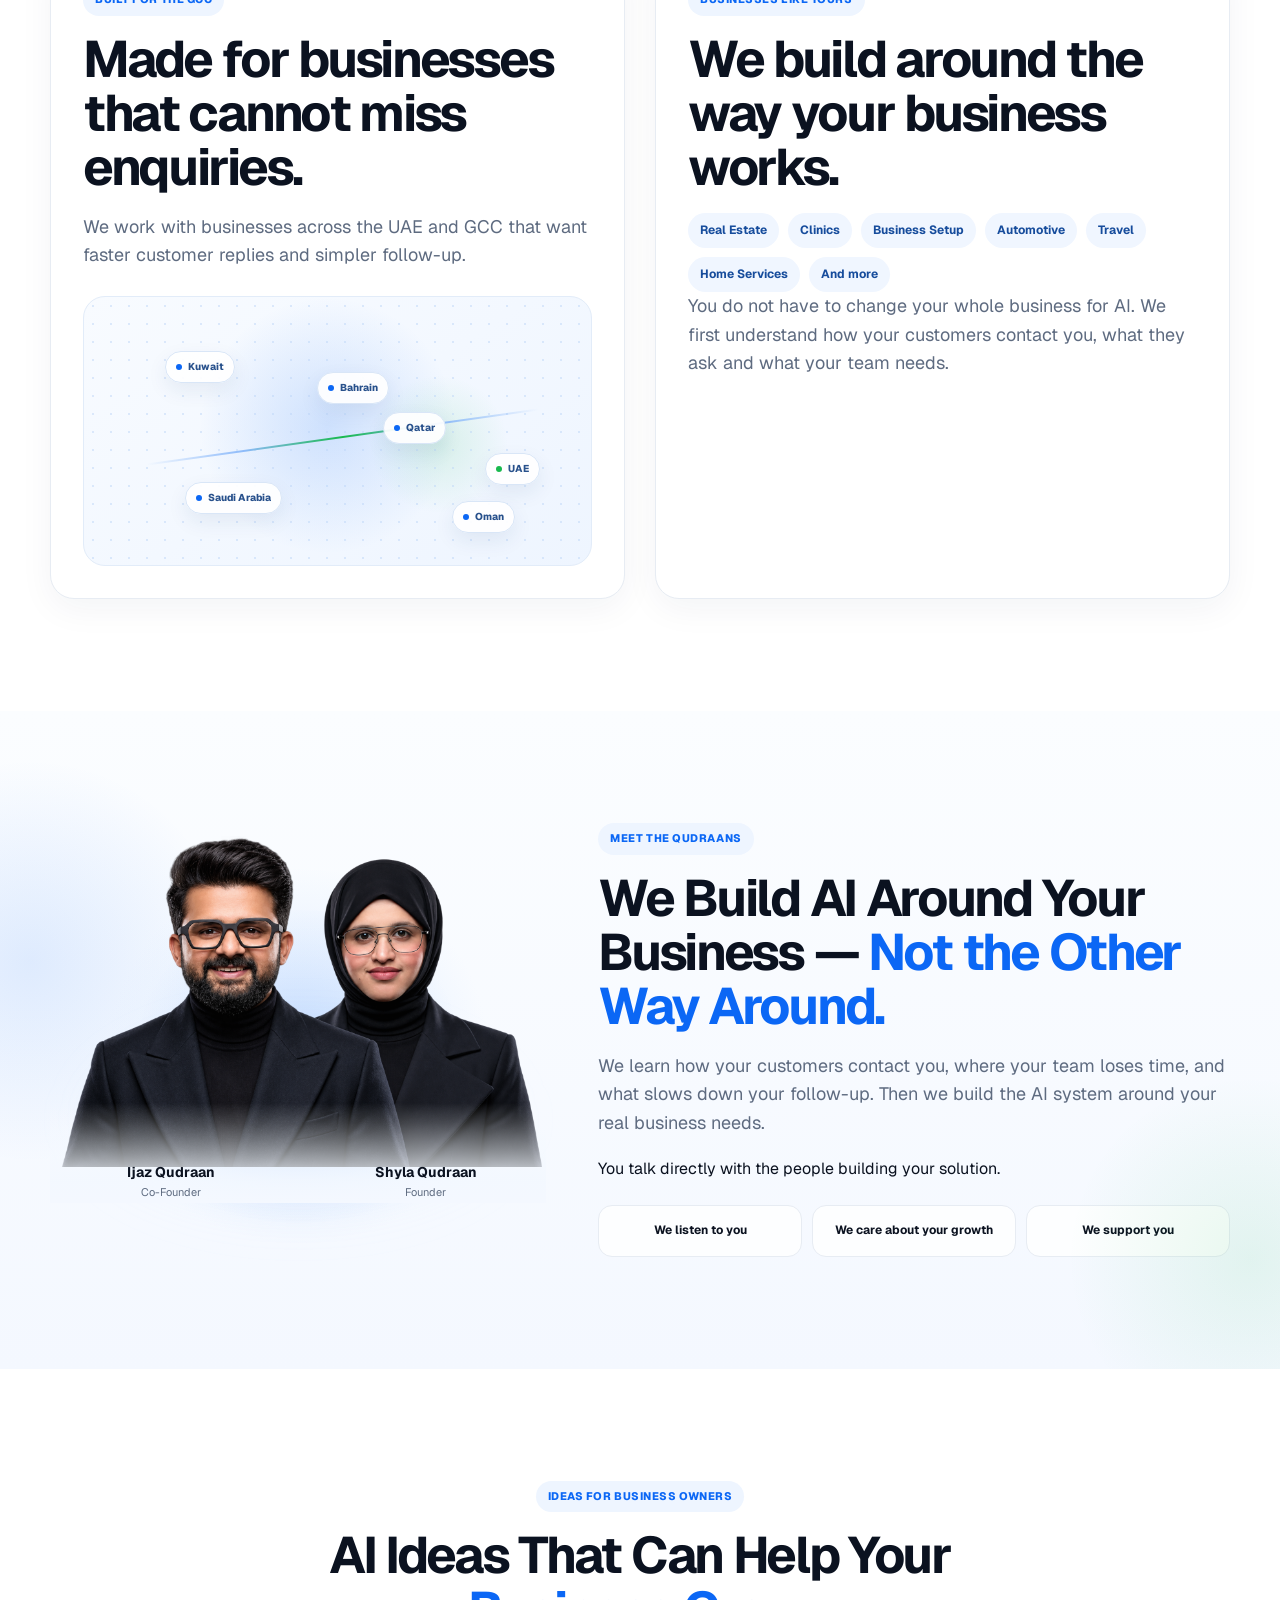
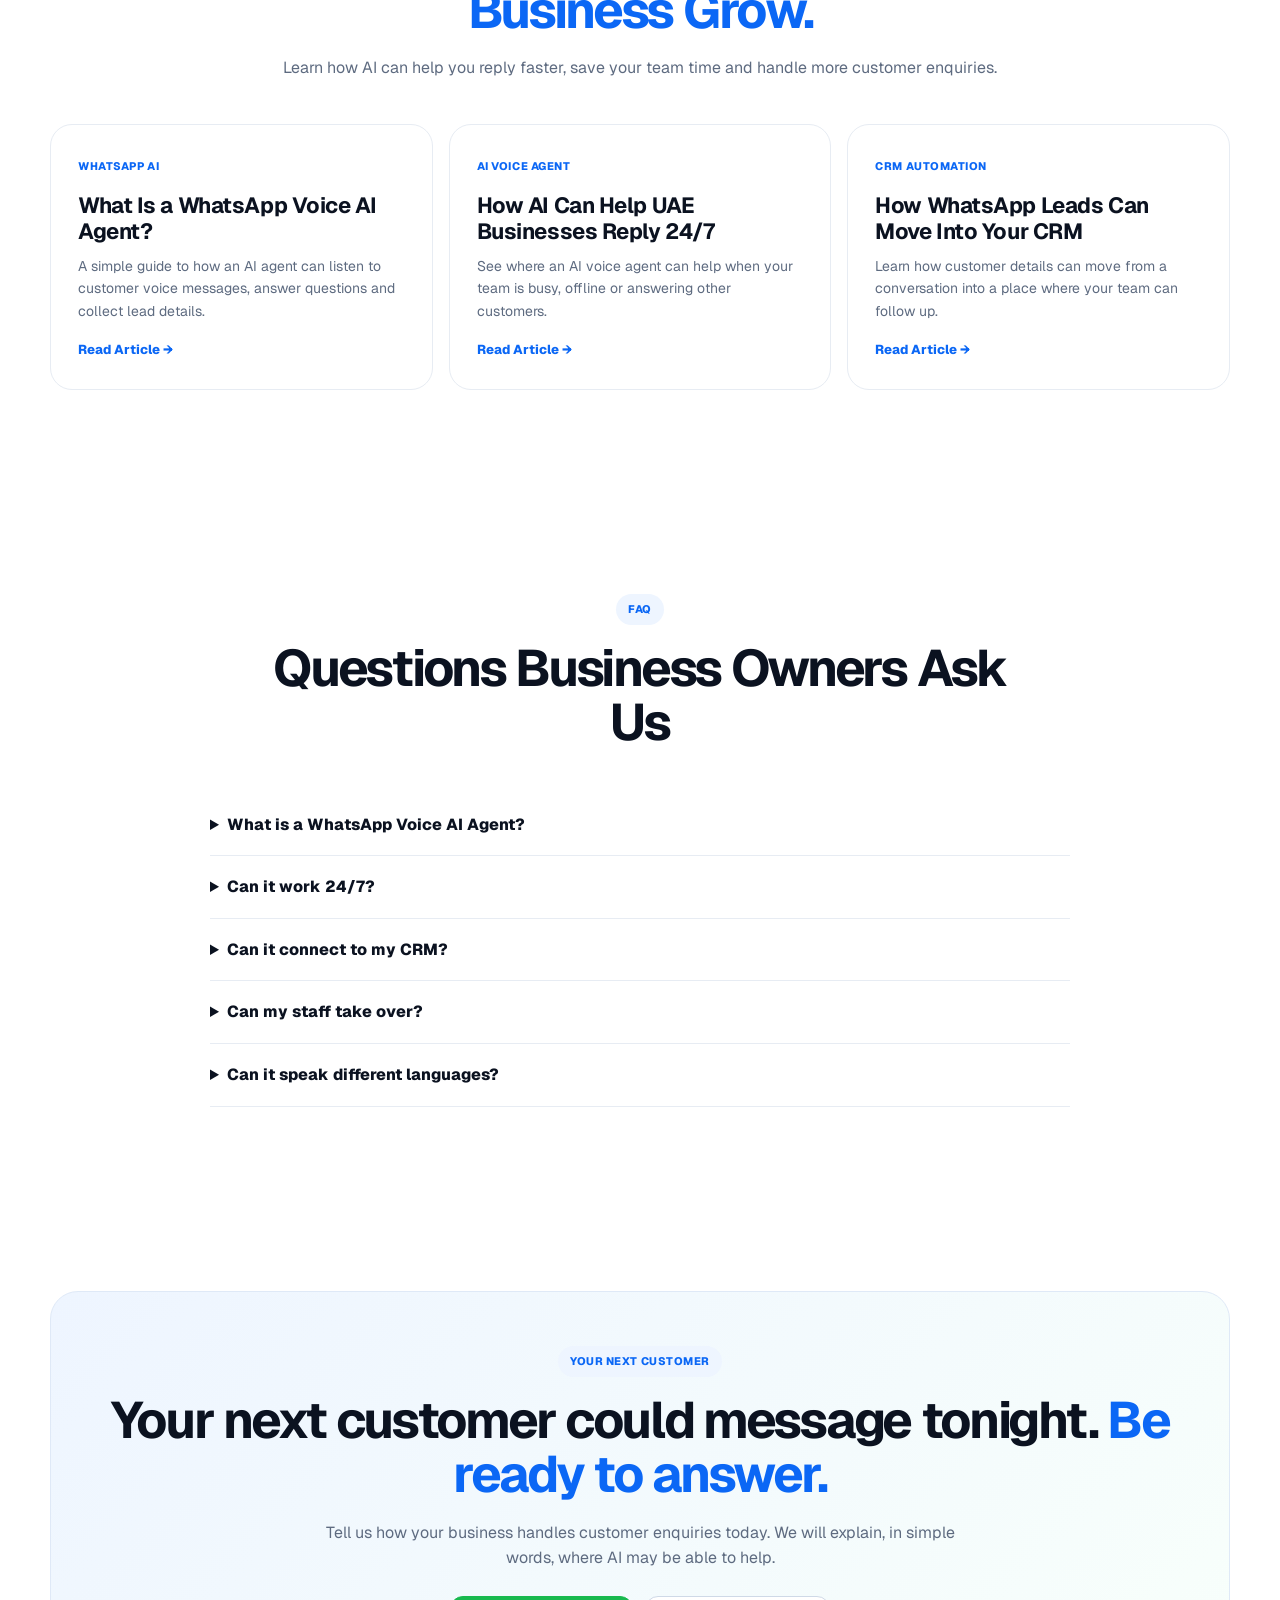
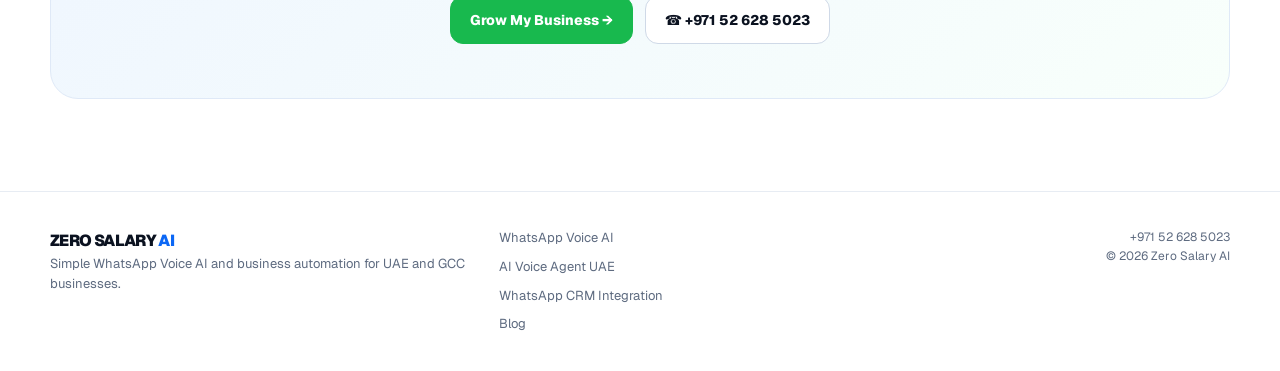
==== commit dc2263f6: "Add files via upload" ====
--- a/index.html
+++ b/index.html
@@ -1 +1,32 @@
-<!doctype html><html lang="en"><head><meta charset="utf-8"><meta name="viewport" content="width=device-width,initial-scale=1"><title>WhatsApp Voice AI for UAE Businesses | Zero Salary AI</title><meta name="description" content="Zero Salary AI builds simple WhatsApp Voice AI and AI automation for UAE and GCC businesses. Reply faster, handle enquiries 24/7 and send lead details to your CRM."><link rel="canonical" href="https://zerosalaryai.com/"><meta property="og:title" content="WhatsApp Voice AI for UAE Businesses | Zero Salary AI"><meta property="og:description" content="Zero Salary AI builds simple WhatsApp Voice AI and AI automation for UAE and GCC businesses. Reply faster, handle enquiries 24/7 and send lead details to your CRM."><meta property="og:type" content="website"><meta property="og:url" content="https://zerosalaryai.com/"><meta name="theme-color" content="#ffffff"><link rel="stylesheet" href="styles.css"></head><body><header class="header"><div class="container nav"><a class="logo" href="index.html">ZERO SALARY <span>AI</span><small class="tagline">AI THAT HELPS YOUR BUSINESS 24/7</small></a><nav class="links"><a href="index.html#how">How It Works</a><a href="index.html#benefits">What You Get</a><a href="index.html#solutions">For Businesses</a><a href="index.html#about">About Us</a><a href="blog.html">Blog</a></nav><a class="btn btn-green" href="https://wa.me/971526285023?text=Hi%2C%20I%20want%20to%20know%20how%20Zero%20Salary%20AI%20can%20help%20my%20business." target="_blank" rel="noopener">Fix My WhatsApp →</a></div></header><main><section class="hero"><div class="container hero-grid"><div class="hero-copy reveal"><span class="eyebrow">WhatsApp Voice AI for UAE Businesses</span><h1>Never Lose a Lead Because You <span class="blue">Replied Too Late.</span></h1><p class="lead">Your AI replies to customers on WhatsApp, answers questions and collects lead details — 24/7. Even when you are busy.</p><div class="checks"><div class="check">Faster replies for your customers.</div><div class="check">Less repetitive work for your team.</div><div class="check">You stay in control.</div></div><div class="actions"><a class="btn btn-green" href="https://wa.me/971526285023?text=Hi%2C%20I%20want%20to%20know%20how%20Zero%20Salary%20AI%20can%20help%20my%20business." target="_blank" rel="noopener">Fix My WhatsApp →</a><a class="btn btn-secondary" href="#how">See How It Works →</a></div><p class="micro">Free consultation. No pressure.</p></div><div class="founder-visual reveal"><div class="voice-orbit"><span></span><span></span><span></span></div><img class="founder-img" src="assets/founders-v3.png" alt="Ijaz Qudraan, Co-Founder, and Shyla Qudraan, Founder of Zero Salary AI"><div class="founder-fade"></div><div class="names"><div><strong>Ijaz Qudraan</strong><span>Co-Founder</span></div><div><strong>Shyla Qudraan</strong><span>Founder</span></div></div><div><strong>Shyla Qudraan</strong><span>Founder</span></div></div></div></div></div></section><section class="section" id="how"><div class="container panel bento reveal"><div class="section-head"><h2>How It Works</h2><p>Your customer talks. The AI helps. Your team gets the important details.</p></div><div class="steps"><div class="step"><div class="icon green">1</div><h3>Customer messages you</h3><p>They send text or a voice message on WhatsApp.</p></div><div class="step"><div class="icon">2</div><h3>AI replies</h3><p>It answers the simple questions you choose.</p></div><div class="step"><div class="icon">3</div><h3>AI asks what matters</h3><p>It collects the details your team needs.</p></div><div class="step"><div class="icon">4</div><h3>Lead details are saved</h3><p>Useful information can move into your CRM.</p></div><div class="step"><div class="icon">5</div><h3>Your team takes over</h3><p>A real person can step in when needed.</p></div></div></div></section><section class="section" id="benefits"><div class="container"><div class="section-head reveal"><h2>More Replies. Less Repetitive Work. <span class="blue">More Time for Your Business.</span></h2></div><div class="benefit-bento reveal"><article class="benefit feature"><div class="icon">⚡</div><h3>Faster Replies</h3><p>Customers can get an answer while you are busy, in a meeting or away from your phone.</p></article><article class="benefit"><div class="icon">◷</div><h3>More Time</h3><p>Your team spends less time answering the same questions again and again.</p></article><article class="benefit"><div class="icon">24/7</div><h3>After-Hours Help</h3><p>Your business can keep helping customers after normal office hours.</p></article><article class="benefit"><div class="icon">CRM</div><h3>Better Follow-Up</h3><p>Important lead details can be saved so your team knows what to do next.</p></article><article class="benefit"><div class="icon">✓</div><h3>You Stay in Control</h3><p>The AI helps with routine work. Your people can take over important conversations.</p></article></div><div class="actions centered mid-cta"><a class="btn btn-green" href="https://wa.me/971526285023?text=Hi%2C%20I%20want%20a%20free%20consultation%20for%20my%20business." target="_blank" rel="noopener">Catch Every Lead →</a></div></div></section><section class="section"><div class="container panel story reveal"><div><span class="eyebrow">Real Life Example</span><h2>You are in a meeting. A customer sends a voice message. <span class="blue">Your AI replies.</span></h2><p class="lead">The customer does not need to wait for you to finish the meeting. The AI can answer, ask a few questions and collect the details you need.</p></div><div class="story-flow"><div class="mini">👤<b>You are busy</b><span>Meeting or working</span></div><div class="mini">🎙️<b>Customer messages</b><span>Voice or text</span></div><div class="mini">🤖<b>AI helps</b><span>Answers and asks</span></div><div class="mini">✓<b>Lead moves forward</b><span>Your team follows up</span></div></div></div></section><section class="section" id="solutions"><div class="container two"><div class="panel box reveal"><span class="eyebrow">Built for the GCC</span><h2>Made for businesses that cannot miss enquiries.</h2><p class="lead">We work with businesses across the UAE and GCC that want faster customer replies and simpler follow-up.</p><div class="gcc-visual" aria-label="GCC business coverage"><div class="gulf-line"></div><span class="node n1">Kuwait</span><span class="node n2">Bahrain</span><span class="node n3">Qatar</span><span class="node n4 hot">UAE</span><span class="node n5">Saudi Arabia</span><span class="node n6">Oman</span></div></div><div class="panel box reveal"><span class="eyebrow">Businesses Like Yours</span><h2>We build around the way your business works.</h2><div class="chips"><span class="chip">Real Estate</span><span class="chip">Clinics</span><span class="chip">Business Setup</span><span class="chip">Automotive</span><span class="chip">Travel</span><span class="chip">Home Services</span><span class="chip">And more</span></div><p class="lead">You do not have to change your whole business for AI. We first understand how your customers contact you, what they ask and what your team needs.</p></div></div></section><section class="section founder-section" id="about"><div class="container founder-grid reveal"><div class="founder-photo-wrap"><div class="founder-glow"></div><img class="founder-small" src="assets/founders-v3.png" alt="Ijaz Qudraan and Shyla Qudraan of Zero Salary AI"><div class="founder-fade"></div><div class="founder-name-row"><div><strong>Ijaz Qudraan</strong><span>Co-Founder</span></div><div><strong>Shyla Qudraan</strong><span>Founder</span></div></div><div><strong>Shyla Qudraan</strong><span>Founder</span></div></div></div><div><span class="eyebrow">Meet The Qudraans</span><h2>We Build AI Around Your Business — <span class="blue">Not the Other Way Around.</span></h2><p class="lead">We learn how your customers contact you, where your team loses time, and what slows down your follow-up. Then we build the AI system around your real business needs.</p><p>You talk directly with the people building your solution.</p><div class="values"><div class="value">We listen to you</div><div class="value">We care about your growth</div><div class="value">We support you</div></div></div></div></section><section class="section" id="blog"><div class="container"><div class="section-head reveal"><span class="eyebrow">Ideas for Business Owners</span><h2>AI Ideas That Can Help Your <span class="blue">Business Grow.</span></h2><p>Learn how AI can help you reply faster, save your team time and handle more customer enquiries.</p></div><div class="blog-grid reveal"><article class="blog-card"><span>WhatsApp AI</span><h3>What Is a WhatsApp Voice AI Agent?</h3><p>A simple guide to how an AI agent can listen to customer voice messages, answer questions and collect lead details.</p><a href="blog/what-is-whatsapp-voice-ai-agent.html">Read Article →</a></article><article class="blog-card"><span>AI Voice Agent</span><h3>How AI Can Help UAE Businesses Reply 24/7</h3><p>See where an AI voice agent can help when your team is busy, offline or answering other customers.</p><a href="ai-voice-agent-uae.html">Read Article →</a></article><article class="blog-card"><span>CRM Automation</span><h3>How WhatsApp Leads Can Move Into Your CRM</h3><p>Learn how customer details can move from a conversation into a place where your team can follow up.</p><a href="whatsapp-crm-integration.html">Read Article →</a></article></div></div></section><section class="section"><div class="container faq reveal"><div class="section-head"><span class="eyebrow">FAQ</span><h2>Questions Business Owners Ask Us</h2></div><details><summary>What is a WhatsApp Voice AI Agent?</summary><p>It is an AI system that can help with customer conversations on WhatsApp, including supported voice messages. It can answer simple questions and collect useful details.</p></details><details><summary>Can it work 24/7?</summary><p>Yes. It can be set up to help customers outside your normal office hours.</p></details><details><summary>Can it connect to my CRM?</summary><p>Yes. We can connect supported CRM systems and workflows so useful lead details can move to your team.</p></details><details><summary>Can my staff take over?</summary><p>Yes. Your team stays in control and can take over when a customer needs a real person.</p></details><details><summary>Can it speak different languages?</summary><p>We can build multilingual conversations using languages supported by the selected AI tools.</p></details></div></section><section class="section"><div class="container cta reveal"><span class="eyebrow">Your Next Customer</span><h2>Your next customer could message tonight. <span class="blue">Be ready to answer.</span></h2><p>Tell us how your business handles customer enquiries today. We will explain, in simple words, where AI may be able to help.</p><div class="actions centered"><a class="btn btn-green" href="https://wa.me/971526285023?text=Hi%2C%20I%20want%20to%20know%20how%20Zero%20Salary%20AI%20can%20help%20my%20business." target="_blank" rel="noopener">Grow My Business →</a><a class="btn" href="tel:+971526285023">☎ +971 52 628 5023</a></div></div></section></main><a class="mobile-whatsapp" href="https://wa.me/971526285023?text=Hi%2C%20I%20want%20to%20know%20how%20Zero%20Salary%20AI%20can%20help%20my%20business." target="_blank" rel="noopener">Fix My WhatsApp →</a><footer class="footer"><div class="container footer-grid"><div><div class="logo">ZERO SALARY <span>AI</span></div><p class="small">Simple WhatsApp Voice AI and business automation for UAE and GCC businesses.</p></div><div class="footer-links"><a href="whatsapp-voice-ai.html">WhatsApp Voice AI</a><a href="ai-voice-agent-uae.html">AI Voice Agent UAE</a><a href="whatsapp-crm-integration.html">WhatsApp CRM Integration</a><a href="blog.html">Blog</a></div><div class="footer-end"><div>+971 52 628 5023</div><div>© 2026 Zero Salary AI</div></div></div></footer><script src="script.js"></script></body></html>+<!doctype html><html lang="en"><head><meta charset="utf-8"><meta name="viewport" content="width=device-width,initial-scale=1"><title>WhatsApp Voice AI for UAE Businesses | Zero Salary AI</title><meta name="description" content="Zero Salary AI builds simple WhatsApp Voice AI and AI automation for UAE and GCC businesses. Reply faster, handle enquiries 24/7 and send lead details to your CRM."><link rel="canonical" href="https://zerosalaryai.com/"><meta property="og:title" content="WhatsApp Voice AI for UAE Businesses | Zero Salary AI"><meta property="og:description" content="Zero Salary AI builds simple WhatsApp Voice AI and AI automation for UAE and GCC businesses. Reply faster, handle enquiries 24/7 and send lead details to your CRM."><meta property="og:type" content="website"><meta property="og:url" content="https://zerosalaryai.com/"><meta name="theme-color" content="#ffffff"><link rel="stylesheet" href="styles.css"></head><body><header class="header"><div class="container nav"><a class="logo" href="index.html">ZERO SALARY <span>AI</span><small class="tagline">AI THAT HELPS YOUR BUSINESS 24/7</small></a><nav class="links"><a href="index.html#how">How It Works</a><a href="index.html#benefits">What You Get</a><a href="index.html#solutions">For Businesses</a><a href="index.html#about">About Us</a><a href="blog.html">Blog</a></nav><a class="btn btn-green" href="https://wa.me/971526285023?text=Hi%2C%20I%20want%20to%20know%20how%20Zero%20Salary%20AI%20can%20help%20my%20business." target="_blank" rel="noopener">Fix My WhatsApp →</a></div></header><main><section class="hero"><div class="container hero-grid"><div class="hero-copy reveal"><span class="eyebrow">WhatsApp Voice AI for UAE Businesses</span><h1>Never Lose a Lead Because You <span class="blue">Replied Too Late.</span></h1><p class="lead">Your AI replies to customers on WhatsApp, answers questions and collects lead details — 24/7. Even when you are busy.</p><div class="checks"><div class="check">Faster replies for your customers.</div><div class="check">Less repetitive work for your team.</div><div class="check">You stay in control.</div></div><div class="actions"><a class="btn btn-green" href="https://wa.me/971526285023?text=Hi%2C%20I%20want%20to%20know%20how%20Zero%20Salary%20AI%20can%20help%20my%20business." target="_blank" rel="noopener">Fix My WhatsApp →</a><a class="btn btn-secondary" href="#how">See How It Works →</a></div></div><div class="founder-visual reveal">
+  <div class="voice-orbit"><span></span><span></span><span></span></div>
+  <img class="founder-img" src="founders-v3.png" alt="Ijaz Qudraan, Co-Founder, and Shyla Qudraan, Founder of Zero Salary AI">
+  <div class="founder-fade"></div>
+  <div class="names">
+    <div><strong>Ijaz Qudraan</strong><span>Co-Founder</span></div>
+    <div><strong>Shyla Qudraan</strong><span>Founder</span></div>
+  </div>
+</div></div></section><section class="section" id="how"><div class="container panel bento reveal"><div class="section-head"><h2>How It Works</h2><p>Your customer talks. The AI helps. Your team gets the important details.</p></div><div class="steps"><div class="step"><div class="icon green">1</div><h3>Customer messages you</h3><p>They send text or a voice message on WhatsApp.</p></div><div class="step"><div class="icon">2</div><h3>AI replies</h3><p>It answers the simple questions you choose.</p></div><div class="step"><div class="icon">3</div><h3>AI asks what matters</h3><p>It collects the details your team needs.</p></div><div class="step"><div class="icon">4</div><h3>Lead details are saved</h3><p>Useful information can move into your CRM.</p></div><div class="step"><div class="icon">5</div><h3>Your team takes over</h3><p>A real person can step in when needed.</p></div></div></div></section><section class="section" id="benefits"><div class="container"><div class="section-head reveal"><h2>More Replies. Less Repetitive Work. <span class="blue">More Time for Your Business.</span></h2></div><div class="benefit-bento reveal"><article class="benefit feature"><div class="icon">⚡</div><h3>Faster Replies</h3><p>Customers can get an answer while you are busy, in a meeting or away from your phone.</p></article><article class="benefit"><div class="icon">◷</div><h3>More Time</h3><p>Your team spends less time answering the same questions again and again.</p></article><article class="benefit"><div class="icon">24/7</div><h3>After-Hours Help</h3><p>Your business can keep helping customers after normal office hours.</p></article><article class="benefit"><div class="icon">CRM</div><h3>Better Follow-Up</h3><p>Important lead details can be saved so your team knows what to do next.</p></article><article class="benefit"><div class="icon">✓</div><h3>You Stay in Control</h3><p>The AI helps with routine work. Your people can take over important conversations.</p></article></div><div class="actions centered mid-cta"><a class="btn btn-green" href="https://wa.me/971526285023?text=Hi%2C%20I%20want%20a%20free%20consultation%20for%20my%20business." target="_blank" rel="noopener">Catch Every Lead →</a></div></div></section><section class="section"><div class="container panel story reveal"><div><span class="eyebrow">Real Life Example</span><h2>You are in a meeting. A customer sends a voice message. <span class="blue">Your AI replies.</span></h2><p class="lead">The customer does not need to wait for you to finish the meeting. The AI can answer, ask a few questions and collect the details you need.</p></div><div class="story-flow"><div class="mini">👤<b>You are busy</b><span>Meeting or working</span></div><div class="mini">🎙️<b>Customer messages</b><span>Voice or text</span></div><div class="mini">🤖<b>AI helps</b><span>Answers and asks</span></div><div class="mini">✓<b>Lead moves forward</b><span>Your team follows up</span></div></div></div></section><section class="section" id="solutions"><div class="container two"><div class="panel box reveal"><span class="eyebrow">Built for the GCC</span><h2>Made for businesses that cannot miss enquiries.</h2><p class="lead">We work with businesses across the UAE and GCC that want faster customer replies and simpler follow-up.</p><div class="gcc-visual" aria-label="GCC business coverage"><div class="gulf-line"></div><span class="node n1">Kuwait</span><span class="node n2">Bahrain</span><span class="node n3">Qatar</span><span class="node n4 hot">UAE</span><span class="node n5">Saudi Arabia</span><span class="node n6">Oman</span></div></div><div class="panel box reveal"><span class="eyebrow">Businesses Like Yours</span><h2>We build around the way your business works.</h2><div class="chips"><span class="chip">Real Estate</span><span class="chip">Clinics</span><span class="chip">Business Setup</span><span class="chip">Automotive</span><span class="chip">Travel</span><span class="chip">Home Services</span><span class="chip">And more</span></div><p class="lead">You do not have to change your whole business for AI. We first understand how your customers contact you, what they ask and what your team needs.</p></div></div></section><section class="section founder-section" id="about">
+  <div class="container founder-grid reveal">
+    <div class="founder-photo-wrap">
+      <div class="founder-glow"></div>
+      <img class="founder-small" src="founders-v3.png" alt="Ijaz Qudraan and Shyla Qudraan of Zero Salary AI">
+      <div class="founder-fade"></div>
+      <div class="founder-name-row">
+        <div><strong>Ijaz Qudraan</strong><span>Co-Founder</span></div>
+        <div><strong>Shyla Qudraan</strong><span>Founder</span></div>
+      </div>
+    </div>
+    <div>
+      <span class="eyebrow">Meet The Qudraans</span>
+      <h2>We Build AI Around Your Business — <span class="blue">Not the Other Way Around.</span></h2>
+      <p class="lead">We learn how your customers contact you, where your team loses time, and what slows down your follow-up. Then we build the AI system around your real business needs.</p>
+      <p>You talk directly with the people building your solution.</p>
+      <div class="values">
+        <div class="value">We listen to you</div>
+        <div class="value">We care about your growth</div>
+        <div class="value">We support you</div>
+      </div>
+    </div>
+  </div>
+</section><section class="section" id="blog"><div class="container"><div class="section-head reveal"><span class="eyebrow">Ideas for Business Owners</span><h2>AI Ideas That Can Help Your <span class="blue">Business Grow.</span></h2><p>Learn how AI can help you reply faster, save your team time and handle more customer enquiries.</p></div><div class="blog-grid reveal"><article class="blog-card"><span>WhatsApp AI</span><h3>What Is a WhatsApp Voice AI Agent?</h3><p>A simple guide to how an AI agent can listen to customer voice messages, answer questions and collect lead details.</p><a href="what-is-whatsapp-voice-ai-agent.html">Read Article →</a></article><article class="blog-card"><span>AI Voice Agent</span><h3>How AI Can Help UAE Businesses Reply 24/7</h3><p>See where an AI voice agent can help when your team is busy, offline or answering other customers.</p><a href="ai-voice-agent-uae.html">Read Article →</a></article><article class="blog-card"><span>CRM Automation</span><h3>How WhatsApp Leads Can Move Into Your CRM</h3><p>Learn how customer details can move from a conversation into a place where your team can follow up.</p><a href="whatsapp-crm-integration.html">Read Article →</a></article></div></div></section><section class="section"><div class="container faq reveal"><div class="section-head"><span class="eyebrow">FAQ</span><h2>Questions Business Owners Ask Us</h2></div><details><summary>What is a WhatsApp Voice AI Agent?</summary><p>It is an AI system that can help with customer conversations on WhatsApp, including supported voice messages. It can answer simple questions and collect useful details.</p></details><details><summary>Can it work 24/7?</summary><p>Yes. It can be set up to help customers outside your normal office hours.</p></details><details><summary>Can it connect to my CRM?</summary><p>Yes. We can connect supported CRM systems and workflows so useful lead details can move to your team.</p></details><details><summary>Can my staff take over?</summary><p>Yes. Your team stays in control and can take over when a customer needs a real person.</p></details><details><summary>Can it speak different languages?</summary><p>We can build multilingual conversations using languages supported by the selected AI tools.</p></details></div></section><section class="section"><div class="container cta reveal"><span class="eyebrow">Your Next Customer</span><h2>Your next customer could message tonight. <span class="blue">Be ready to answer.</span></h2><p>Tell us how your business handles customer enquiries today. We will explain, in simple words, where AI may be able to help.</p><div class="actions centered"><a class="btn btn-green" href="https://wa.me/971526285023?text=Hi%2C%20I%20want%20to%20know%20how%20Zero%20Salary%20AI%20can%20help%20my%20business." target="_blank" rel="noopener">Grow My Business →</a><a class="btn" href="tel:+971526285023">☎ +971 52 628 5023</a></div></div></section></main><a class="mobile-whatsapp" href="https://wa.me/971526285023?text=Hi%2C%20I%20want%20to%20know%20how%20Zero%20Salary%20AI%20can%20help%20my%20business." target="_blank" rel="noopener">Fix My WhatsApp →</a><footer class="footer"><div class="container footer-grid"><div><div class="logo">ZERO SALARY <span>AI</span></div><p class="small">Simple WhatsApp Voice AI and business automation for UAE and GCC businesses.</p></div><div class="footer-links"><a href="whatsapp-voice-ai.html">WhatsApp Voice AI</a><a href="ai-voice-agent-uae.html">AI Voice Agent UAE</a><a href="whatsapp-crm-integration.html">WhatsApp CRM Integration</a><a href="blog.html">Blog</a></div><div class="footer-end"><div>+971 52 628 5023</div><div>© 2026 Zero Salary AI</div></div></div></footer><script src="script.js"></script></body></html>
--- a/styles.css
+++ b/styles.css
@@ -157,3 +157,41 @@
     height:86px;
   }
 }
+
+
+/* FINAL FIX — root-level assets for simple GitHub mobile upload */
+.names,
+.founder-name-row{
+  position:relative;
+  z-index:7;
+}
+.hero-founder-note{display:none!important}
+
+/* Hero names sit below the fade cleanly */
+.founder-visual .names{
+  position:absolute;
+  left:8%;
+  right:8%;
+  bottom:0;
+  display:grid;
+  grid-template-columns:1fr 1fr;
+  gap:14px;
+  text-align:center;
+}
+.founder-name-row{
+  display:grid;
+  grid-template-columns:1fr 1fr;
+  gap:14px;
+  text-align:center;
+  margin-top:-6px;
+}
+.founder-name-row strong,.names strong{display:block}
+.founder-name-row span,.names span{display:block;color:var(--muted);font-size:11px}
+
+/* keep about photo/fade balanced */
+.founder-photo-wrap{padding-bottom:42px}
+.founder-photo-wrap .founder-fade{bottom:40px}
+@media(max-width:640px){
+  .founder-photo-wrap{padding-bottom:48px}
+  .founder-photo-wrap .founder-fade{bottom:44px}
+}
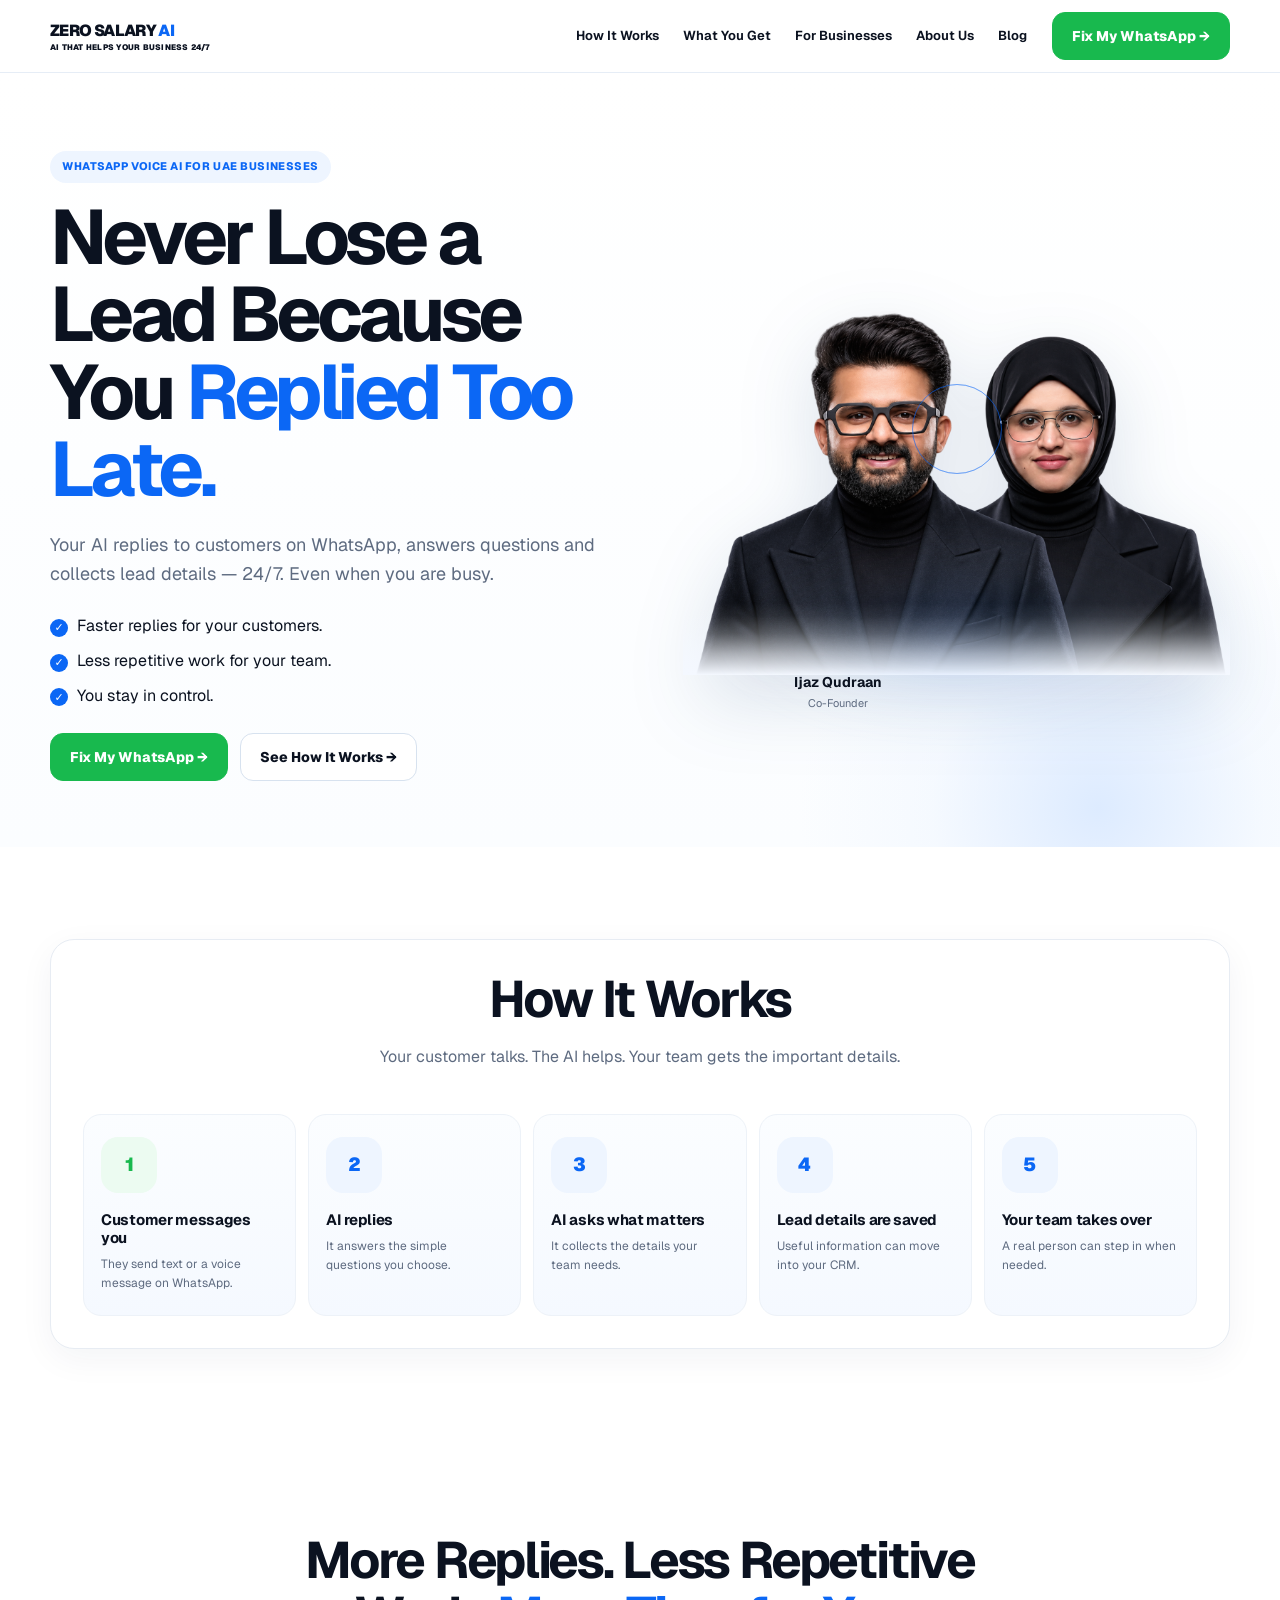
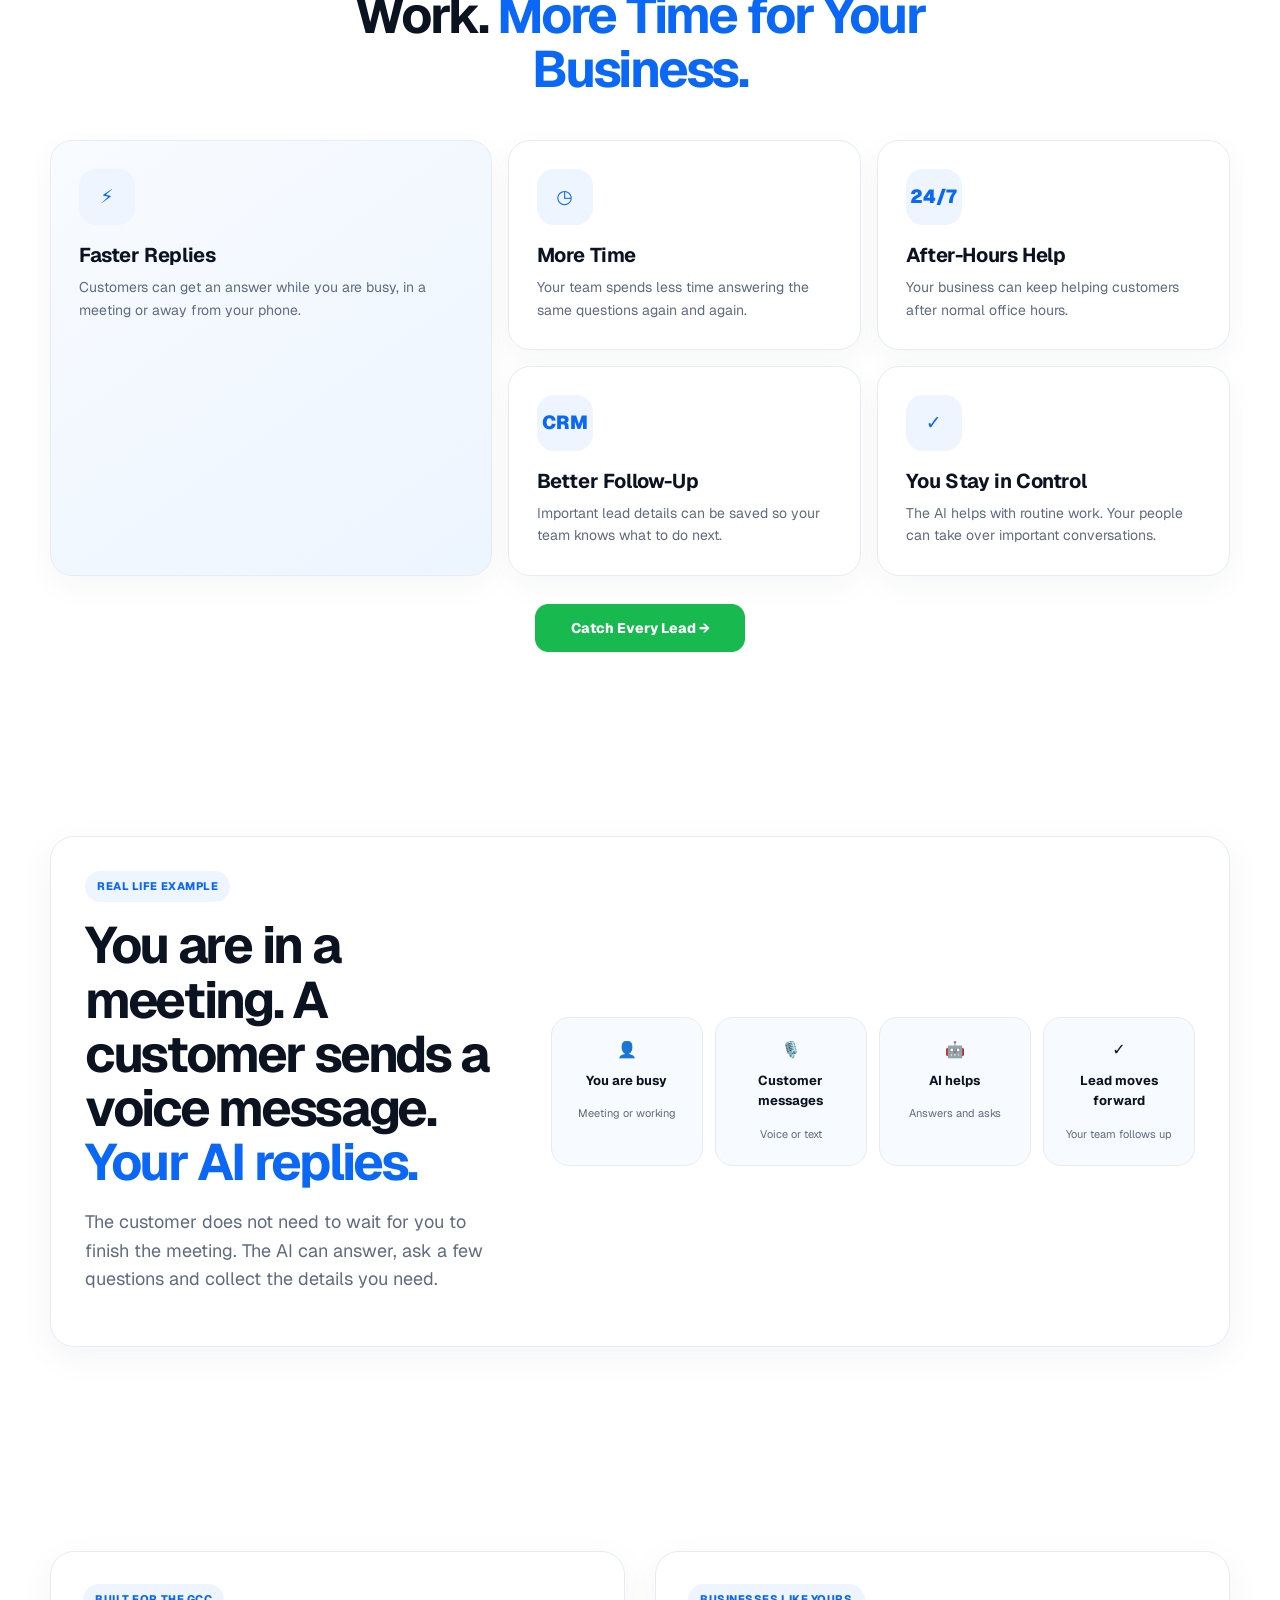
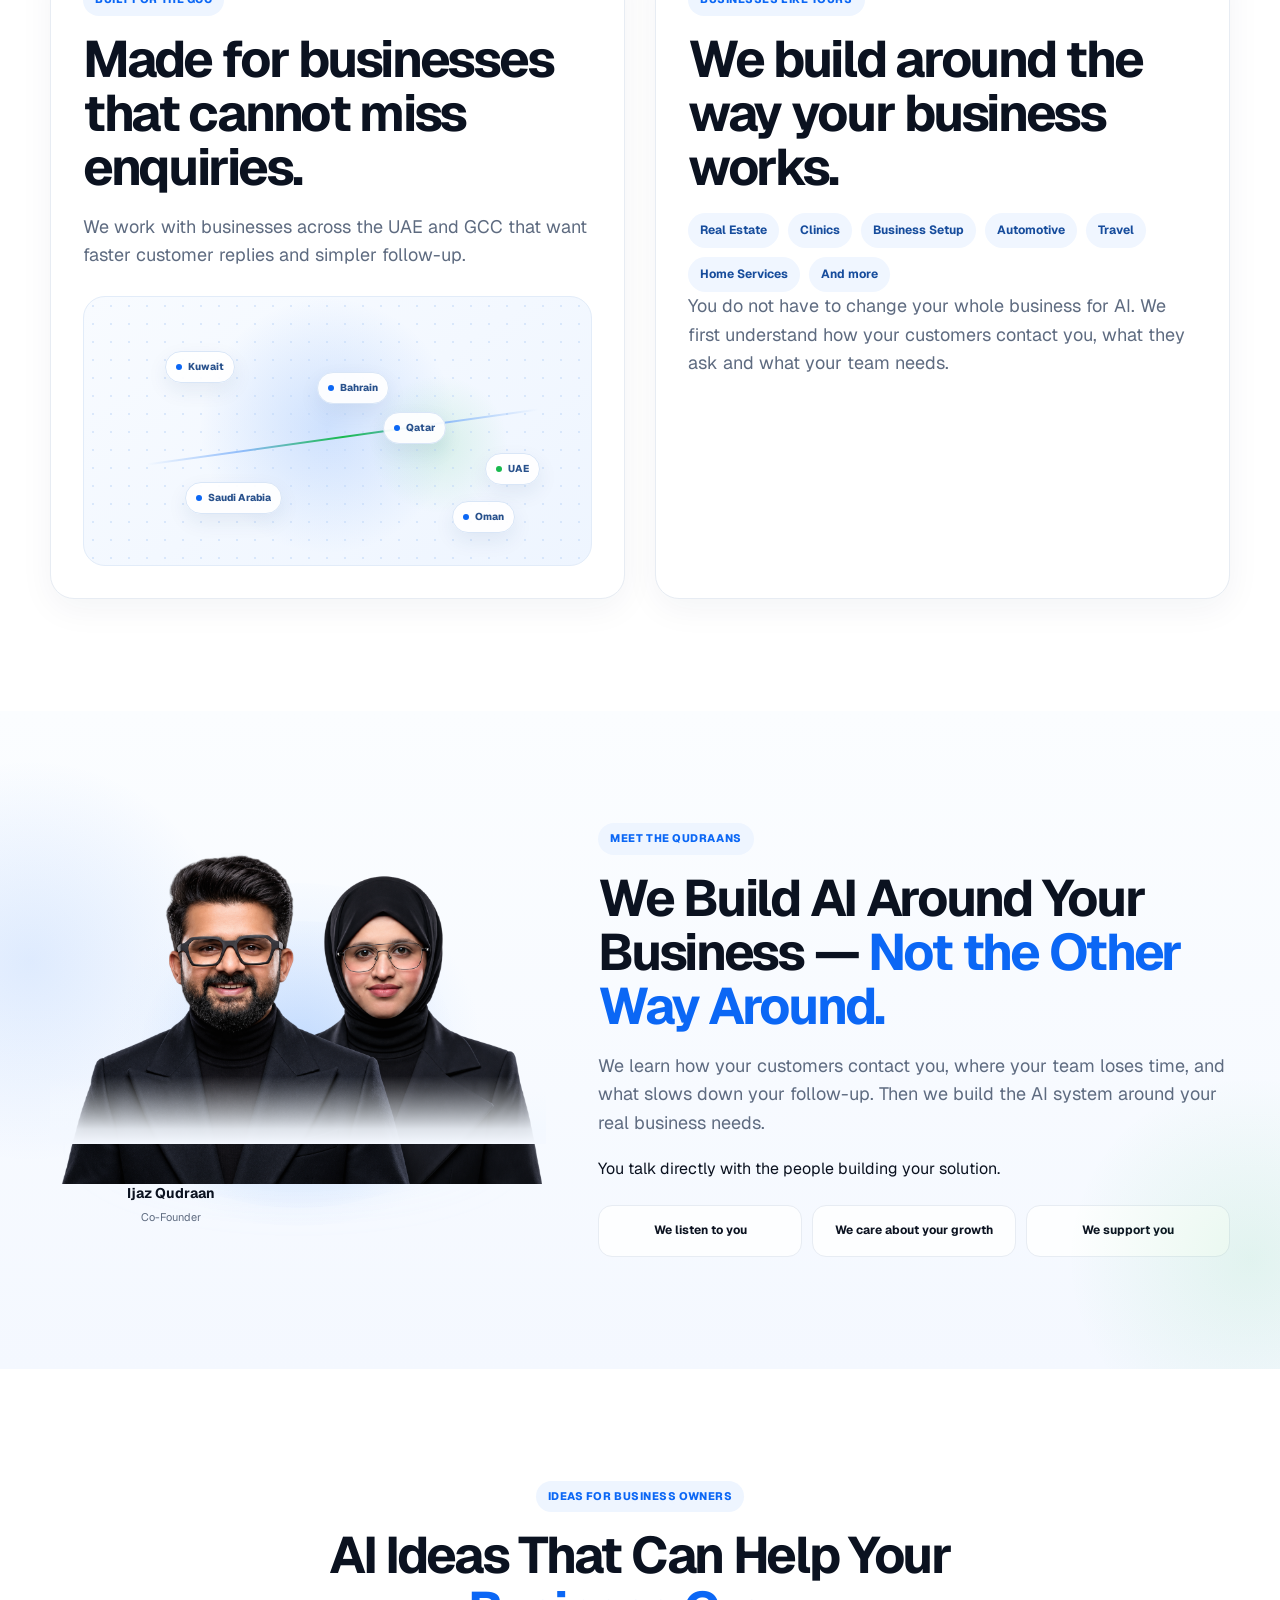
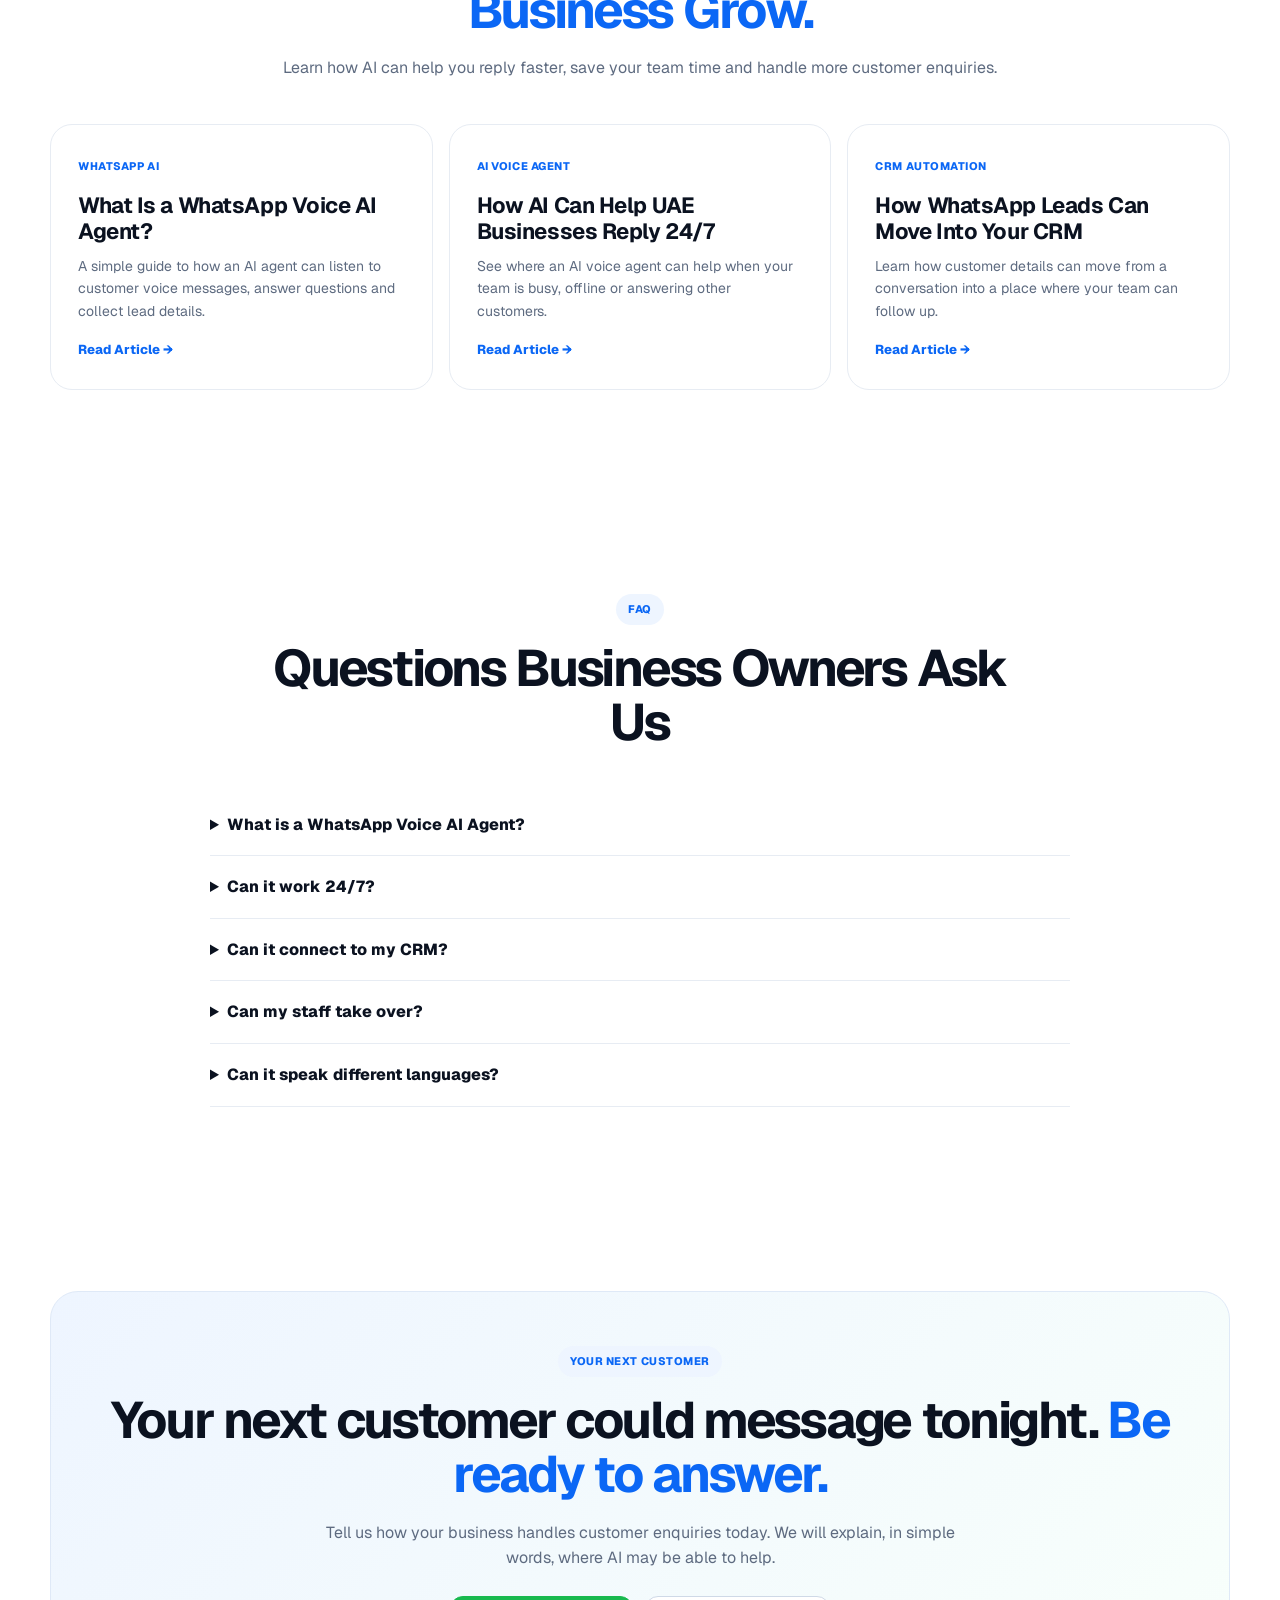
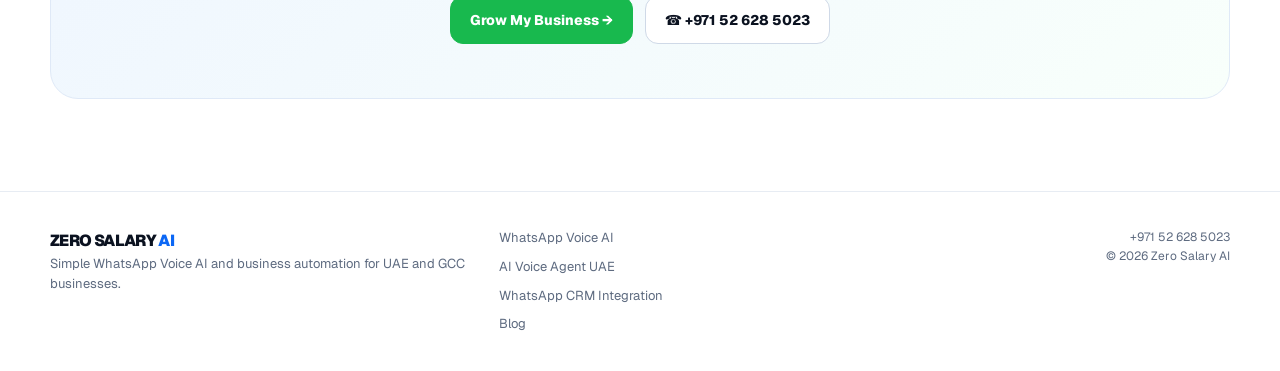
==== commit 9be7d67e: "Add files via upload" ====
--- a/index.html
+++ b/index.html
@@ -1,20 +1,24 @@
 <!doctype html><html lang="en"><head><meta charset="utf-8"><meta name="viewport" content="width=device-width,initial-scale=1"><title>WhatsApp Voice AI for UAE Businesses | Zero Salary AI</title><meta name="description" content="Zero Salary AI builds simple WhatsApp Voice AI and AI automation for UAE and GCC businesses. Reply faster, handle enquiries 24/7 and send lead details to your CRM."><link rel="canonical" href="https://zerosalaryai.com/"><meta property="og:title" content="WhatsApp Voice AI for UAE Businesses | Zero Salary AI"><meta property="og:description" content="Zero Salary AI builds simple WhatsApp Voice AI and AI automation for UAE and GCC businesses. Reply faster, handle enquiries 24/7 and send lead details to your CRM."><meta property="og:type" content="website"><meta property="og:url" content="https://zerosalaryai.com/"><meta name="theme-color" content="#ffffff"><link rel="stylesheet" href="styles.css"></head><body><header class="header"><div class="container nav"><a class="logo" href="index.html">ZERO SALARY <span>AI</span><small class="tagline">AI THAT HELPS YOUR BUSINESS 24/7</small></a><nav class="links"><a href="index.html#how">How It Works</a><a href="index.html#benefits">What You Get</a><a href="index.html#solutions">For Businesses</a><a href="index.html#about">About Us</a><a href="blog.html">Blog</a></nav><a class="btn btn-green" href="https://wa.me/971526285023?text=Hi%2C%20I%20want%20to%20know%20how%20Zero%20Salary%20AI%20can%20help%20my%20business." target="_blank" rel="noopener">Fix My WhatsApp →</a></div></header><main><section class="hero"><div class="container hero-grid"><div class="hero-copy reveal"><span class="eyebrow">WhatsApp Voice AI for UAE Businesses</span><h1>Never Lose a Lead Because You <span class="blue">Replied Too Late.</span></h1><p class="lead">Your AI replies to customers on WhatsApp, answers questions and collects lead details — 24/7. Even when you are busy.</p><div class="checks"><div class="check">Faster replies for your customers.</div><div class="check">Less repetitive work for your team.</div><div class="check">You stay in control.</div></div><div class="actions"><a class="btn btn-green" href="https://wa.me/971526285023?text=Hi%2C%20I%20want%20to%20know%20how%20Zero%20Salary%20AI%20can%20help%20my%20business." target="_blank" rel="noopener">Fix My WhatsApp →</a><a class="btn btn-secondary" href="#how">See How It Works →</a></div></div><div class="founder-visual reveal">
   <div class="voice-orbit"><span></span><span></span><span></span></div>
-  <img class="founder-img" src="founders-v3.png" alt="Ijaz Qudraan, Co-Founder, and Shyla Qudraan, Founder of Zero Salary AI">
-  <div class="founder-fade"></div>
+  <div class="founder-image-stage">
+    <img class="founder-img" src="founders-v3.png" alt="Ijaz Qudraan, Co-Founder, and Shyla Qudraan, Founder of Zero Salary AI">
+    <div class="founder-fade"></div>
+  </div>
   <div class="names">
     <div><strong>Ijaz Qudraan</strong><span>Co-Founder</span></div>
-    <div><strong>Shyla Qudraan</strong><span>Founder</span></div>
+    
   </div>
 </div></div></section><section class="section" id="how"><div class="container panel bento reveal"><div class="section-head"><h2>How It Works</h2><p>Your customer talks. The AI helps. Your team gets the important details.</p></div><div class="steps"><div class="step"><div class="icon green">1</div><h3>Customer messages you</h3><p>They send text or a voice message on WhatsApp.</p></div><div class="step"><div class="icon">2</div><h3>AI replies</h3><p>It answers the simple questions you choose.</p></div><div class="step"><div class="icon">3</div><h3>AI asks what matters</h3><p>It collects the details your team needs.</p></div><div class="step"><div class="icon">4</div><h3>Lead details are saved</h3><p>Useful information can move into your CRM.</p></div><div class="step"><div class="icon">5</div><h3>Your team takes over</h3><p>A real person can step in when needed.</p></div></div></div></section><section class="section" id="benefits"><div class="container"><div class="section-head reveal"><h2>More Replies. Less Repetitive Work. <span class="blue">More Time for Your Business.</span></h2></div><div class="benefit-bento reveal"><article class="benefit feature"><div class="icon">⚡</div><h3>Faster Replies</h3><p>Customers can get an answer while you are busy, in a meeting or away from your phone.</p></article><article class="benefit"><div class="icon">◷</div><h3>More Time</h3><p>Your team spends less time answering the same questions again and again.</p></article><article class="benefit"><div class="icon">24/7</div><h3>After-Hours Help</h3><p>Your business can keep helping customers after normal office hours.</p></article><article class="benefit"><div class="icon">CRM</div><h3>Better Follow-Up</h3><p>Important lead details can be saved so your team knows what to do next.</p></article><article class="benefit"><div class="icon">✓</div><h3>You Stay in Control</h3><p>The AI helps with routine work. Your people can take over important conversations.</p></article></div><div class="actions centered mid-cta"><a class="btn btn-green" href="https://wa.me/971526285023?text=Hi%2C%20I%20want%20a%20free%20consultation%20for%20my%20business." target="_blank" rel="noopener">Catch Every Lead →</a></div></div></section><section class="section"><div class="container panel story reveal"><div><span class="eyebrow">Real Life Example</span><h2>You are in a meeting. A customer sends a voice message. <span class="blue">Your AI replies.</span></h2><p class="lead">The customer does not need to wait for you to finish the meeting. The AI can answer, ask a few questions and collect the details you need.</p></div><div class="story-flow"><div class="mini">👤<b>You are busy</b><span>Meeting or working</span></div><div class="mini">🎙️<b>Customer messages</b><span>Voice or text</span></div><div class="mini">🤖<b>AI helps</b><span>Answers and asks</span></div><div class="mini">✓<b>Lead moves forward</b><span>Your team follows up</span></div></div></div></section><section class="section" id="solutions"><div class="container two"><div class="panel box reveal"><span class="eyebrow">Built for the GCC</span><h2>Made for businesses that cannot miss enquiries.</h2><p class="lead">We work with businesses across the UAE and GCC that want faster customer replies and simpler follow-up.</p><div class="gcc-visual" aria-label="GCC business coverage"><div class="gulf-line"></div><span class="node n1">Kuwait</span><span class="node n2">Bahrain</span><span class="node n3">Qatar</span><span class="node n4 hot">UAE</span><span class="node n5">Saudi Arabia</span><span class="node n6">Oman</span></div></div><div class="panel box reveal"><span class="eyebrow">Businesses Like Yours</span><h2>We build around the way your business works.</h2><div class="chips"><span class="chip">Real Estate</span><span class="chip">Clinics</span><span class="chip">Business Setup</span><span class="chip">Automotive</span><span class="chip">Travel</span><span class="chip">Home Services</span><span class="chip">And more</span></div><p class="lead">You do not have to change your whole business for AI. We first understand how your customers contact you, what they ask and what your team needs.</p></div></div></section><section class="section founder-section" id="about">
   <div class="container founder-grid reveal">
     <div class="founder-photo-wrap">
       <div class="founder-glow"></div>
-      <img class="founder-small" src="founders-v3.png" alt="Ijaz Qudraan and Shyla Qudraan of Zero Salary AI">
-      <div class="founder-fade"></div>
+      <div class="founder-image-stage">
+        <img class="founder-small" src="founders-v3.png" alt="Ijaz Qudraan and Shyla Qudraan of Zero Salary AI">
+        <div class="founder-fade"></div>
+      </div>
       <div class="founder-name-row">
         <div><strong>Ijaz Qudraan</strong><span>Co-Founder</span></div>
-        <div><strong>Shyla Qudraan</strong><span>Founder</span></div>
+        
       </div>
     </div>
     <div>
--- a/styles.css
+++ b/styles.css
@@ -195,3 +195,154 @@
   .founder-photo-wrap{padding-bottom:48px}
   .founder-photo-wrap .founder-fade{bottom:44px}
 }
+
+
+/* =====================================================
+   V4 CLEAN — founder fade refinement + zero name gap
+   ===================================================== */
+.founder-image-stage{
+  position:relative;
+  width:100%;
+  line-height:0;
+  isolation:isolate;
+}
+.founder-visual{
+  display:flex;
+  flex-direction:column;
+  align-items:center;
+  justify-content:flex-end;
+  min-height:535px;
+}
+.founder-visual .founder-image-stage{
+  max-width:570px;
+}
+.founder-img{
+  width:100%;
+  height:500px;
+  object-fit:contain;
+  object-position:center bottom;
+}
+.founder-small{
+  width:100%;
+  max-height:500px;
+  object-fit:contain;
+}
+
+/* Fade only the very bottom of the jackets — not half the outfit */
+.founder-fade{
+  position:absolute;
+  z-index:4;
+  left:0;
+  right:0;
+  bottom:0;
+  height:72px;
+  pointer-events:none;
+  background:linear-gradient(
+    to bottom,
+    rgba(244,248,255,0) 0%,
+    rgba(244,248,255,.08) 18%,
+    rgba(244,248,255,.30) 42%,
+    rgba(244,248,255,.68) 70%,
+    rgba(244,248,255,1) 100%
+  );
+}
+
+/* A soft blue glow behind, kept subtle */
+.founder-visual::after{
+  bottom:34px !important;
+  height:30% !important;
+  opacity:.68;
+}
+.founder-photo-wrap::after{
+  bottom:18px !important;
+  height:34% !important;
+  opacity:.62;
+}
+
+/* Names begin immediately after the image fade */
+.names{
+  position:relative !important;
+  left:auto !important;
+  right:auto !important;
+  bottom:auto !important;
+  width:84%;
+  display:grid !important;
+  grid-template-columns:1fr 1fr;
+  gap:14px;
+  text-align:center;
+  margin-top:-2px;
+  padding-top:0;
+  z-index:7;
+  line-height:1.35;
+}
+.names strong,.founder-name-row strong{
+  display:block;
+  font-size:14px;
+  color:var(--ink);
+}
+.names span,.founder-name-row span{
+  display:block;
+  margin-top:4px;
+  font-size:11px;
+  color:var(--muted);
+}
+
+.founder-photo-wrap{
+  position:relative;
+  padding-bottom:0 !important;
+}
+.founder-photo-wrap .founder-image-stage{
+  position:relative;
+  z-index:2;
+}
+.founder-name-row{
+  position:relative;
+  z-index:7;
+  display:grid;
+  grid-template-columns:1fr 1fr;
+  gap:14px;
+  text-align:center;
+  margin-top:-2px !important;
+  padding-top:0;
+}
+.founder-photo-wrap .founder-fade{
+  height:68px;
+}
+
+/* Ensure article content is always visible */
+.article.reveal,.page-hero .article.reveal{
+  opacity:1 !important;
+  transform:none !important;
+}
+
+@media(max-width:640px){
+  .founder-visual{
+    min-height:0 !important;
+    padding-bottom:0 !important;
+  }
+  .founder-img{
+    height:auto !important;
+    max-height:none;
+  }
+  .founder-fade{
+    height:58px;
+  }
+  .founder-photo-wrap .founder-fade{
+    height:56px;
+  }
+  .names{
+    width:92%;
+    margin-top:-1px;
+  }
+  .founder-name-row{
+    margin-top:-1px !important;
+  }
+  .founder-visual::after{
+    bottom:28px !important;
+    height:25% !important;
+  }
+  .founder-photo-wrap::after{
+    bottom:12px !important;
+    height:28% !important;
+  }
+}
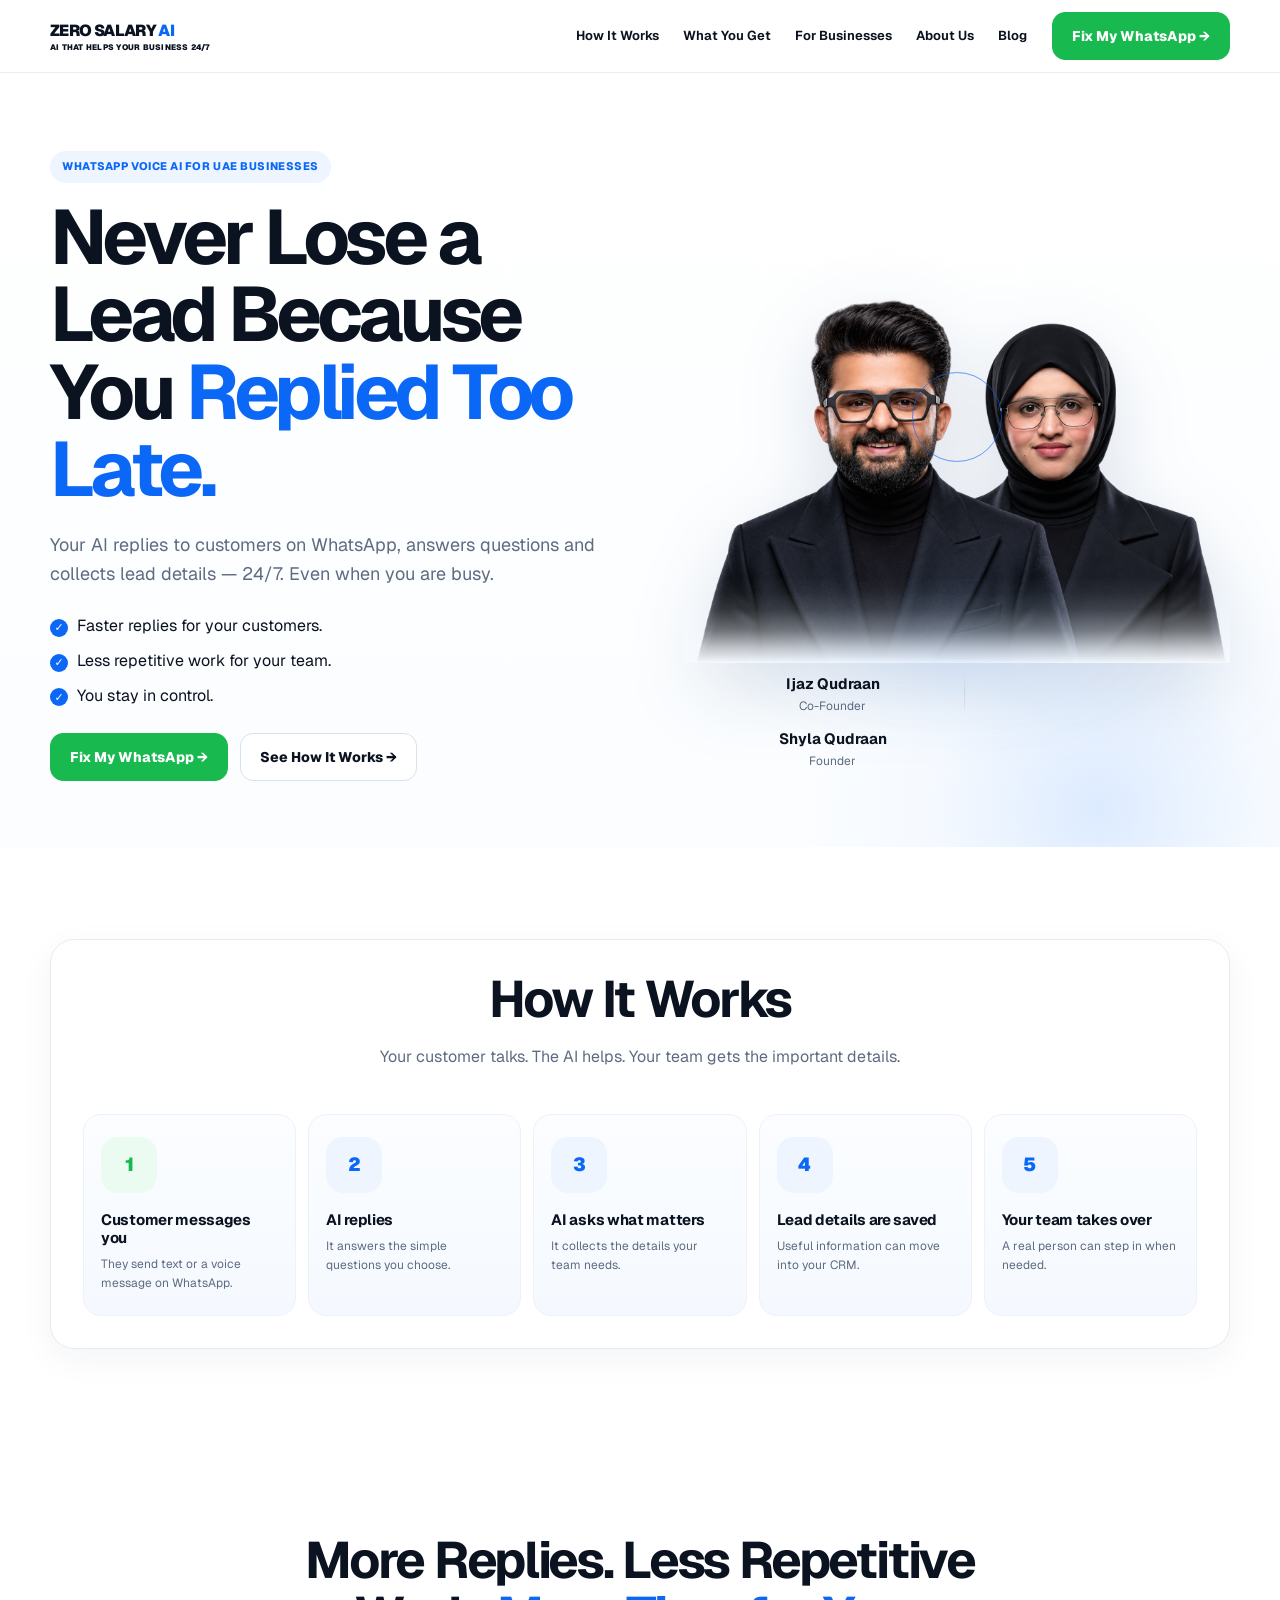
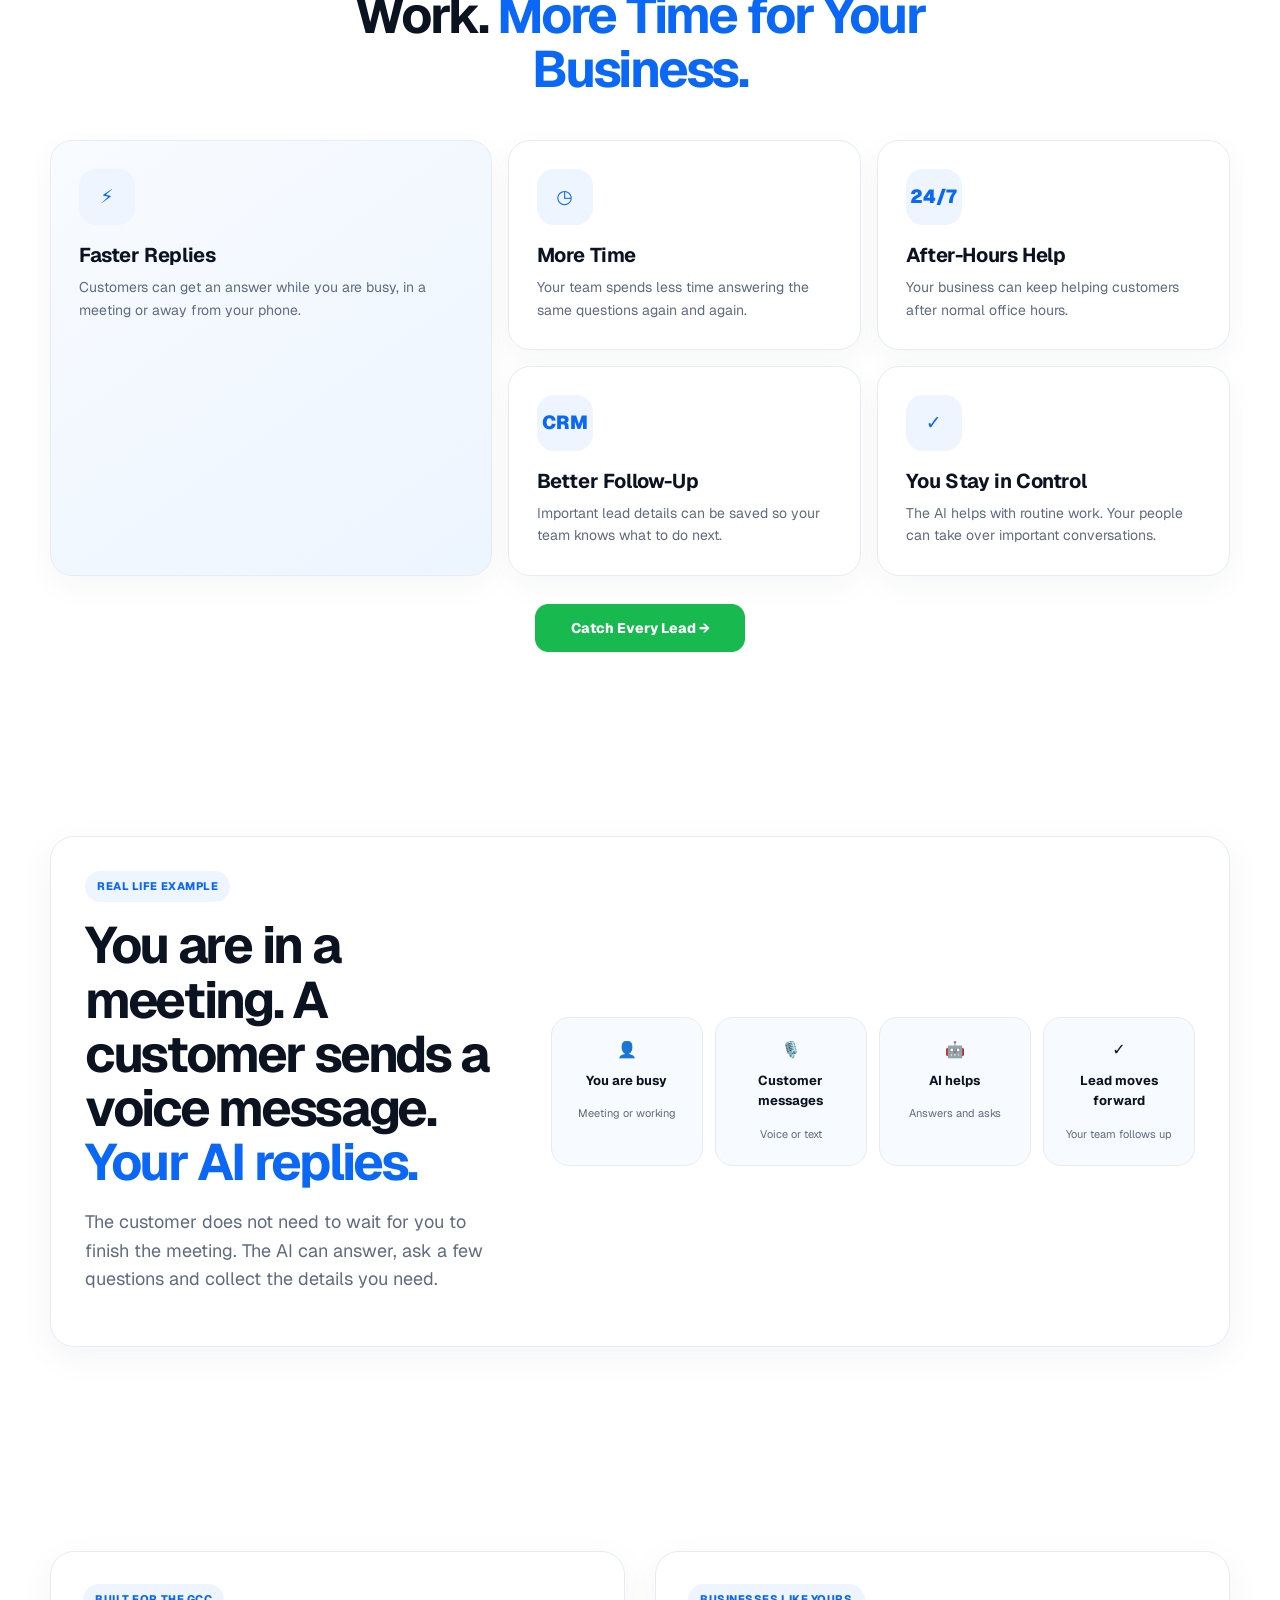
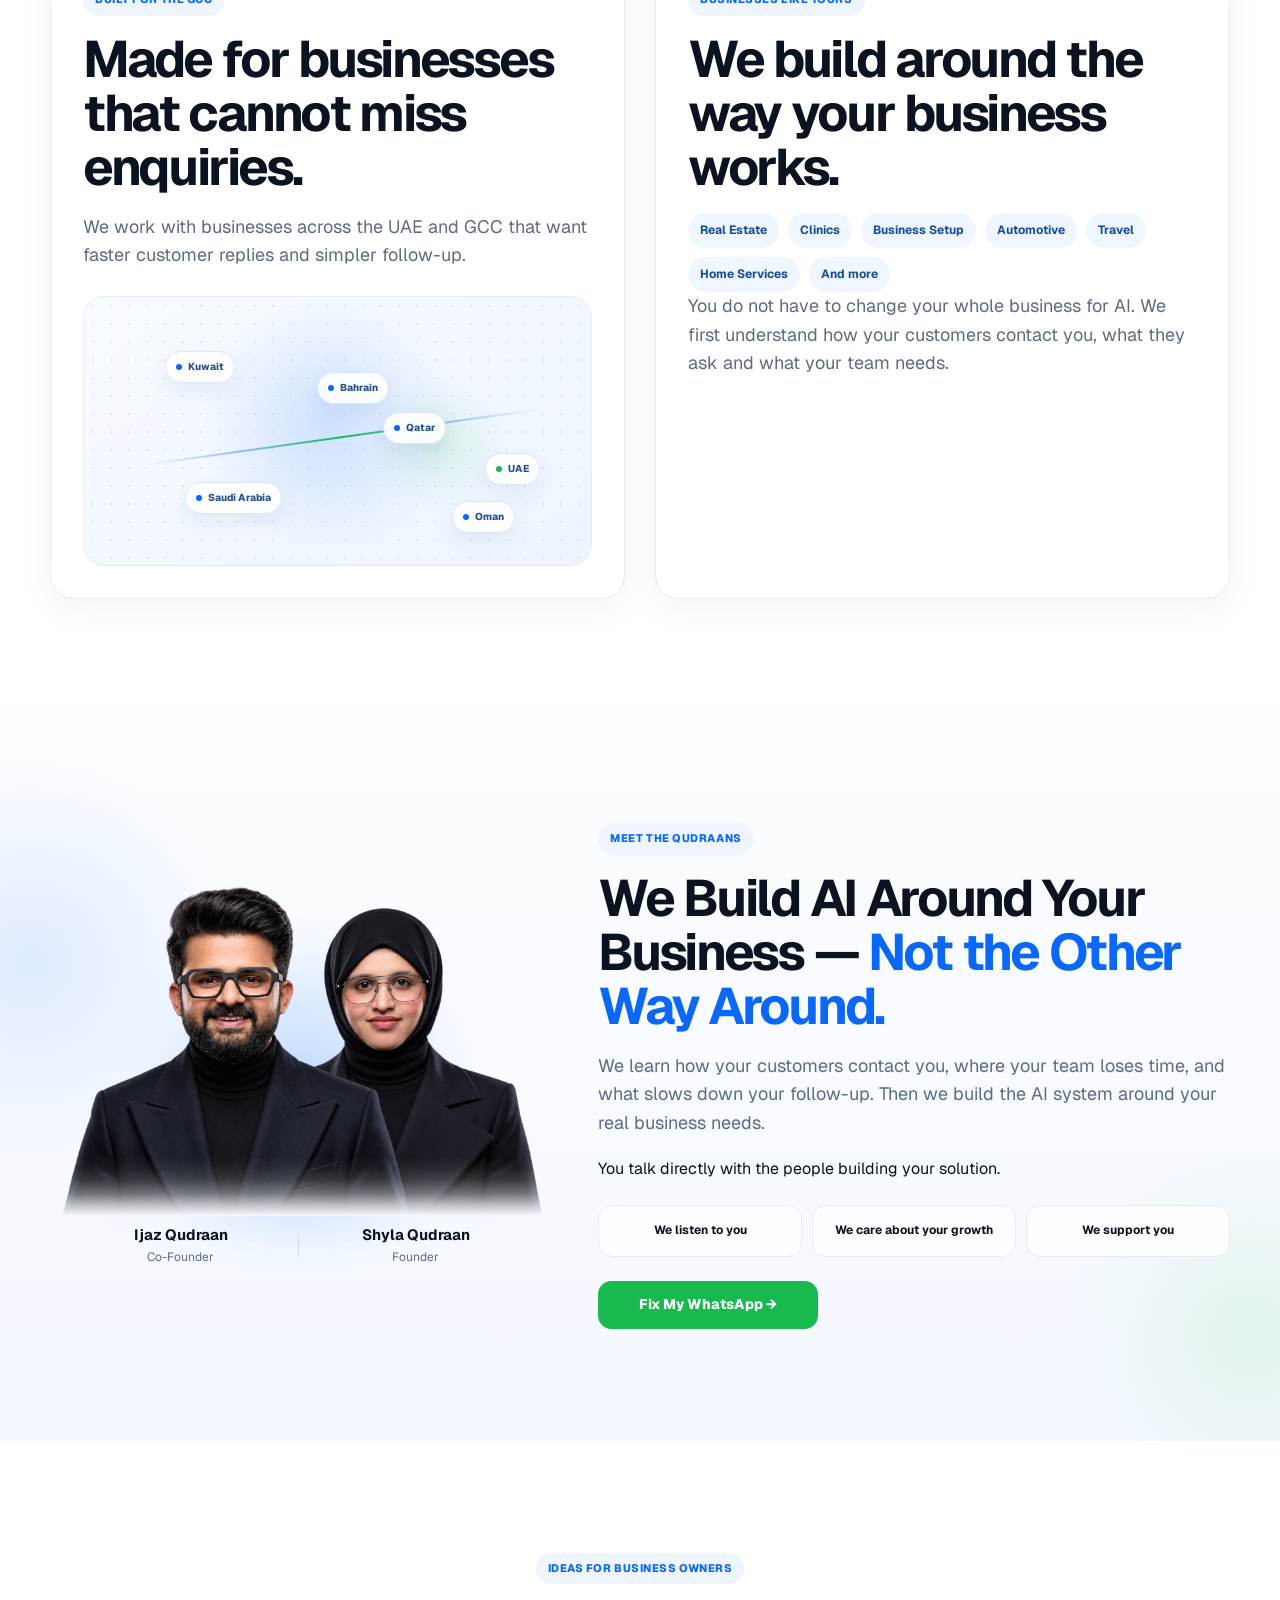
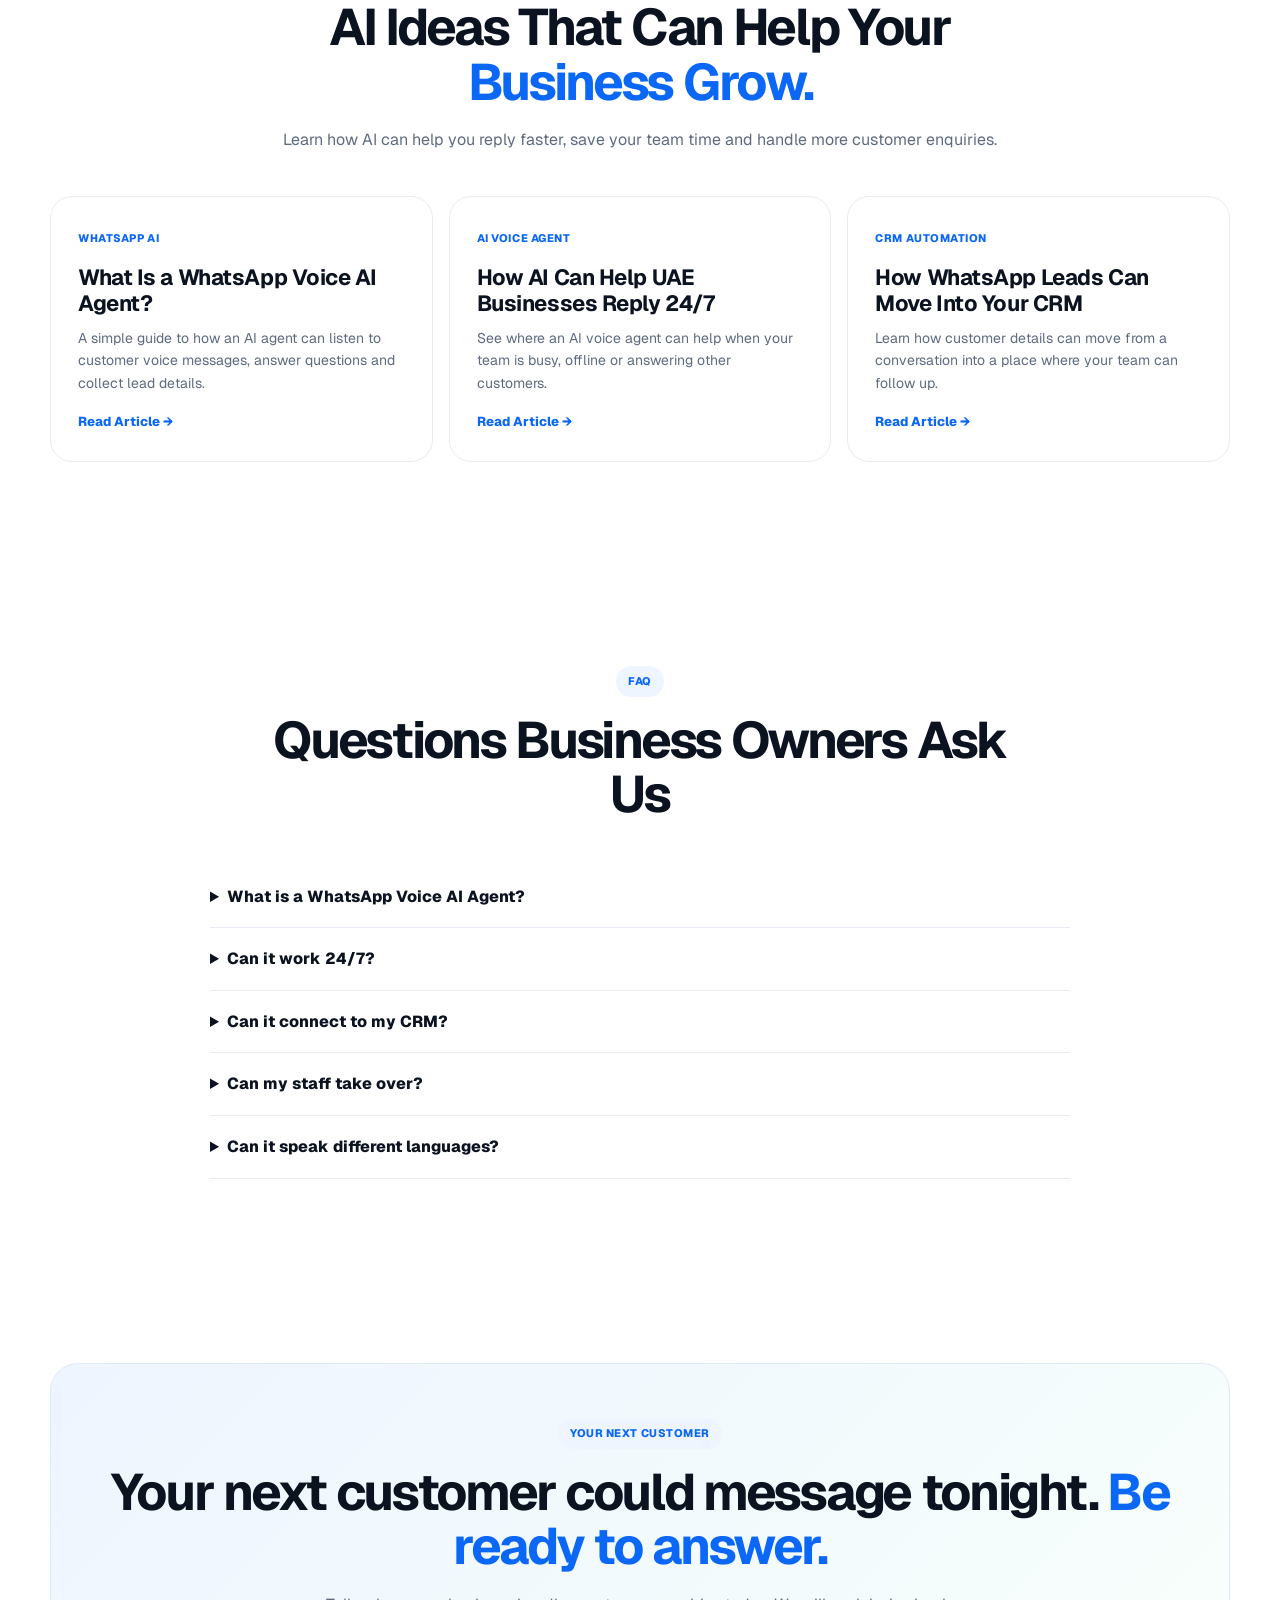
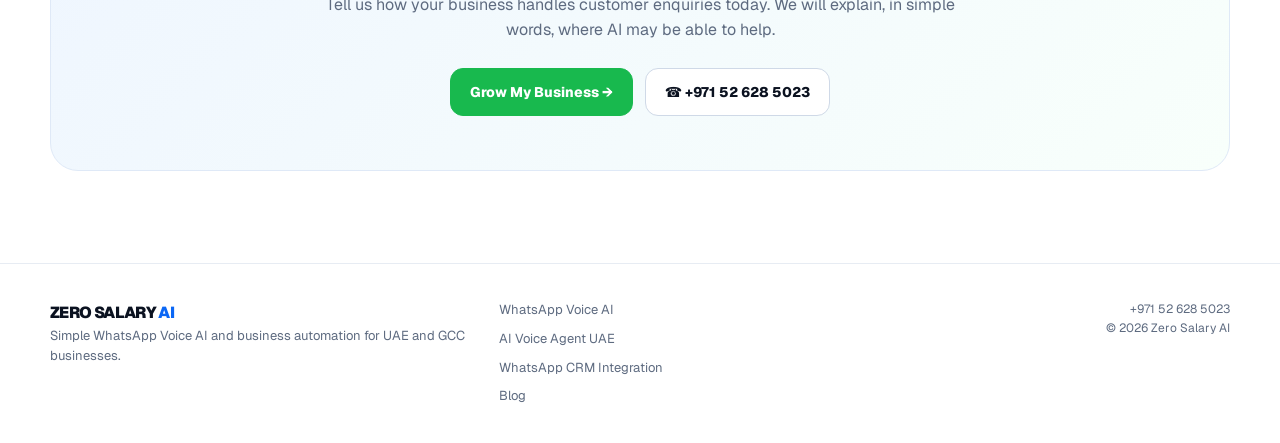
==== commit 3a894f26: "Add files via upload" ====
--- a/index.html
+++ b/index.html
@@ -2,11 +2,12 @@
   <div class="voice-orbit"><span></span><span></span><span></span></div>
   <div class="founder-image-stage">
     <img class="founder-img" src="founders-v3.png" alt="Ijaz Qudraan, Co-Founder, and Shyla Qudraan, Founder of Zero Salary AI">
-    <div class="founder-fade"></div>
+    <div class="founder-bottom-fade"></div>
   </div>
   <div class="names">
-    <div><strong>Ijaz Qudraan</strong><span>Co-Founder</span></div>
-    
+    <div class="person-name"><strong>Ijaz Qudraan</strong><span>Co-Founder</span></div>
+    <div class="name-divider"></div>
+    <div class="person-name"><strong>Shyla Qudraan</strong><span>Founder</span></div>
   </div>
 </div></div></section><section class="section" id="how"><div class="container panel bento reveal"><div class="section-head"><h2>How It Works</h2><p>Your customer talks. The AI helps. Your team gets the important details.</p></div><div class="steps"><div class="step"><div class="icon green">1</div><h3>Customer messages you</h3><p>They send text or a voice message on WhatsApp.</p></div><div class="step"><div class="icon">2</div><h3>AI replies</h3><p>It answers the simple questions you choose.</p></div><div class="step"><div class="icon">3</div><h3>AI asks what matters</h3><p>It collects the details your team needs.</p></div><div class="step"><div class="icon">4</div><h3>Lead details are saved</h3><p>Useful information can move into your CRM.</p></div><div class="step"><div class="icon">5</div><h3>Your team takes over</h3><p>A real person can step in when needed.</p></div></div></div></section><section class="section" id="benefits"><div class="container"><div class="section-head reveal"><h2>More Replies. Less Repetitive Work. <span class="blue">More Time for Your Business.</span></h2></div><div class="benefit-bento reveal"><article class="benefit feature"><div class="icon">⚡</div><h3>Faster Replies</h3><p>Customers can get an answer while you are busy, in a meeting or away from your phone.</p></article><article class="benefit"><div class="icon">◷</div><h3>More Time</h3><p>Your team spends less time answering the same questions again and again.</p></article><article class="benefit"><div class="icon">24/7</div><h3>After-Hours Help</h3><p>Your business can keep helping customers after normal office hours.</p></article><article class="benefit"><div class="icon">CRM</div><h3>Better Follow-Up</h3><p>Important lead details can be saved so your team knows what to do next.</p></article><article class="benefit"><div class="icon">✓</div><h3>You Stay in Control</h3><p>The AI helps with routine work. Your people can take over important conversations.</p></article></div><div class="actions centered mid-cta"><a class="btn btn-green" href="https://wa.me/971526285023?text=Hi%2C%20I%20want%20a%20free%20consultation%20for%20my%20business." target="_blank" rel="noopener">Catch Every Lead →</a></div></div></section><section class="section"><div class="container panel story reveal"><div><span class="eyebrow">Real Life Example</span><h2>You are in a meeting. A customer sends a voice message. <span class="blue">Your AI replies.</span></h2><p class="lead">The customer does not need to wait for you to finish the meeting. The AI can answer, ask a few questions and collect the details you need.</p></div><div class="story-flow"><div class="mini">👤<b>You are busy</b><span>Meeting or working</span></div><div class="mini">🎙️<b>Customer messages</b><span>Voice or text</span></div><div class="mini">🤖<b>AI helps</b><span>Answers and asks</span></div><div class="mini">✓<b>Lead moves forward</b><span>Your team follows up</span></div></div></div></section><section class="section" id="solutions"><div class="container two"><div class="panel box reveal"><span class="eyebrow">Built for the GCC</span><h2>Made for businesses that cannot miss enquiries.</h2><p class="lead">We work with businesses across the UAE and GCC that want faster customer replies and simpler follow-up.</p><div class="gcc-visual" aria-label="GCC business coverage"><div class="gulf-line"></div><span class="node n1">Kuwait</span><span class="node n2">Bahrain</span><span class="node n3">Qatar</span><span class="node n4 hot">UAE</span><span class="node n5">Saudi Arabia</span><span class="node n6">Oman</span></div></div><div class="panel box reveal"><span class="eyebrow">Businesses Like Yours</span><h2>We build around the way your business works.</h2><div class="chips"><span class="chip">Real Estate</span><span class="chip">Clinics</span><span class="chip">Business Setup</span><span class="chip">Automotive</span><span class="chip">Travel</span><span class="chip">Home Services</span><span class="chip">And more</span></div><p class="lead">You do not have to change your whole business for AI. We first understand how your customers contact you, what they ask and what your team needs.</p></div></div></section><section class="section founder-section" id="about">
   <div class="container founder-grid reveal">
@@ -14,14 +15,15 @@
       <div class="founder-glow"></div>
       <div class="founder-image-stage">
         <img class="founder-small" src="founders-v3.png" alt="Ijaz Qudraan and Shyla Qudraan of Zero Salary AI">
-        <div class="founder-fade"></div>
+        <div class="founder-bottom-fade"></div>
       </div>
       <div class="founder-name-row">
-        <div><strong>Ijaz Qudraan</strong><span>Co-Founder</span></div>
-        
+        <div class="person-name"><strong>Ijaz Qudraan</strong><span>Co-Founder</span></div>
+        <div class="name-divider"></div>
+        <div class="person-name"><strong>Shyla Qudraan</strong><span>Founder</span></div>
       </div>
     </div>
-    <div>
+    <div class="founder-copy">
       <span class="eyebrow">Meet The Qudraans</span>
       <h2>We Build AI Around Your Business — <span class="blue">Not the Other Way Around.</span></h2>
       <p class="lead">We learn how your customers contact you, where your team loses time, and what slows down your follow-up. Then we build the AI system around your real business needs.</p>
@@ -31,6 +33,9 @@
         <div class="value">We care about your growth</div>
         <div class="value">We support you</div>
       </div>
+      <div class="actions founder-cta">
+        <a class="btn btn-green" href="https://wa.me/971526285023?text=Hi%2C%20I%20want%20to%20know%20how%20Zero%20Salary%20AI%20can%20help%20my%20business." target="_blank" rel="noopener">Fix My WhatsApp →</a>
+      </div>
     </div>
   </div>
 </section><section class="section" id="blog"><div class="container"><div class="section-head reveal"><span class="eyebrow">Ideas for Business Owners</span><h2>AI Ideas That Can Help Your <span class="blue">Business Grow.</span></h2><p>Learn how AI can help you reply faster, save your team time and handle more customer enquiries.</p></div><div class="blog-grid reveal"><article class="blog-card"><span>WhatsApp AI</span><h3>What Is a WhatsApp Voice AI Agent?</h3><p>A simple guide to how an AI agent can listen to customer voice messages, answer questions and collect lead details.</p><a href="what-is-whatsapp-voice-ai-agent.html">Read Article →</a></article><article class="blog-card"><span>AI Voice Agent</span><h3>How AI Can Help UAE Businesses Reply 24/7</h3><p>See where an AI voice agent can help when your team is busy, offline or answering other customers.</p><a href="ai-voice-agent-uae.html">Read Article →</a></article><article class="blog-card"><span>CRM Automation</span><h3>How WhatsApp Leads Can Move Into Your CRM</h3><p>Learn how customer details can move from a conversation into a place where your team can follow up.</p><a href="whatsapp-crm-integration.html">Read Article →</a></article></div></div></section><section class="section"><div class="container faq reveal"><div class="section-head"><span class="eyebrow">FAQ</span><h2>Questions Business Owners Ask Us</h2></div><details><summary>What is a WhatsApp Voice AI Agent?</summary><p>It is an AI system that can help with customer conversations on WhatsApp, including supported voice messages. It can answer simple questions and collect useful details.</p></details><details><summary>Can it work 24/7?</summary><p>Yes. It can be set up to help customers outside your normal office hours.</p></details><details><summary>Can it connect to my CRM?</summary><p>Yes. We can connect supported CRM systems and workflows so useful lead details can move to your team.</p></details><details><summary>Can my staff take over?</summary><p>Yes. Your team stays in control and can take over when a customer needs a real person.</p></details><details><summary>Can it speak different languages?</summary><p>We can build multilingual conversations using languages supported by the selected AI tools.</p></details></div></section><section class="section"><div class="container cta reveal"><span class="eyebrow">Your Next Customer</span><h2>Your next customer could message tonight. <span class="blue">Be ready to answer.</span></h2><p>Tell us how your business handles customer enquiries today. We will explain, in simple words, where AI may be able to help.</p><div class="actions centered"><a class="btn btn-green" href="https://wa.me/971526285023?text=Hi%2C%20I%20want%20to%20know%20how%20Zero%20Salary%20AI%20can%20help%20my%20business." target="_blank" rel="noopener">Grow My Business →</a><a class="btn" href="tel:+971526285023">☎ +971 52 628 5023</a></div></div></section></main><a class="mobile-whatsapp" href="https://wa.me/971526285023?text=Hi%2C%20I%20want%20to%20know%20how%20Zero%20Salary%20AI%20can%20help%20my%20business." target="_blank" rel="noopener">Fix My WhatsApp →</a><footer class="footer"><div class="container footer-grid"><div><div class="logo">ZERO SALARY <span>AI</span></div><p class="small">Simple WhatsApp Voice AI and business automation for UAE and GCC businesses.</p></div><div class="footer-links"><a href="whatsapp-voice-ai.html">WhatsApp Voice AI</a><a href="ai-voice-agent-uae.html">AI Voice Agent UAE</a><a href="whatsapp-crm-integration.html">WhatsApp CRM Integration</a><a href="blog.html">Blog</a></div><div class="footer-end"><div>+971 52 628 5023</div><div>© 2026 Zero Salary AI</div></div></div></footer><script src="script.js"></script></body></html>
--- a/styles.css
+++ b/styles.css
@@ -346,3 +346,275 @@
     height:28% !important;
   }
 }
+
+
+/* ==========================================================
+   MOCKUP MATCH — Founder portrait + subtle lower fade only
+   ========================================================== */
+
+.founder-image-stage{
+  position:relative;
+  width:100%;
+  line-height:0;
+  isolation:isolate;
+}
+
+.founder-visual{
+  display:flex;
+  flex-direction:column;
+  align-items:center;
+  justify-content:flex-end;
+  min-height:535px;
+  padding-bottom:0 !important;
+}
+
+.founder-visual .founder-image-stage{
+  width:100%;
+  max-width:570px;
+}
+
+.founder-img{
+  width:100%;
+  height:500px;
+  object-fit:contain;
+  object-position:center bottom;
+  position:relative;
+  z-index:2;
+}
+
+.founder-photo-wrap{
+  position:relative;
+  padding-bottom:0 !important;
+}
+
+.founder-small{
+  width:100%;
+  max-height:500px;
+  object-fit:contain;
+  object-position:center bottom;
+  position:relative;
+  z-index:2;
+}
+
+/* Fade starts only at the very bottom edge of the jackets */
+.founder-bottom-fade{
+  position:absolute;
+  z-index:4;
+  left:0;
+  right:0;
+  bottom:0;
+  height:18%;
+  max-height:86px;
+  pointer-events:none;
+  background:linear-gradient(
+    to bottom,
+    rgba(246,250,255,0) 0%,
+    rgba(246,250,255,.05) 18%,
+    rgba(246,250,255,.16) 38%,
+    rgba(246,250,255,.42) 62%,
+    rgba(246,250,255,.76) 82%,
+    rgba(246,250,255,1) 100%
+  );
+}
+
+/* Subtle blue glow behind founders, not over the faces/clothes */
+.founder-visual::after{
+  content:"";
+  position:absolute;
+  z-index:1;
+  left:8%;
+  right:8%;
+  bottom:54px;
+  height:28%;
+  border-radius:50%;
+  background:radial-gradient(
+    ellipse at center,
+    rgba(11,103,245,.14) 0%,
+    rgba(96,165,250,.08) 38%,
+    transparent 74%
+  );
+  filter:blur(24px);
+  pointer-events:none;
+}
+
+.founder-photo-wrap::after{
+  content:"";
+  position:absolute;
+  z-index:1;
+  left:7%;
+  right:7%;
+  bottom:54px;
+  height:30%;
+  border-radius:50%;
+  background:radial-gradient(
+    ellipse at center,
+    rgba(11,103,245,.13) 0%,
+    rgba(96,165,250,.07) 38%,
+    transparent 74%
+  );
+  filter:blur(24px);
+  pointer-events:none;
+}
+
+/* Names immediately below image, both always visible */
+.names,
+.founder-name-row{
+  position:relative !important;
+  left:auto !important;
+  right:auto !important;
+  bottom:auto !important;
+  width:88%;
+  margin:0 auto;
+  padding:10px 0 0;
+  display:grid !important;
+  grid-template-columns:1fr auto 1fr;
+  gap:16px;
+  align-items:center;
+  text-align:center;
+  z-index:7;
+  line-height:1.35;
+}
+
+.person-name strong{
+  display:block;
+  font-size:15px;
+  color:var(--ink);
+}
+
+.person-name span{
+  display:block;
+  margin-top:4px;
+  font-size:12px;
+  color:var(--muted);
+}
+
+.name-divider{
+  width:1px;
+  height:42px;
+  background:linear-gradient(180deg,transparent,#CBD5E1,transparent);
+}
+
+/* Founder section spacing close to mockup */
+.founder-grid{
+  align-items:center;
+}
+
+.founder-copy{
+  position:relative;
+  z-index:2;
+}
+
+.founder-cta{
+  margin-top:24px;
+}
+
+.founder-cta .btn{
+  min-width:220px;
+}
+
+/* Article fallback: never show as unstyled plain page */
+.article{
+  max-width:860px;
+  margin:auto;
+}
+.article h1{
+  font-size:clamp(42px,5vw,66px);
+  line-height:1.05;
+}
+.article h2{
+  font-size:34px;
+  margin-top:55px;
+}
+.article h3{
+  font-size:22px;
+  margin-top:34px;
+}
+.article p,.article li{
+  font-size:17px;
+  color:#334155;
+}
+.article .intro{
+  font-size:21px;
+  color:#475569;
+}
+.article .callout{
+  padding:24px;
+  border-radius:18px;
+  background:#F3F8FF;
+  border:1px solid #DDEBFF;
+}
+.article-meta{
+  display:flex;
+  gap:12px;
+  flex-wrap:wrap;
+  color:var(--muted);
+  font-size:13px;
+  margin:18px 0 34px;
+}
+.article.reveal{
+  opacity:1 !important;
+  transform:none !important;
+}
+
+@media(max-width:640px){
+  .founder-visual{
+    min-height:0 !important;
+  }
+
+  .founder-img{
+    height:auto !important;
+    max-height:none;
+  }
+
+  .founder-bottom-fade{
+    height:15%;
+    max-height:64px;
+  }
+
+  .founder-visual::after{
+    left:3%;
+    right:3%;
+    bottom:44px;
+    height:22%;
+    filter:blur(18px);
+  }
+
+  .founder-photo-wrap::after{
+    left:3%;
+    right:3%;
+    bottom:44px;
+    height:24%;
+    filter:blur(18px);
+  }
+
+  .names,
+  .founder-name-row{
+    width:92%;
+    gap:12px;
+    padding-top:8px;
+  }
+
+  .person-name strong{
+    font-size:14px;
+  }
+
+  .person-name span{
+    font-size:11px;
+  }
+
+  .name-divider{
+    height:36px;
+  }
+
+  .founder-grid{
+    gap:28px !important;
+  }
+
+  .founder-copy{
+    text-align:left;
+  }
+
+  .founder-cta .btn{
+    width:100%;
+  }
+}
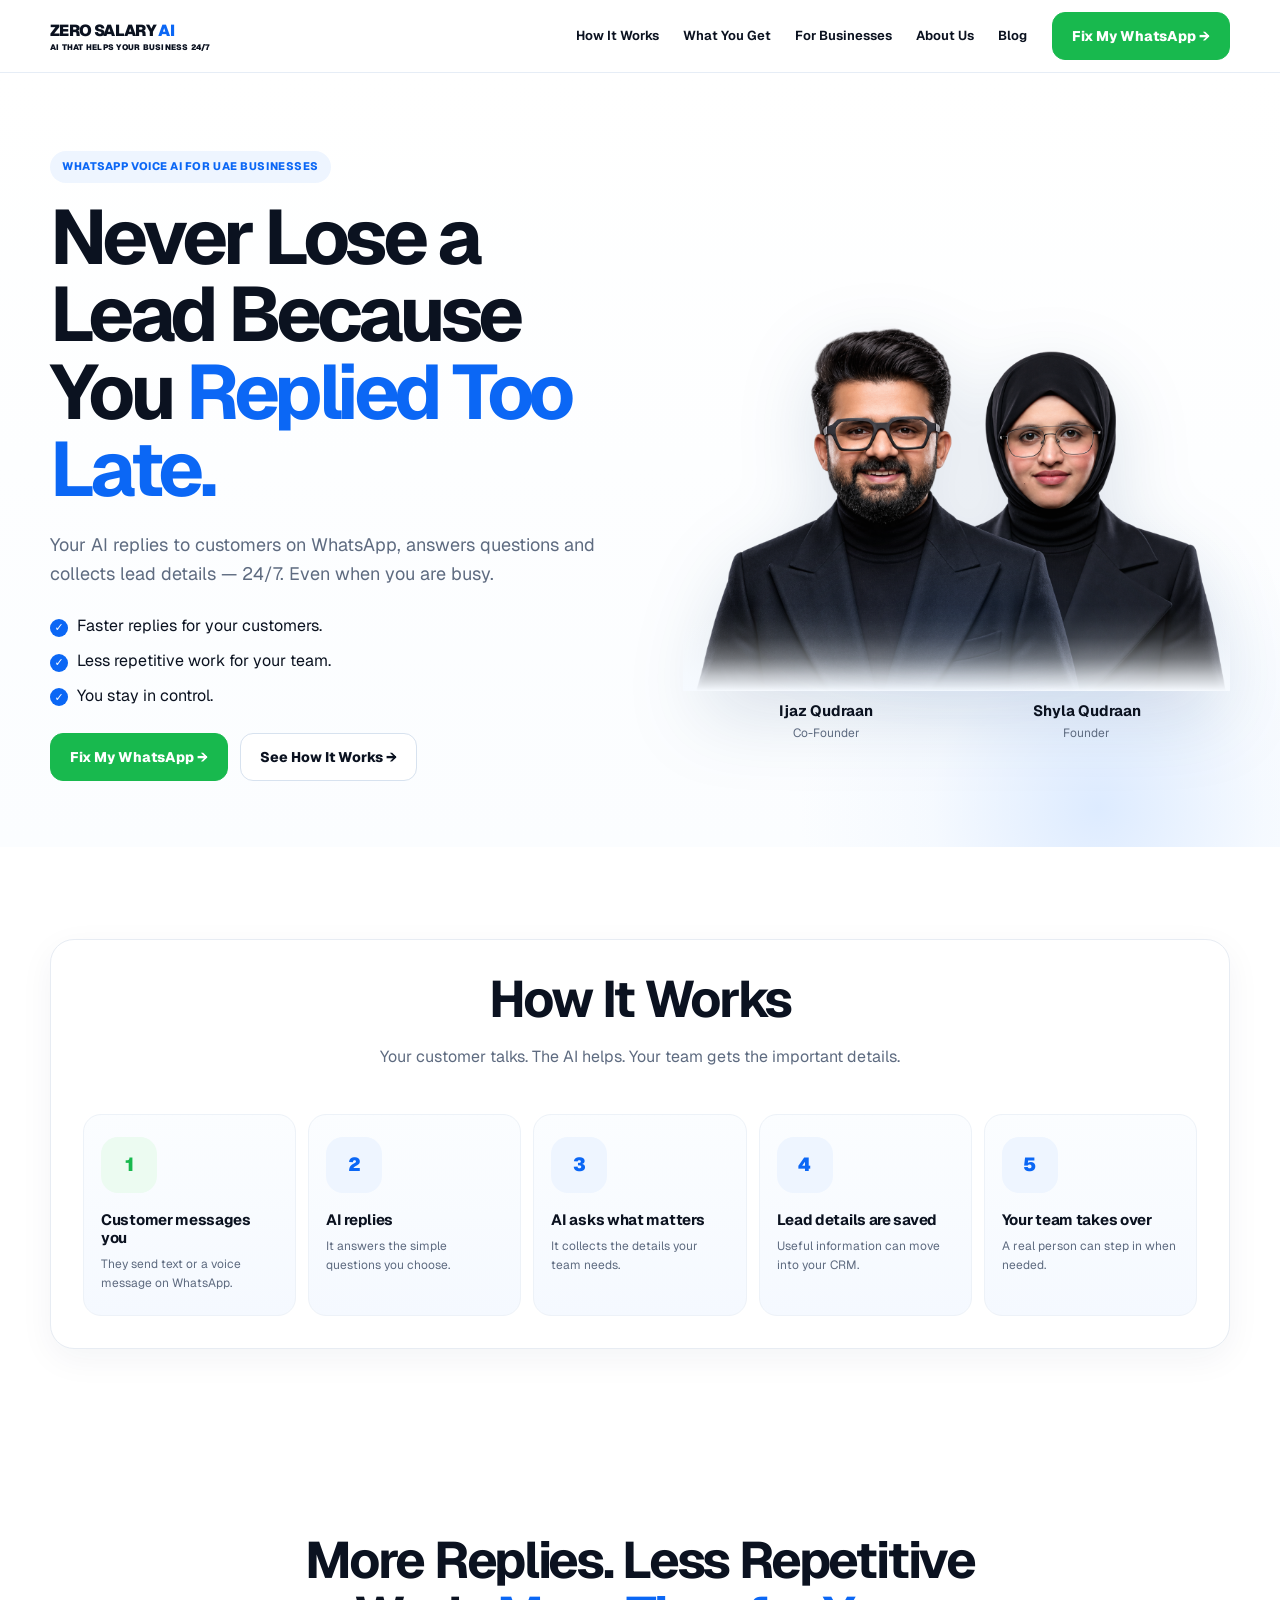
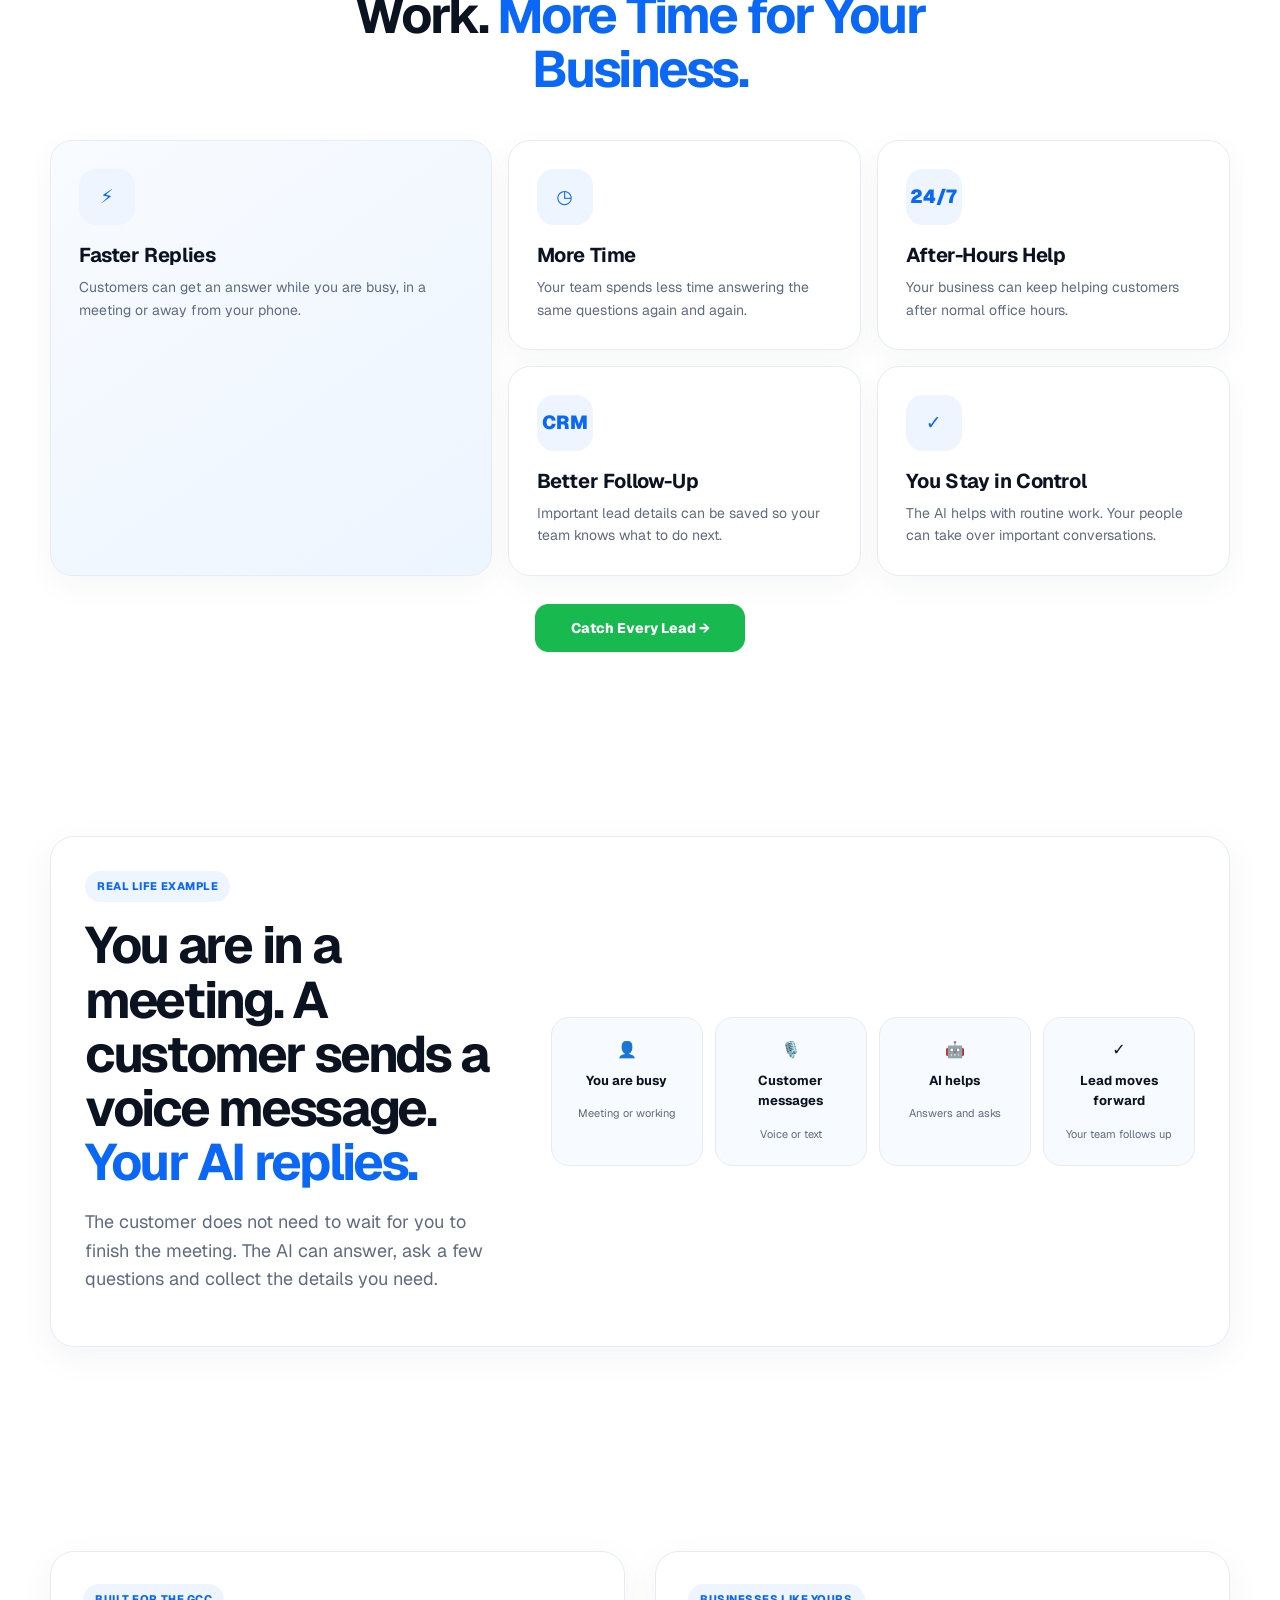
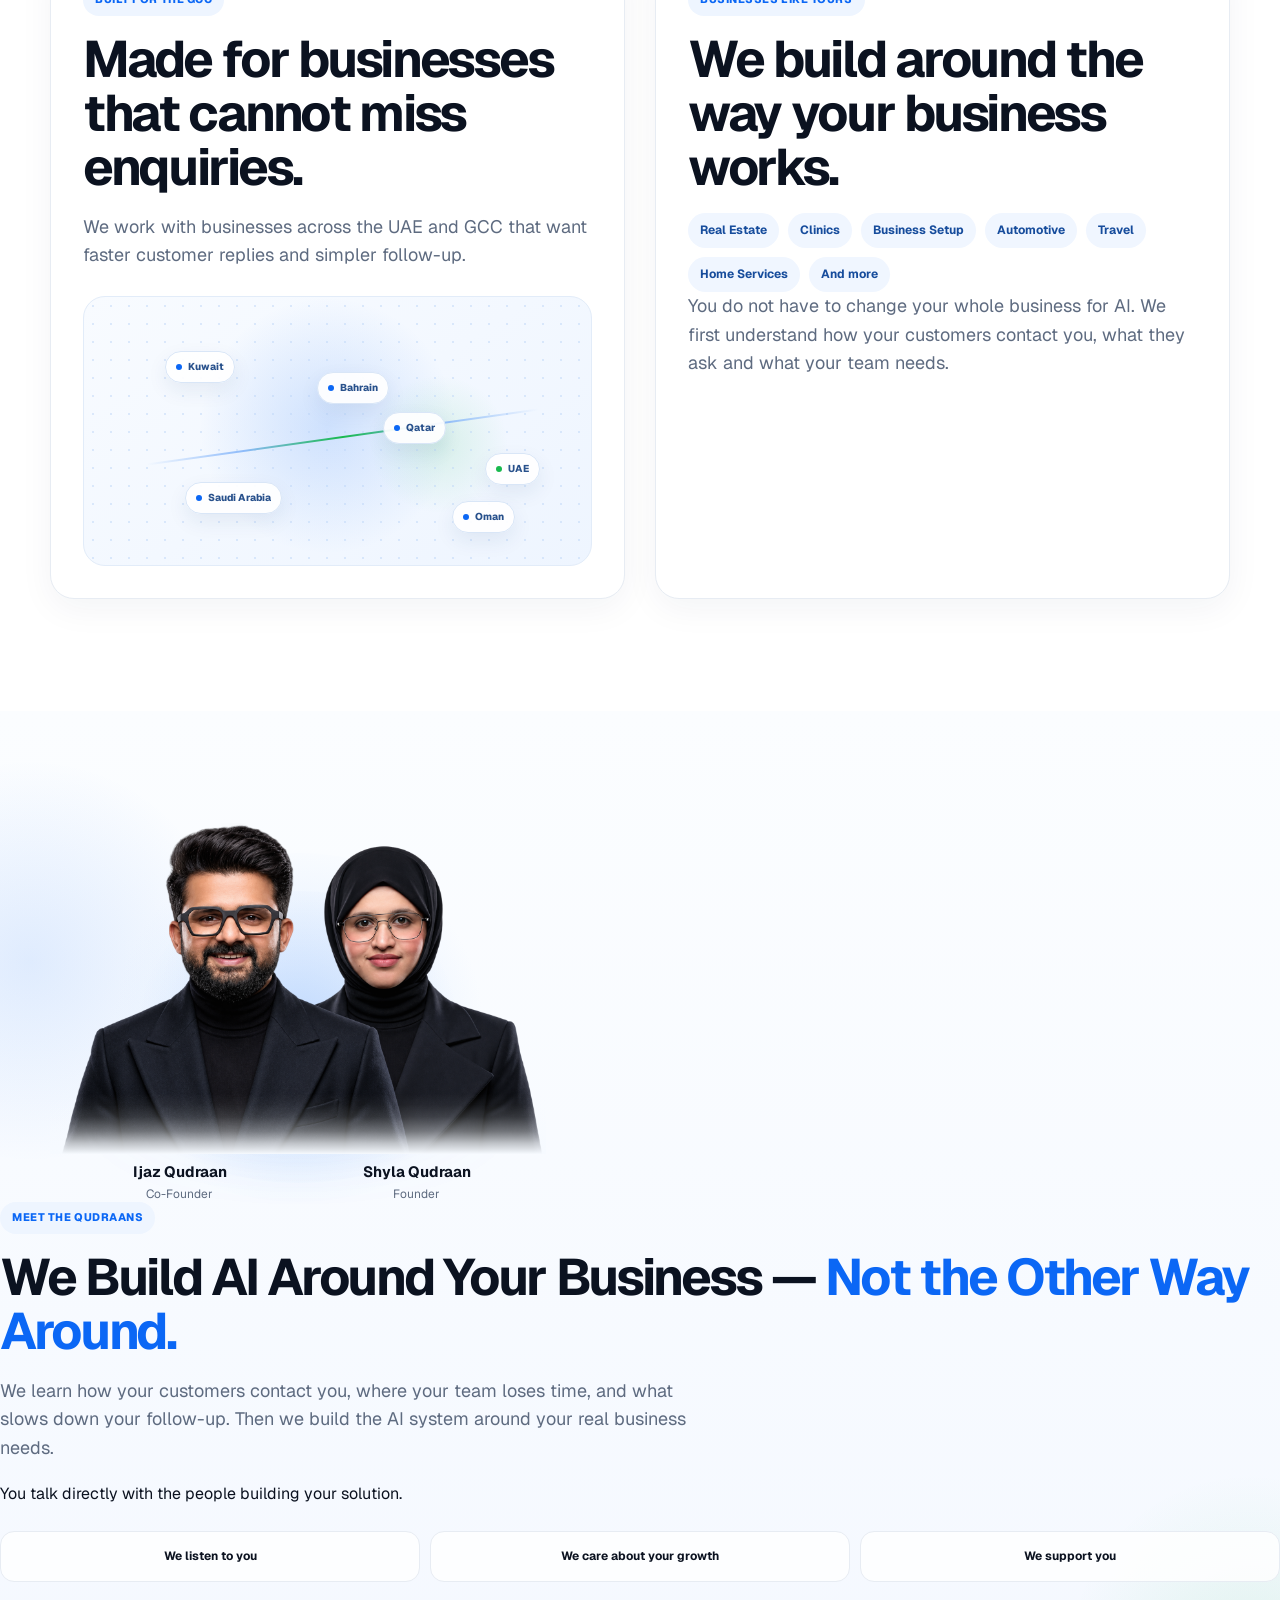
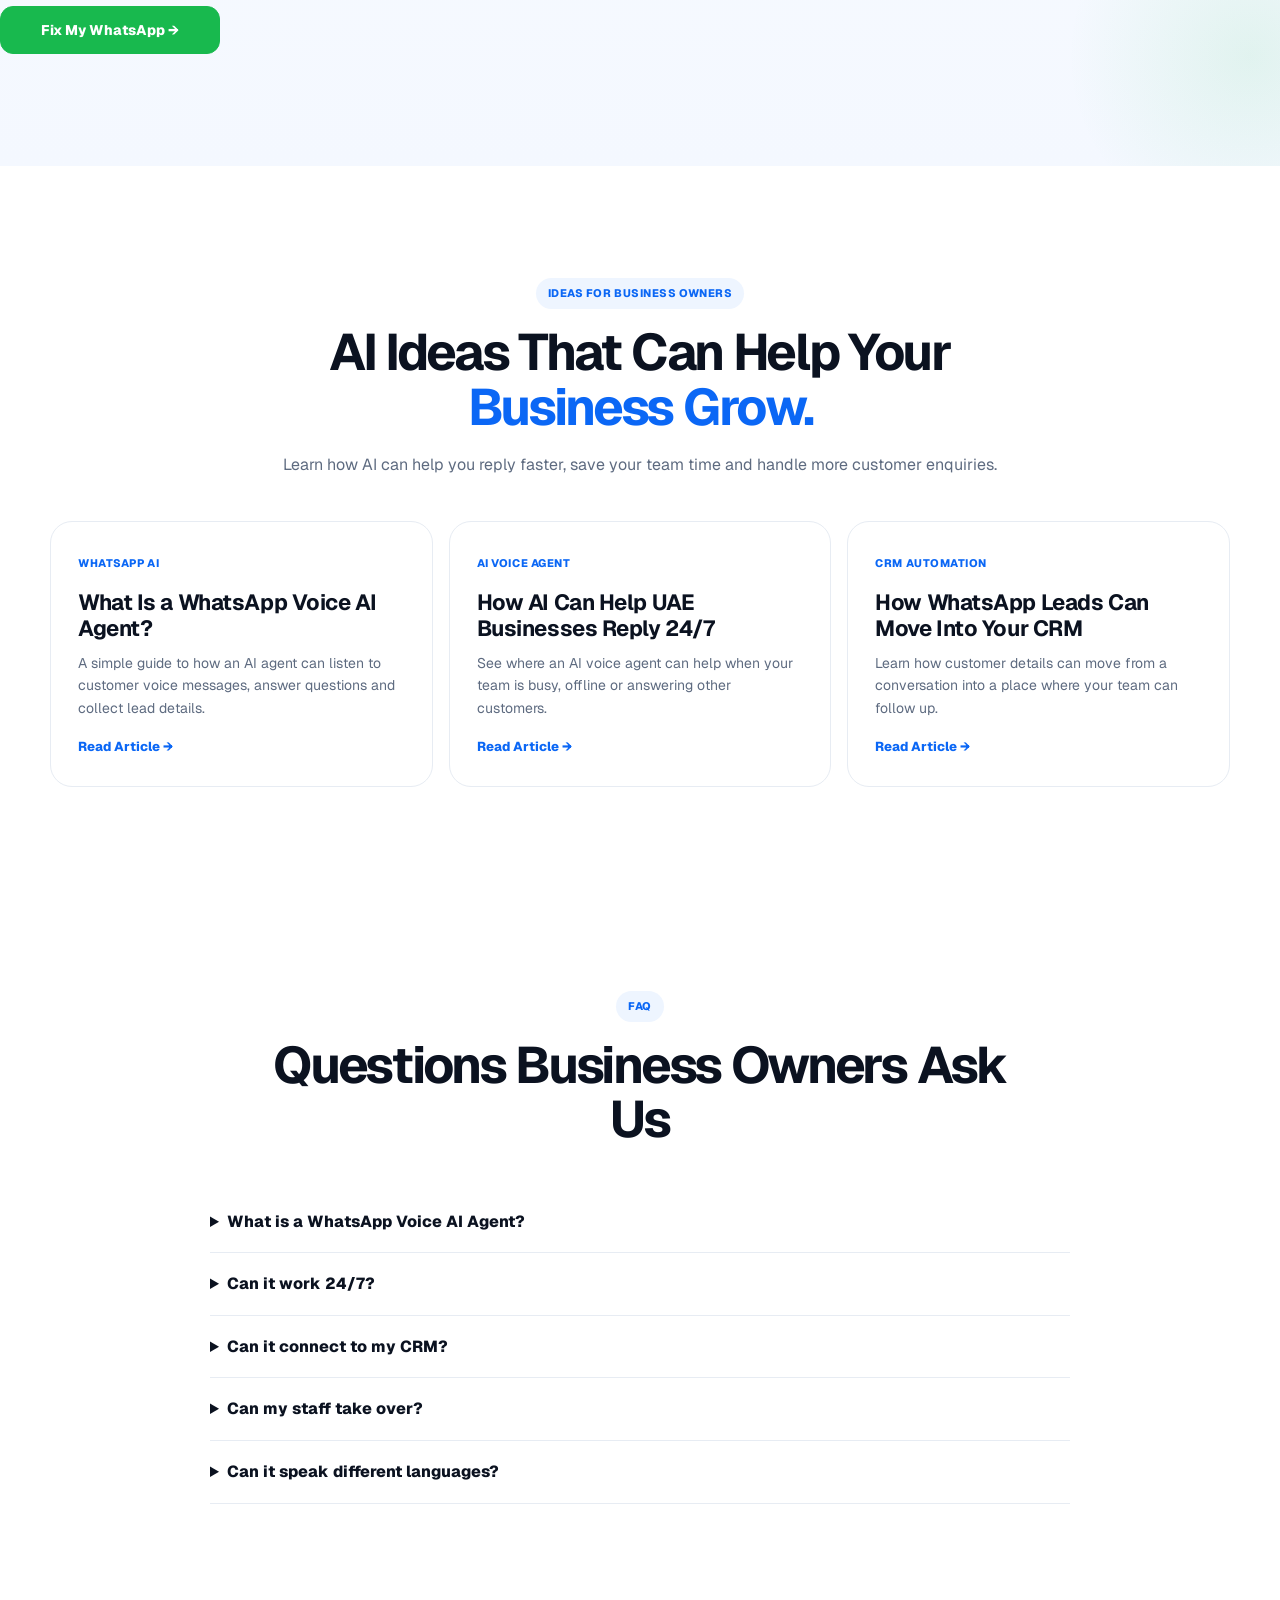
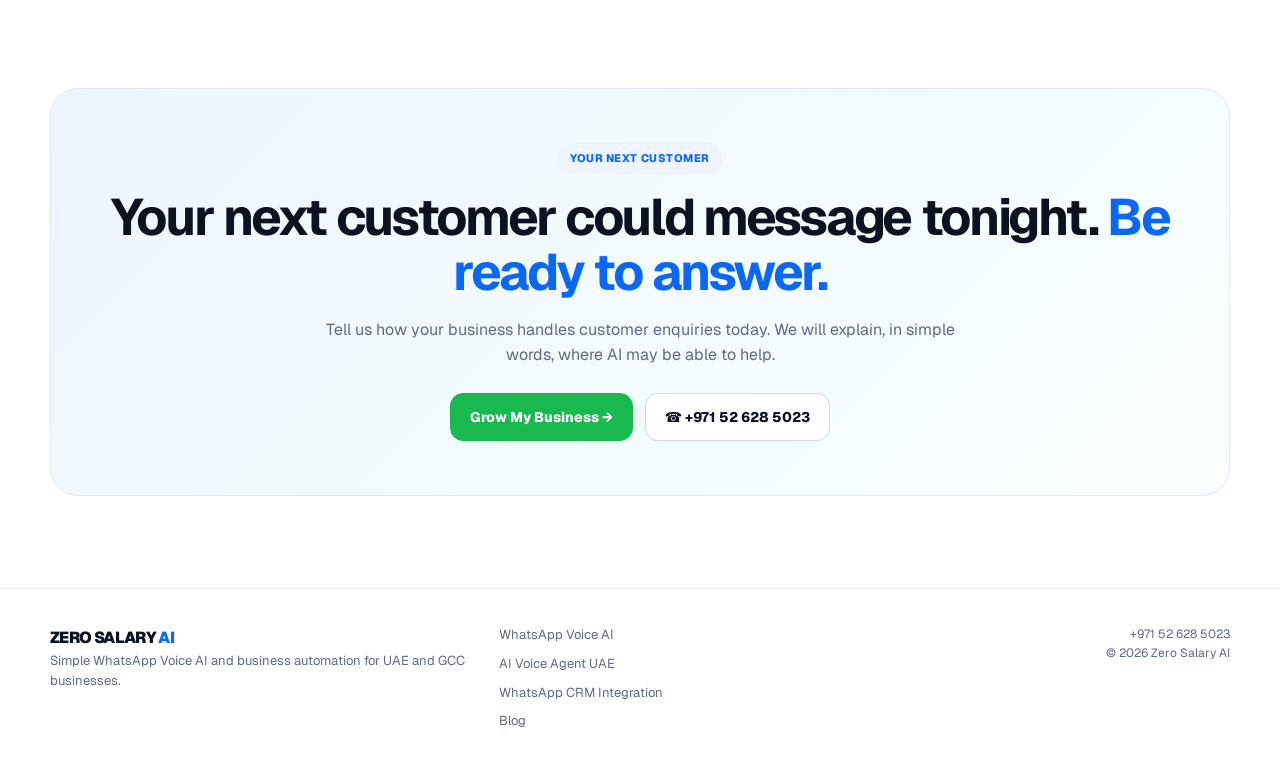
==== commit 98440de2: "Add files via upload" ====
--- a/index.html
+++ b/index.html
@@ -1,14 +1,14 @@
 <!doctype html><html lang="en"><head><meta charset="utf-8"><meta name="viewport" content="width=device-width,initial-scale=1"><title>WhatsApp Voice AI for UAE Businesses | Zero Salary AI</title><meta name="description" content="Zero Salary AI builds simple WhatsApp Voice AI and AI automation for UAE and GCC businesses. Reply faster, handle enquiries 24/7 and send lead details to your CRM."><link rel="canonical" href="https://zerosalaryai.com/"><meta property="og:title" content="WhatsApp Voice AI for UAE Businesses | Zero Salary AI"><meta property="og:description" content="Zero Salary AI builds simple WhatsApp Voice AI and AI automation for UAE and GCC businesses. Reply faster, handle enquiries 24/7 and send lead details to your CRM."><meta property="og:type" content="website"><meta property="og:url" content="https://zerosalaryai.com/"><meta name="theme-color" content="#ffffff"><link rel="stylesheet" href="styles.css"></head><body><header class="header"><div class="container nav"><a class="logo" href="index.html">ZERO SALARY <span>AI</span><small class="tagline">AI THAT HELPS YOUR BUSINESS 24/7</small></a><nav class="links"><a href="index.html#how">How It Works</a><a href="index.html#benefits">What You Get</a><a href="index.html#solutions">For Businesses</a><a href="index.html#about">About Us</a><a href="blog.html">Blog</a></nav><a class="btn btn-green" href="https://wa.me/971526285023?text=Hi%2C%20I%20want%20to%20know%20how%20Zero%20Salary%20AI%20can%20help%20my%20business." target="_blank" rel="noopener">Fix My WhatsApp →</a></div></header><main><section class="hero"><div class="container hero-grid"><div class="hero-copy reveal"><span class="eyebrow">WhatsApp Voice AI for UAE Businesses</span><h1>Never Lose a Lead Because You <span class="blue">Replied Too Late.</span></h1><p class="lead">Your AI replies to customers on WhatsApp, answers questions and collects lead details — 24/7. Even when you are busy.</p><div class="checks"><div class="check">Faster replies for your customers.</div><div class="check">Less repetitive work for your team.</div><div class="check">You stay in control.</div></div><div class="actions"><a class="btn btn-green" href="https://wa.me/971526285023?text=Hi%2C%20I%20want%20to%20know%20how%20Zero%20Salary%20AI%20can%20help%20my%20business." target="_blank" rel="noopener">Fix My WhatsApp →</a><a class="btn btn-secondary" href="#how">See How It Works →</a></div></div><div class="founder-visual reveal">
-  <div class="voice-orbit"><span></span><span></span><span></span></div>
+  
   <div class="founder-image-stage">
     <img class="founder-img" src="founders-v3.png" alt="Ijaz Qudraan, Co-Founder, and Shyla Qudraan, Founder of Zero Salary AI">
     <div class="founder-bottom-fade"></div>
   </div>
   <div class="names">
-    <div class="person-name"><strong>Ijaz Qudraan</strong><span>Co-Founder</span></div>
-    <div class="name-divider"></div>
-    <div class="person-name"><strong>Shyla Qudraan</strong><span>Founder</span></div>
-  </div>
+  <div class="person-name"><strong>Ijaz Qudraan</strong><span>Co-Founder</span></div>
+  <div class="person-name"><strong>Shyla Qudraan</strong><span>Founder</span></div>
+</div>
+</div>
 </div></div></section><section class="section" id="how"><div class="container panel bento reveal"><div class="section-head"><h2>How It Works</h2><p>Your customer talks. The AI helps. Your team gets the important details.</p></div><div class="steps"><div class="step"><div class="icon green">1</div><h3>Customer messages you</h3><p>They send text or a voice message on WhatsApp.</p></div><div class="step"><div class="icon">2</div><h3>AI replies</h3><p>It answers the simple questions you choose.</p></div><div class="step"><div class="icon">3</div><h3>AI asks what matters</h3><p>It collects the details your team needs.</p></div><div class="step"><div class="icon">4</div><h3>Lead details are saved</h3><p>Useful information can move into your CRM.</p></div><div class="step"><div class="icon">5</div><h3>Your team takes over</h3><p>A real person can step in when needed.</p></div></div></div></section><section class="section" id="benefits"><div class="container"><div class="section-head reveal"><h2>More Replies. Less Repetitive Work. <span class="blue">More Time for Your Business.</span></h2></div><div class="benefit-bento reveal"><article class="benefit feature"><div class="icon">⚡</div><h3>Faster Replies</h3><p>Customers can get an answer while you are busy, in a meeting or away from your phone.</p></article><article class="benefit"><div class="icon">◷</div><h3>More Time</h3><p>Your team spends less time answering the same questions again and again.</p></article><article class="benefit"><div class="icon">24/7</div><h3>After-Hours Help</h3><p>Your business can keep helping customers after normal office hours.</p></article><article class="benefit"><div class="icon">CRM</div><h3>Better Follow-Up</h3><p>Important lead details can be saved so your team knows what to do next.</p></article><article class="benefit"><div class="icon">✓</div><h3>You Stay in Control</h3><p>The AI helps with routine work. Your people can take over important conversations.</p></article></div><div class="actions centered mid-cta"><a class="btn btn-green" href="https://wa.me/971526285023?text=Hi%2C%20I%20want%20a%20free%20consultation%20for%20my%20business." target="_blank" rel="noopener">Catch Every Lead →</a></div></div></section><section class="section"><div class="container panel story reveal"><div><span class="eyebrow">Real Life Example</span><h2>You are in a meeting. A customer sends a voice message. <span class="blue">Your AI replies.</span></h2><p class="lead">The customer does not need to wait for you to finish the meeting. The AI can answer, ask a few questions and collect the details you need.</p></div><div class="story-flow"><div class="mini">👤<b>You are busy</b><span>Meeting or working</span></div><div class="mini">🎙️<b>Customer messages</b><span>Voice or text</span></div><div class="mini">🤖<b>AI helps</b><span>Answers and asks</span></div><div class="mini">✓<b>Lead moves forward</b><span>Your team follows up</span></div></div></div></section><section class="section" id="solutions"><div class="container two"><div class="panel box reveal"><span class="eyebrow">Built for the GCC</span><h2>Made for businesses that cannot miss enquiries.</h2><p class="lead">We work with businesses across the UAE and GCC that want faster customer replies and simpler follow-up.</p><div class="gcc-visual" aria-label="GCC business coverage"><div class="gulf-line"></div><span class="node n1">Kuwait</span><span class="node n2">Bahrain</span><span class="node n3">Qatar</span><span class="node n4 hot">UAE</span><span class="node n5">Saudi Arabia</span><span class="node n6">Oman</span></div></div><div class="panel box reveal"><span class="eyebrow">Businesses Like Yours</span><h2>We build around the way your business works.</h2><div class="chips"><span class="chip">Real Estate</span><span class="chip">Clinics</span><span class="chip">Business Setup</span><span class="chip">Automotive</span><span class="chip">Travel</span><span class="chip">Home Services</span><span class="chip">And more</span></div><p class="lead">You do not have to change your whole business for AI. We first understand how your customers contact you, what they ask and what your team needs.</p></div></div></section><section class="section founder-section" id="about">
   <div class="container founder-grid reveal">
     <div class="founder-photo-wrap">
@@ -18,10 +18,10 @@
         <div class="founder-bottom-fade"></div>
       </div>
       <div class="founder-name-row">
-        <div class="person-name"><strong>Ijaz Qudraan</strong><span>Co-Founder</span></div>
-        <div class="name-divider"></div>
-        <div class="person-name"><strong>Shyla Qudraan</strong><span>Founder</span></div>
-      </div>
+  <div class="person-name"><strong>Ijaz Qudraan</strong><span>Co-Founder</span></div>
+  <div class="person-name"><strong>Shyla Qudraan</strong><span>Founder</span></div>
+</div>
+</div>
     </div>
     <div class="founder-copy">
       <span class="eyebrow">Meet The Qudraans</span>
--- a/styles.css
+++ b/styles.css
@@ -618,3 +618,61 @@
     width:100%;
   }
 }
+
+
+/* FINAL MICRO FIX — founder names side by side, circle animation removed */
+.voice-orbit{
+  display:none !important;
+}
+
+.names,
+.founder-name-row{
+  display:grid !important;
+  grid-template-columns:minmax(0,1fr) minmax(0,1fr) !important;
+  width:92% !important;
+  gap:18px !important;
+  align-items:start !important;
+  text-align:center !important;
+}
+
+.names .person-name,
+.founder-name-row .person-name{
+  min-width:0;
+  width:100%;
+  text-align:center;
+}
+
+.names .person-name strong,
+.founder-name-row .person-name strong{
+  display:block;
+  white-space:nowrap;
+}
+
+.names .person-name span,
+.founder-name-row .person-name span{
+  display:block;
+}
+
+.name-divider{
+  display:none !important;
+}
+
+@media(max-width:640px){
+  .names,
+  .founder-name-row{
+    display:grid !important;
+    grid-template-columns:minmax(0,1fr) minmax(0,1fr) !important;
+    width:96% !important;
+    gap:10px !important;
+  }
+
+  .names .person-name strong,
+  .founder-name-row .person-name strong{
+    font-size:13px !important;
+  }
+
+  .names .person-name span,
+  .founder-name-row .person-name span{
+    font-size:11px !important;
+  }
+}
